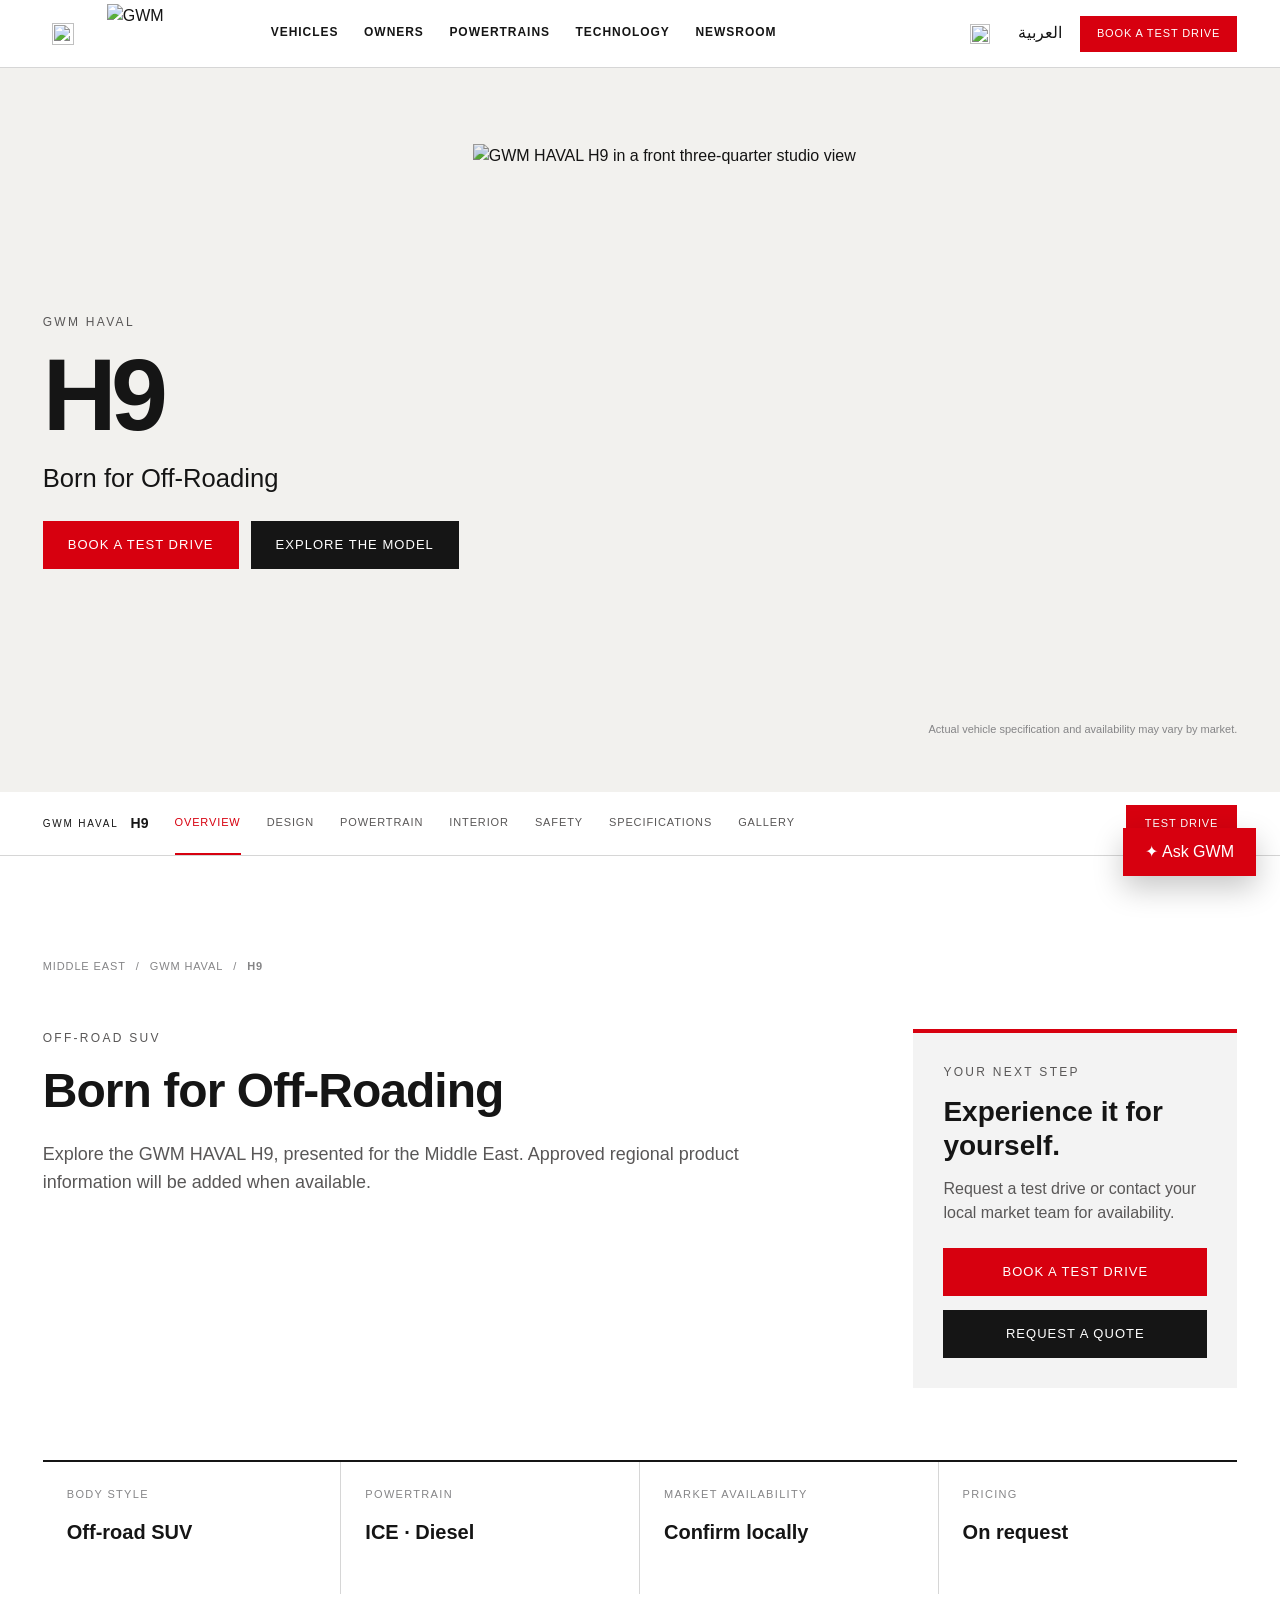
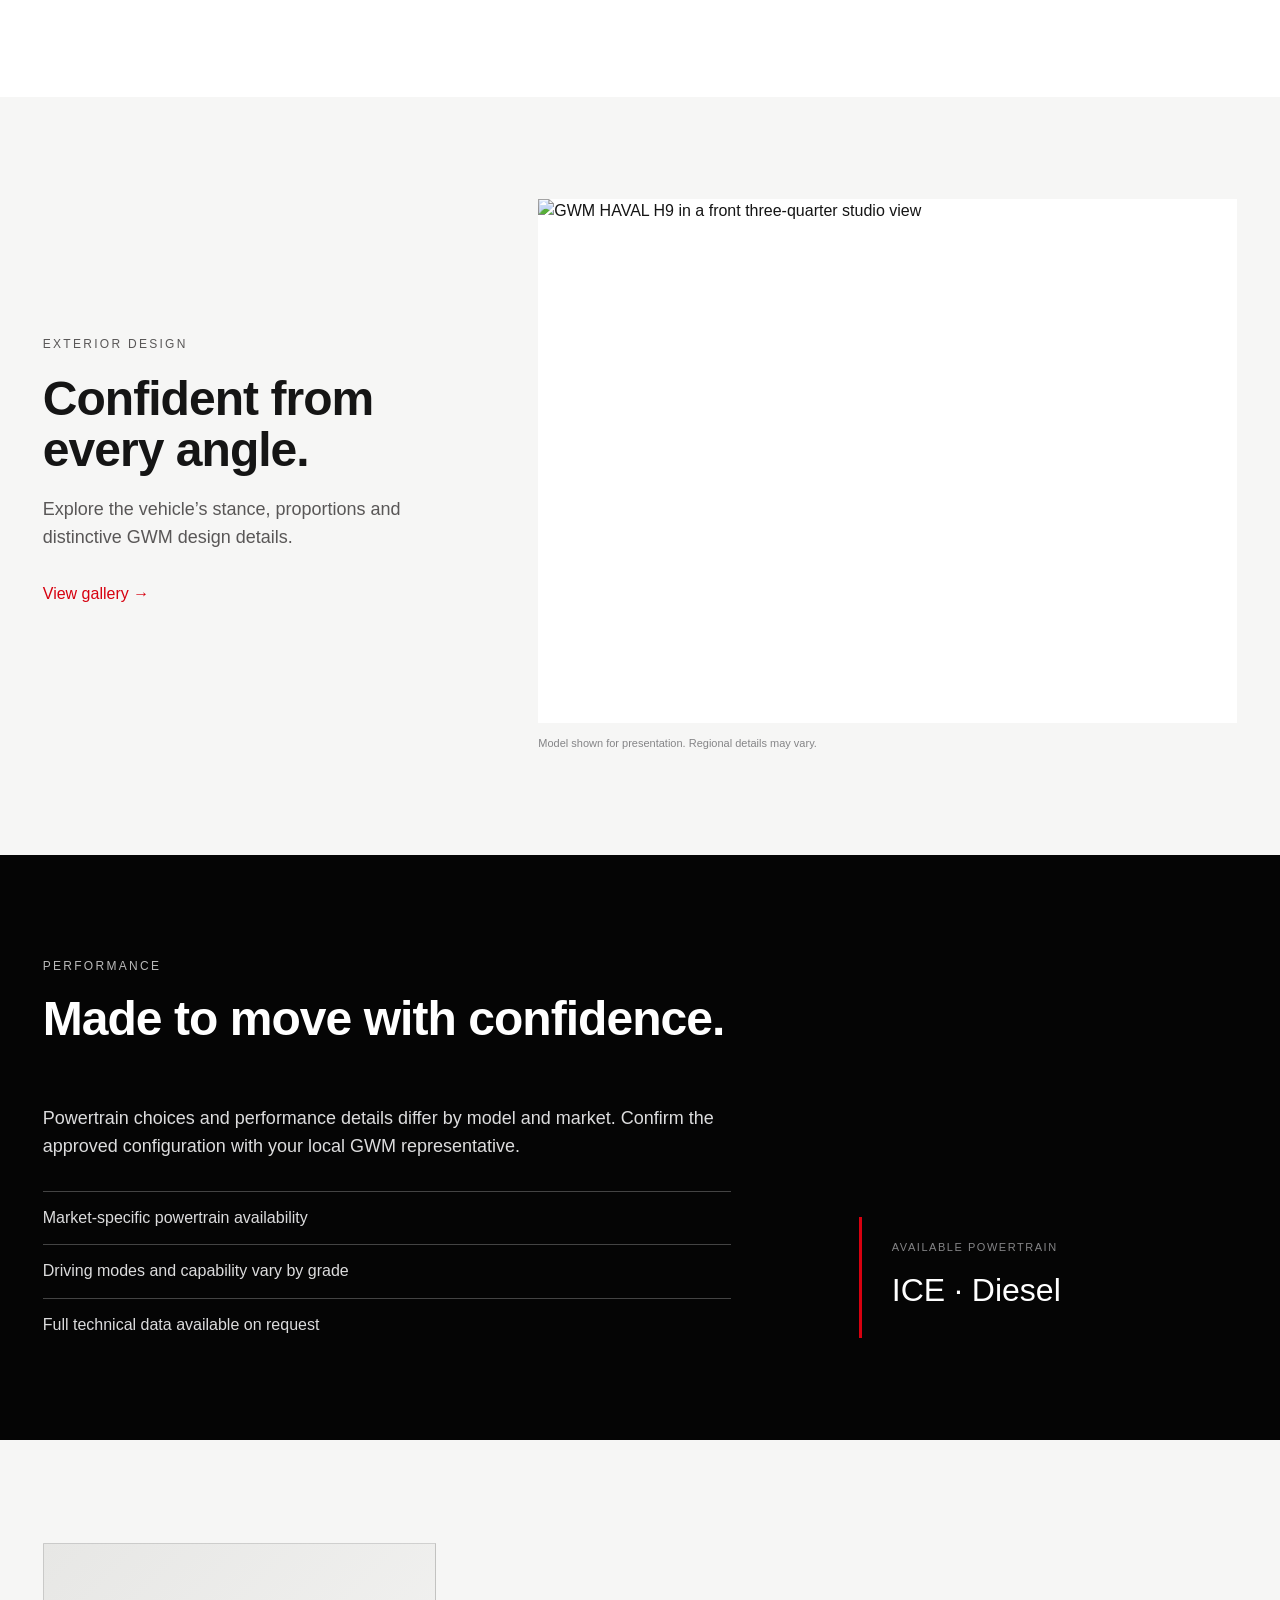
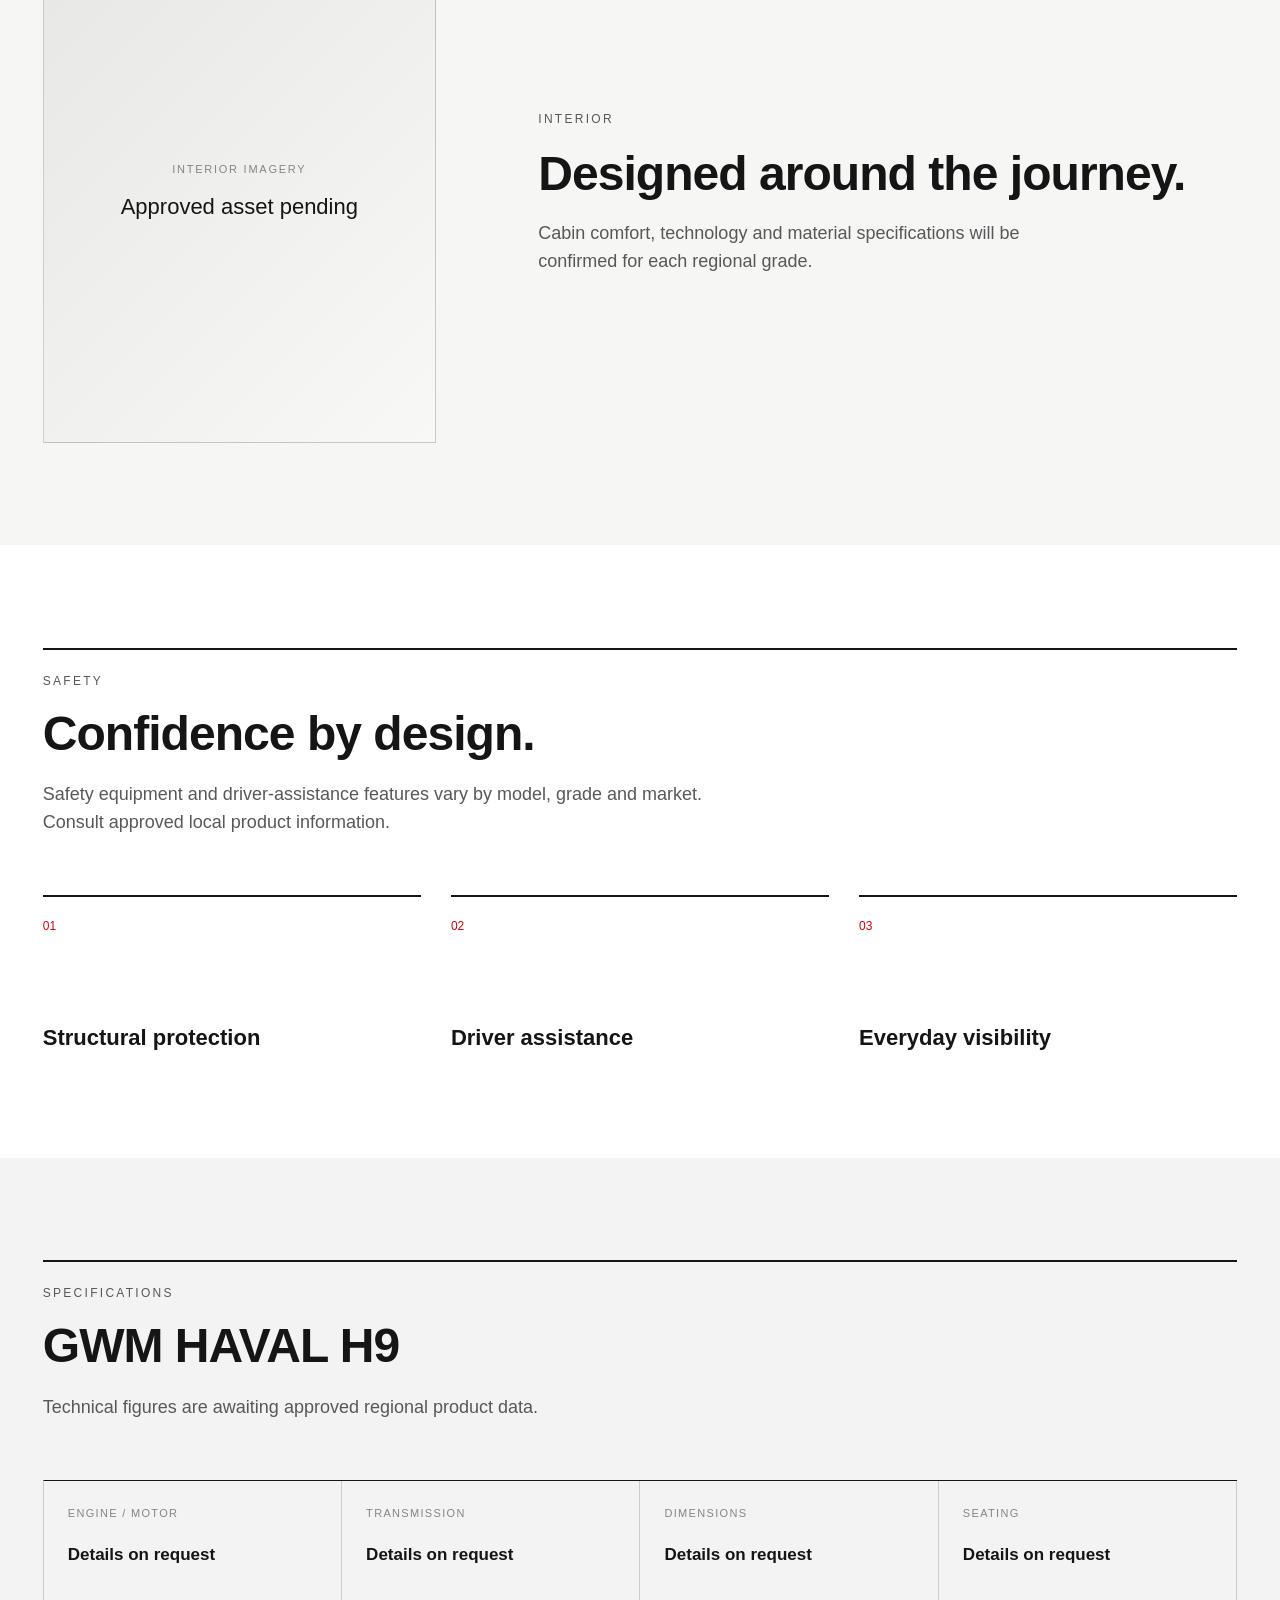
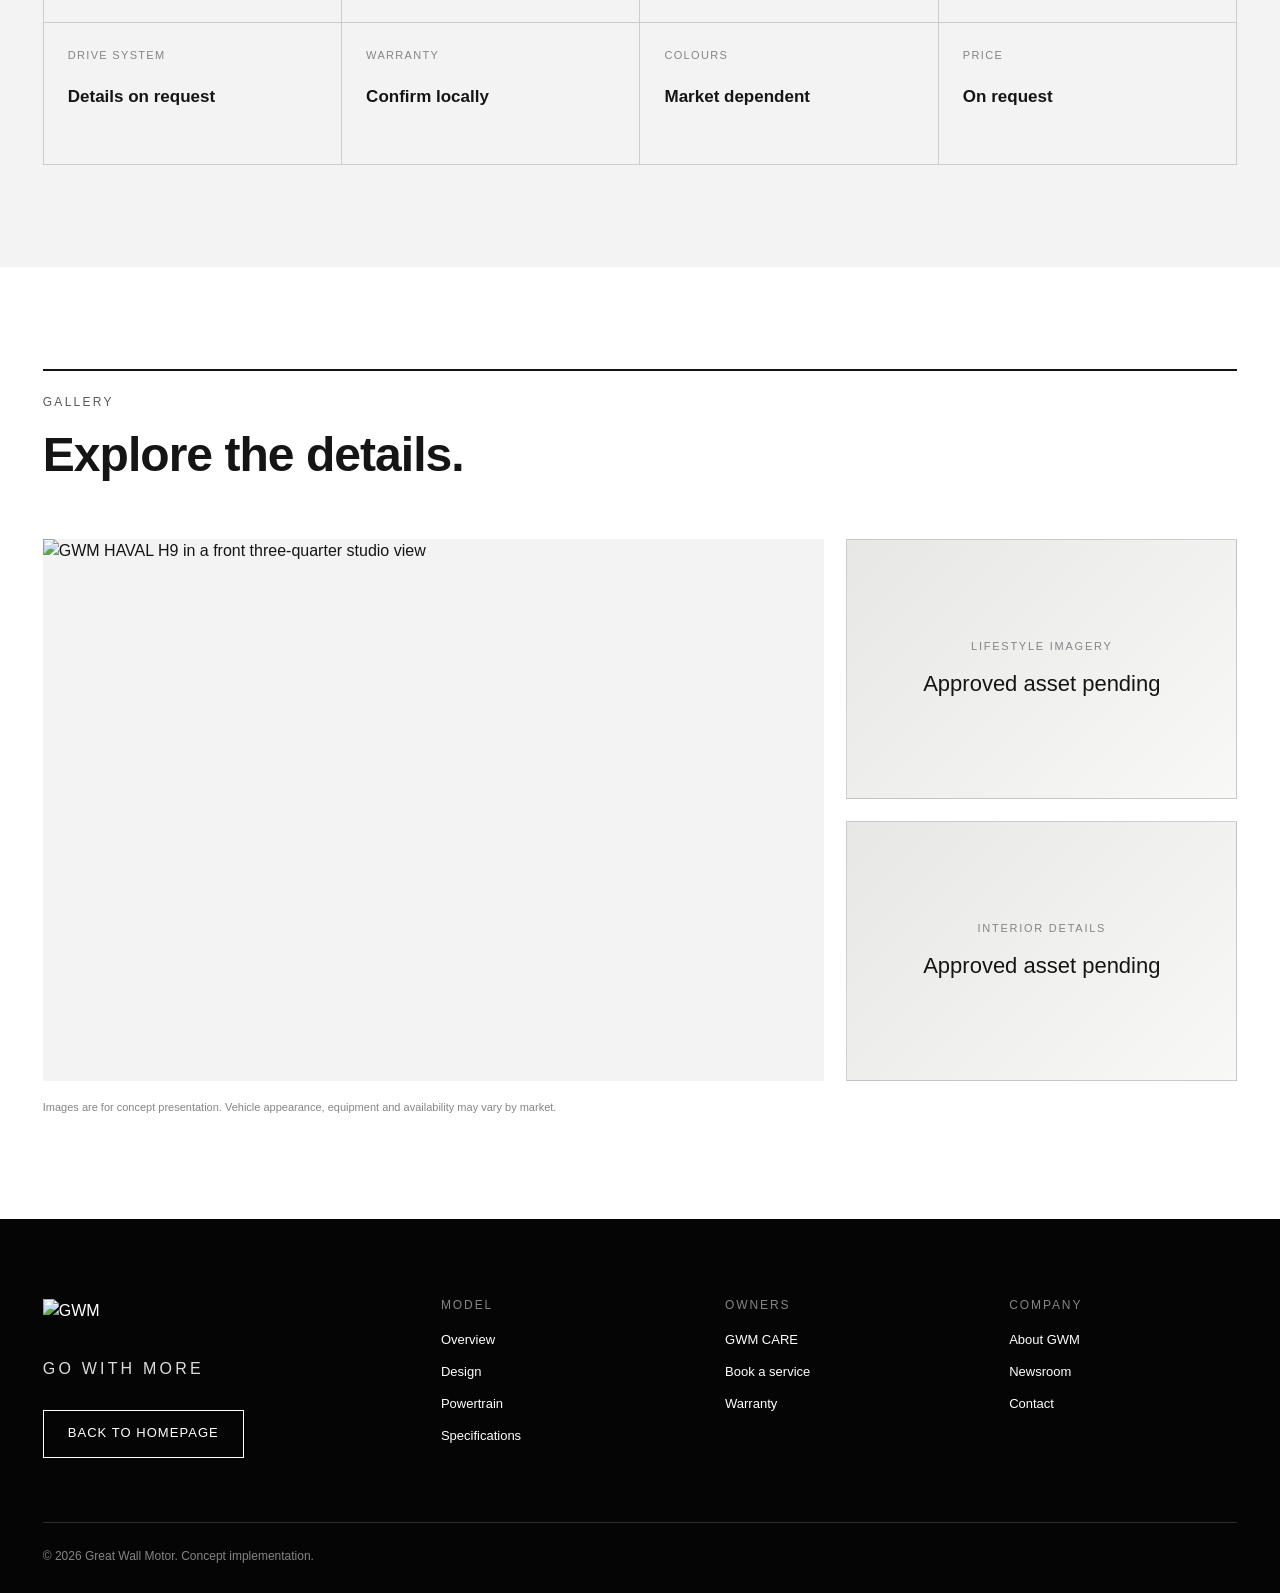
==== product.html @ 80695031 "Add files via upload" ====
<!doctype html>
<html lang="en">
<head>
  <meta charset="utf-8">
  <meta name="viewport" content="width=device-width, initial-scale=1">
  <meta name="description" content="Explore a GWM vehicle for the Middle East.">
  <title>GWM Model | Middle East</title>
  <link rel="stylesheet" href="css/styles.css?v=41">
  <link rel="stylesheet" href="css/product.css?v=1">
  <script src="js/product.js?v=1" defer></script>
</head>
<body class="product-page">
  <a class="skip-link" href="#main-content">Skip to content</a>

  <header class="site-header is-scrolled" data-header>
    <div class="site-header__inner">
      <button class="icon-button icon-button--dark" type="button" aria-label="Open menu" aria-expanded="false" aria-controls="site-menu" data-menu-open><img src="assets/icons/menu.svg" alt="" width="22" height="22"></button>
      <a class="site-logo" href="index.html" aria-label="GWM Middle East home"><img class="site-logo__dark" src="assets/brand/gwm-logo-standard.png" alt="GWM" width="140" height="60"><img class="site-logo__light" src="assets/brand/gwm-logo-white.png" alt="GWM" width="140" height="60"></a>
      <nav class="desktop-nav" aria-label="Primary"><a href="index.html#vehicles">Vehicles</a><a href="index.html#owners">Owners</a><a href="index.html#powertrains">Powertrains</a><a href="index.html#technology">Technology</a><a href="index.html#newsroom">Newsroom</a></nav>
      <div class="site-header__actions"><button class="market-button" type="button" aria-label="Choose market" data-placeholder-action="Market selection is not connected in this prototype."><img src="assets/icons/globe.svg" alt="" width="20" height="20"></button><button class="language-button" type="button" data-placeholder-action="Arabic content is pending approved translation.">العربية</button><button class="button button--header" type="button" data-test-drive>Book a test drive</button></div>
    </div>
  </header>

  <aside class="site-menu" id="site-menu" aria-hidden="true" data-menu>
    <button class="site-menu__backdrop" type="button" aria-label="Close menu" data-menu-close></button>
    <div class="site-menu__panel" role="dialog" aria-modal="true" aria-labelledby="menu-title"><div class="site-menu__top"><button class="icon-button icon-button--dark" type="button" aria-label="Close menu" data-menu-close><img src="assets/icons/close.svg" alt="" width="22" height="22"></button><img src="assets/brand/gwm-logo-standard.png" alt="GWM" width="140" height="60"></div><h2 class="visually-hidden" id="menu-title">Explore GWM Middle East</h2><div class="site-menu__grid"><section><p class="menu-heading">Vehicles</p><a href="index.html#vehicles">HAVAL</a><a href="index.html#vehicles">GWM TANK</a><a href="index.html#vehicles">Wingle</a><a href="index.html#vehicles">POER</a></section><section><p class="menu-heading">Explore</p><a href="#overview">Overview</a><a href="#design">Design</a><a href="#performance">Powertrain</a><a href="#specifications">Specifications</a></section><section><p class="menu-heading">Middle East</p><a href="index.html#regional-network">Regional network</a><a href="index.html#newsroom">Newsroom</a><a href="index.html#footer">About GWM</a></section></div></div>
  </aside>

  <main id="main-content">
    <section class="product-hero" aria-labelledby="product-title">
      <div class="product-hero__copy"><p class="eyebrow" data-model-family>GWM</p><h1 id="product-title" data-model-title>Model</h1><p data-model-slogan>Built for more.</p><div class="button-group"><button class="button" type="button" data-test-drive>Book a test drive</button><a class="button product-button--dark" href="#overview">Explore the model</a></div></div>
      <figure class="product-hero__visual"><img src="assets/images/catalog-haval-h9-studio.png" alt="" data-model-image><figcaption>Actual vehicle specification and availability may vary by market.</figcaption></figure>
    </section>

    <nav class="model-nav" aria-label="Model sections" data-model-nav><div class="model-nav__identity"><span data-model-family>GWM</span><strong data-model-short-name>Model</strong></div><div class="model-nav__links"><a class="is-active" href="#overview">Overview</a><a href="#design">Design</a><a href="#performance">Powertrain</a><a href="#interior">Interior</a><a href="#safety">Safety</a><a href="#specifications">Specifications</a><a href="#gallery">Gallery</a></div><button class="button" type="button" data-test-drive>Test drive</button></nav>

    <section class="product-section product-overview" id="overview" aria-labelledby="overview-title"><div class="container"><p class="product-breadcrumb"><a href="index.html">Middle East</a><span>/</span><a href="index.html#vehicles" data-model-family>GWM</a><span>/</span><strong data-model-short-name>Model</strong></p><div class="product-overview__grid"><div><p class="eyebrow" data-model-category>Vehicle</p><h2 id="overview-title" data-model-slogan>Built for more.</h2><p data-model-description>Explore this GWM vehicle. Approved regional product information will be added when available.</p></div><aside class="product-next"><p class="eyebrow">Your next step</p><h3>Experience it for yourself.</h3><p>Request a test drive or contact your local market team for availability.</p><button class="button" type="button" data-test-drive>Book a test drive</button><button class="button product-button--dark" type="button" data-placeholder-action="Quote requests are not connected in this prototype.">Request a quote</button></aside></div><dl class="product-facts"><div><dt>Body style</dt><dd data-model-body>Details pending</dd></div><div><dt>Powertrain</dt><dd data-model-powertrain>Details pending</dd></div><div><dt>Market availability</dt><dd>Confirm locally</dd></div><div><dt>Pricing</dt><dd>On request</dd></div></dl></div></section>

    <section class="product-section product-feature" id="design" aria-labelledby="design-title"><div class="container product-feature__grid"><div class="product-feature__copy"><p class="eyebrow">Exterior design</p><h2 id="design-title">Confident from every angle.</h2><p>Explore the vehicle’s stance, proportions and distinctive GWM design details.</p><a class="text-link" href="#gallery">View gallery →</a></div><figure class="product-feature__media"><img src="assets/images/catalog-haval-h9-studio.png" alt="" loading="lazy" data-model-image><figcaption>Model shown for presentation. Regional details may vary.</figcaption></figure></div></section>

    <section class="product-section product-performance" id="performance" aria-labelledby="performance-title"><div class="container"><p class="eyebrow eyebrow--inverse">Performance</p><h2 id="performance-title">Made to move with confidence.</h2><div class="product-performance__grid"><div><p>Powertrain choices and performance details differ by model and market. Confirm the approved configuration with your local GWM representative.</p><ul><li>Market-specific powertrain availability</li><li>Driving modes and capability vary by grade</li><li>Full technical data available on request</li></ul></div><div class="product-performance__type"><span>Available powertrain</span><strong data-model-powertrain>Details pending</strong></div></div></div></section>

    <section class="product-section product-feature product-feature--reverse" id="interior" aria-labelledby="interior-title"><div class="container product-feature__grid"><div class="product-feature__copy"><p class="eyebrow">Interior</p><h2 id="interior-title">Designed around the journey.</h2><p>Cabin comfort, technology and material specifications will be confirmed for each regional grade.</p></div><div class="product-placeholder"><span>Interior imagery</span><strong>Approved asset pending</strong></div></div></section>

    <section class="product-section product-safety" id="safety" aria-labelledby="safety-title"><div class="container"><div class="section-heading section-heading--rule"><p class="eyebrow">Safety</p><h2 id="safety-title">Confidence by design.</h2><p>Safety equipment and driver-assistance features vary by model, grade and market. Consult approved local product information.</p></div><ol class="product-safety__list"><li><span>01</span><strong>Structural protection</strong></li><li><span>02</span><strong>Driver assistance</strong></li><li><span>03</span><strong>Everyday visibility</strong></li></ol></div></section>

    <section class="product-section product-specifications" id="specifications" aria-labelledby="specifications-title"><div class="container"><div class="section-heading section-heading--rule"><p class="eyebrow">Specifications</p><h2 id="specifications-title"><span data-model-full-name>GWM Model</span></h2><p>Technical figures are awaiting approved regional product data.</p></div><dl class="product-specifications__grid"><div><dt>Engine / motor</dt><dd>Details on request</dd></div><div><dt>Transmission</dt><dd>Details on request</dd></div><div><dt>Dimensions</dt><dd>Details on request</dd></div><div><dt>Seating</dt><dd>Details on request</dd></div><div><dt>Drive system</dt><dd>Details on request</dd></div><div><dt>Warranty</dt><dd>Confirm locally</dd></div><div><dt>Colours</dt><dd>Market dependent</dd></div><div><dt>Price</dt><dd>On request</dd></div></dl></div></section>

    <section class="product-section product-gallery" id="gallery" aria-labelledby="gallery-title"><div class="container"><div class="section-heading section-heading--rule"><p class="eyebrow">Gallery</p><h2 id="gallery-title">Explore the details.</h2></div><div class="product-gallery__grid"><figure><img src="assets/images/catalog-haval-h9-studio.png" alt="" loading="lazy" data-model-image></figure><div class="product-placeholder"><span>Lifestyle imagery</span><strong>Approved asset pending</strong></div><div class="product-placeholder"><span>Interior details</span><strong>Approved asset pending</strong></div></div><p class="product-note">Images are for concept presentation. Vehicle appearance, equipment and availability may vary by market.</p></div></section>
  </main>

  <footer class="footer" id="footer"><div class="container footer__grid"><div class="footer__brand"><img src="assets/brand/gwm-logo-white.png" alt="GWM" width="136" height="60"><p>Go with more</p><a class="button button--outline" href="index.html">Back to homepage</a></div><nav aria-label="Model links"><h2>Model</h2><a href="#overview">Overview</a><a href="#design">Design</a><a href="#performance">Powertrain</a><a href="#specifications">Specifications</a></nav><nav aria-label="Owner links"><h2>Owners</h2><a href="index.html#owners">GWM CARE</a><a href="index.html#owners">Book a service</a><a href="index.html#owners">Warranty</a></nav><nav aria-label="Company links"><h2>Company</h2><a href="index.html#regional-network">About GWM</a><a href="index.html#newsroom">Newsroom</a><a href="index.html#footer">Contact</a></nav></div><div class="container footer__bottom"><p>© 2026 Great Wall Motor. Concept implementation.</p></div></footer>

  <button class="ask-gwm" type="button" data-placeholder-action="Ask GWM is a concept feature and is not connected to a live service.">✦ Ask GWM</button>
  <div class="toast" role="status" aria-live="polite" hidden data-toast></div>
  <dialog class="test-drive-dialog" id="test-drive-dialog" aria-labelledby="test-drive-title" data-test-drive-dialog><form method="dialog"><div class="dialog-top"><div><p class="eyebrow">Next step</p><h2 id="test-drive-title">Book a test drive</h2></div><button class="icon-button icon-button--dark" type="submit" value="cancel" aria-label="Close"><img src="assets/icons/close.svg" alt="" width="20" height="20"></button></div><p>This concept form is not connected to a booking service. Your details will not be submitted.</p><label>Full name<input type="text" autocomplete="name" placeholder="Your name"></label><label>Email<input type="email" autocomplete="email" placeholder="name@example.com"></label><label>Preferred model<input type="text" readonly data-dialog-model></label><button class="button" value="cancel" type="submit">Close prototype form</button></form></dialog>
</body>
</html>
---- css/styles.css ----
:root{--red:#d7000f;--red-dark:#b7000d;--black:#050505;--ink:#151515;--grey-700:#595757;--grey-500:#858587;--grey-300:#dcdcdd;--grey-100:#f3f3f3;--white:#fff;--border:rgba(0,0,0,.16);--container:1680px;--gutter:clamp(20px,3.34vw,64px);--section-space:clamp(72px,8vw,128px);--header-height:88px;--focus:#0b66ff;--ease:cubic-bezier(.2,0,.2,1);--font:Arial,"Helvetica Neue",sans-serif}
*,*::before,*::after{box-sizing:border-box}
html{scroll-behavior:smooth;scroll-padding-top:72px}
body{margin:0;color:var(--ink);background:var(--white);font:400 16px/1.55 var(--font);overflow-x:hidden;-webkit-font-smoothing:antialiased}
body.menu-open{overflow:hidden}
img{display:block;max-width:100%}
button,input,select{font:inherit}
button,a{touch-action:manipulation}
a{color:inherit;text-decoration:none}
h1,h2,h3,p{margin:0}
h1,h2{font-weight:300;line-height:1.08;letter-spacing:-.02em;text-wrap:balance}
h1{font-size:clamp(40px,4.5vw,76px)}
h2{font-size:48px;font-weight:600}
h3{font-size:24px;line-height:1.2}
:focus-visible{outline:3px solid var(--focus);outline-offset:4px}
.visually-hidden{position:absolute;width:1px;height:1px;padding:0;margin:-1px;overflow:hidden;clip:rect(0,0,0,0);white-space:nowrap;border:0}
.skip-link{position:fixed;top:12px;left:12px;z-index:200;transform:translateY(-160%);background:var(--white);color:var(--black);padding:12px 18px}.skip-link:focus{transform:none}
.container{width:min(100% - (var(--gutter)*2),var(--container));margin-inline:auto}.container--wide-text{max-width:1120px;margin-inline:var(--gutter)}
.section{padding-block:var(--section-space)}
.section--dark{color:var(--white);background:var(--black)}
.section--soft{background:var(--grey-100)}
.eyebrow{color:var(--grey-700);font-size:12px;letter-spacing:.19em;line-height:1.5;text-transform:uppercase}.eyebrow--inverse{color:rgba(255,255,255,.72)}
.section-heading{max-width:900px}.section-heading h2{margin-top:18px}.section-heading>p:last-child{max-width:680px;margin-top:22px;color:var(--grey-700);font-size:18px;font-weight:300}.section-heading--inverse>p:last-child{color:var(--grey-300)}.section-heading--rule{max-width:none;border-top:2px solid var(--ink);padding-top:22px}
.section-copy{max-width:560px;color:var(--grey-300);font-size:18px;font-weight:300}
.button-group{display:flex;align-items:center;flex-wrap:wrap;gap:12px}
.button{display:inline-flex;min-height:48px;align-items:center;justify-content:center;border:1px solid var(--red);border-radius:0;background:var(--red);color:var(--white);padding:0 24px;font-size:13px;letter-spacing:.08em;text-transform:uppercase;cursor:pointer;transition:background .18s var(--ease),border-color .18s var(--ease),color .18s var(--ease)}.button:hover{background:var(--red-dark);border-color:var(--red-dark)}.button--outline{border-color:var(--white);background:transparent}.button--outline:hover{background:var(--white);border-color:var(--white);color:var(--black)}.text-link{border:0;background:transparent;color:var(--red);padding:10px 0;cursor:pointer}.text-link--inverse{color:var(--white)}
.icon-button{display:grid;width:40px;height:40px;place-items:center;border:1px solid transparent;background:transparent;color:var(--white);cursor:pointer}.icon-button img{filter:brightness(0) invert(1)}.icon-button--dark img{filter:none}
.site-header{position:fixed;inset:0 0 auto;z-index:80;height:var(--header-height);color:var(--white);border-bottom:1px solid transparent;transition:height .25s var(--ease),background .25s var(--ease),border-color .25s var(--ease),color .25s var(--ease)}
.site-header.is-scrolled{height:68px;background:rgba(255,255,255,.96);color:var(--ink);border-color:var(--border);backdrop-filter:blur(14px)}
.site-header__inner{display:flex;height:100%;align-items:center;gap:24px;padding-inline:var(--gutter)}.site-logo{display:block;width:140px}.site-logo img{width:auto;height:60px;object-fit:contain}.site-logo__dark{display:none}.site-header.is-scrolled .site-logo__light{display:none}.site-header.is-scrolled .site-logo__dark{display:block}.desktop-nav{display:flex;flex:1;gap:clamp(18px,2vw,36px);align-items:center}.desktop-nav a{border-bottom:2px solid transparent;padding:10px 0;font-size:12px;font-weight:600;letter-spacing:.08em;text-transform:uppercase}.desktop-nav a:hover{border-color:var(--red)}.site-header__actions{display:flex;align-items:center;gap:10px}.language-button{height:36px;border:0;background:transparent;color:inherit;padding:0 8px;cursor:pointer}.market-button{display:grid;width:40px;height:40px;place-items:center;border:0;background:transparent;color:inherit;padding:0;cursor:pointer}.market-button img,.header-search img{filter:brightness(0) invert(1)}.site-header.is-scrolled .market-button img,.site-header.is-scrolled .header-search img,.site-header.is-scrolled>.icon-button img,.site-header.is-scrolled .site-header__inner>.icon-button img{filter:none}.button--header{min-height:36px;border-color:var(--white);background:transparent;padding-inline:16px;font-size:11px}.site-header.is-scrolled .button--header{border-color:var(--red);background:var(--red)}
.site-menu{position:fixed;inset:0;z-index:120;visibility:hidden;opacity:0;transition:opacity .25s var(--ease),visibility .25s}.site-menu.is-open{visibility:visible;opacity:1}.site-menu__backdrop{position:absolute;inset:0;background:rgba(0,0,0,.48)}.site-menu__panel{position:relative;background:var(--white);color:var(--ink);border-bottom:4px solid var(--red);padding:0 var(--gutter) 64px;transform:translateY(-24px);transition:transform .35s var(--ease)}.site-menu.is-open .site-menu__panel{transform:none}.site-menu__top{display:flex;height:var(--header-height);align-items:center;justify-content:flex-start;gap:24px;border-bottom:1px solid var(--border)}.site-menu__top>img{width:auto;height:60px;object-fit:contain}.site-menu__grid{display:grid;grid-template-columns:repeat(3,1fr);gap:64px;margin-top:38px}.site-menu__grid section{display:grid;align-content:start;gap:13px}.site-menu__grid a{font-size:20px;font-weight:300}.site-menu__grid a:hover{color:var(--red)}.menu-heading{margin-bottom:8px;color:var(--grey-500);font-size:11px;letter-spacing:.18em;text-transform:uppercase}
.hero{position:relative;height:max(780px,100svh);min-height:640px;background:var(--black);color:var(--white)}.hero__slides{position:relative;height:100%;overflow:hidden}.hero-slide{position:absolute;inset:0;height:100%;overflow:hidden;visibility:hidden;opacity:0;pointer-events:none;transition:opacity .9s var(--ease),visibility 0s linear .9s}.hero-slide.is-active{z-index:1;visibility:visible;opacity:1;pointer-events:auto;transition:opacity .9s var(--ease),visibility 0s}.hero-slide>img,.hero-slide>video{width:100%;height:100%;object-fit:cover;transform:scale(1.025);transition:transform 6.5s linear}.hero-slide.is-active>img,.hero-slide.is-active>video{transform:scale(1)}.hero-slide__scrim{position:absolute;inset:0;background:linear-gradient(90deg,rgba(0,0,0,.66) 0%,rgba(0,0,0,.18) 55%,rgba(0,0,0,.12)),linear-gradient(0deg,rgba(0,0,0,.75),transparent 45%)}.hero-slide__content{position:absolute;z-index:2;top:clamp(150px,20vh,220px);left:var(--gutter);display:grid;max-width:660px;gap:24px;opacity:0;transform:translateY(16px);transition:opacity .55s var(--ease) .28s,transform .55s var(--ease) .28s}.hero-slide.is-active .hero-slide__content{opacity:1;transform:none}.hero-slide__copy{max-width:590px;color:rgba(255,255,255,.88);font-size:clamp(18px,1.7vw,27px);font-weight:300;line-height:1.45}.hero-slide__identity{position:absolute;z-index:2;bottom:var(--gutter);left:var(--gutter);display:grid;gap:10px;text-transform:uppercase;opacity:0;transform:translateY(10px);transition:opacity .5s var(--ease) .38s,transform .5s var(--ease) .38s}.hero-slide.is-active .hero-slide__identity{opacity:1;transform:none}.hero-slide__identity span{font-size:12px;letter-spacing:.28em}.hero-slide__identity strong{font-size:clamp(22px,2vw,36px);font-weight:300;letter-spacing:.18em}.hero__controls{position:absolute;z-index:3;right:var(--gutter);top:50%;display:grid;gap:10px;transform:translateY(-50%)}.hero__controls button{width:3px;height:24px;border:0;background:rgba(255,255,255,.5);padding:0;cursor:pointer;transition:height .35s var(--ease),background .35s var(--ease)}.hero__controls button.is-active{height:50px;background:var(--red)}
.vehicle-showcase{position:relative;height:clamp(620px,82vh,950px);overflow:hidden;color:var(--white)}.vehicle-showcase>img{width:100%;height:100%;object-fit:cover}.vehicle-showcase__scrim{position:absolute;inset:0;background:linear-gradient(0deg,rgba(0,0,0,.76),transparent 55%)}.vehicle-showcase__content{position:absolute;left:var(--gutter);bottom:var(--gutter);z-index:2;display:grid;gap:18px}.vehicle-showcase h2{font-size:clamp(38px,4vw,64px);letter-spacing:.06em;text-transform:uppercase}.vehicle-showcase--jolion>img{object-position:center 62%}
.tank-feature__grid{display:grid;grid-template-columns:.8fr 1.2fr;gap:clamp(44px,7vw,120px);align-items:center}.tank-feature__content{display:grid;gap:22px}.brand-wordmark{font-size:15px;font-weight:700;letter-spacing:.32em}.tank-feature h2{font-size:clamp(90px,10vw,150px);line-height:.8}.tank-feature__tagline{color:var(--grey-300);font-size:18px;font-weight:300;letter-spacing:.22em;text-transform:uppercase}.media-frame img{width:100%;aspect-ratio:4/3;object-fit:cover}.media-frame figcaption{margin-top:12px;color:var(--grey-500);font-size:12px}
.showcase-stack{position:relative;background:#071018}.showcase-stack__panel{position:sticky;top:0;isolation:isolate;min-height:100vh;min-height:100svh;overflow:hidden;color:var(--white);box-shadow:0 -22px 60px rgba(0,0,0,.22)}.showcase-stack__panel:nth-child(1){z-index:1}.showcase-stack__panel:nth-child(2){z-index:2}.showcase-stack__panel:nth-child(3){z-index:3}.showcase-stack__panel>img{position:absolute;inset:0;width:100%;height:100%;object-fit:cover;object-position:center}.showcase-stack__scrim{position:absolute;z-index:1;inset:0;background:linear-gradient(90deg,rgba(4,12,18,.82) 0,rgba(4,12,18,.42) 32%,transparent 66%),linear-gradient(0deg,rgba(0,0,0,.42),transparent 45%)}.showcase-stack__content{position:absolute;z-index:2;top:clamp(132px,18vh,190px);left:var(--gutter);display:grid;gap:18px;width:min(580px,calc(100% - (2 * var(--gutter))))}.showcase-stack__content h2{max-width:12ch;font-size:clamp(40px,4vw,64px);line-height:1.02;letter-spacing:-.02em}.showcase-stack__content>p:not(.eyebrow){max-width:54ch;color:rgba(255,255,255,.84);font-size:18px;line-height:1.6}.showcase-stack__panel::after{content:"";position:absolute;z-index:3;left:var(--gutter);right:var(--gutter);bottom:18px;height:1px;background:rgba(255,255,255,.28)}
.powertrain-grid{display:grid;grid-template-columns:repeat(4,1fr);gap:24px;margin-top:56px}.powertrain-grid button{display:grid;min-height:230px;align-content:start;gap:16px;border:1px solid var(--border);border-radius:0;background:var(--grey-100);color:var(--ink);padding:28px;text-align:left;cursor:pointer;transition:background .2s var(--ease),color .2s var(--ease),transform .2s var(--ease)}.powertrain-grid button:hover,.powertrain-grid button.is-active{background:var(--black);color:var(--white);transform:translateY(-4px)}.powertrain-grid span{color:var(--grey-500);font-size:12px;letter-spacing:.2em}.powertrain-grid strong{font-size:25px;font-weight:300}.powertrain-grid small{margin-top:auto;color:var(--red);font-size:12px;letter-spacing:.1em;text-transform:uppercase}
.powertrains{background:#faf9f7}.powertrains__heading{max-width:none}.powertrains__heading>p:last-child{max-width:840px}.powertrain-tabs{display:grid;grid-template-columns:repeat(3,1fr);margin-top:36px;border:1px solid var(--border);border-radius:22px;padding:3px;background:var(--white)}.powertrain-tabs button{display:flex;min-height:56px;align-items:center;justify-content:center;gap:16px;border:0;border-right:1px solid var(--border);border-radius:18px;background:transparent;color:var(--ink);padding:10px 18px;cursor:pointer;transition:background .25s var(--ease),color .25s var(--ease)}.powertrain-tabs button:last-child{border-right:0}.powertrain-tabs button[aria-selected=true]{background:var(--black);color:var(--white);border-right-color:transparent}.powertrain-tabs strong{font-size:15px}.powertrain-tabs span{color:var(--grey-700);font-size:15px;font-weight:300}.powertrain-tabs button[aria-selected=true] span{color:rgba(255,255,255,.82)}.powertrain-stage{position:relative;margin-top:28px}.powertrain-panel{display:grid;grid-template-columns:1.12fr .88fr;min-height:560px;overflow:hidden;border:1px solid var(--border);border-radius:18px;background:var(--white);box-shadow:0 18px 48px rgba(0,0,0,.07)}.powertrain-panel[hidden]{display:none}.powertrain-panel__media{position:relative;margin:0;overflow:hidden;background:var(--grey-100)}.powertrain-panel__media img{width:100%;height:100%;min-height:560px;object-fit:cover}.powertrain-panel__media::after{position:absolute;inset:55% 0 0;background:linear-gradient(transparent,rgba(0,0,0,.55));content:""}.powertrain-panel__media figcaption{position:absolute;z-index:2;right:36px;bottom:30px;left:36px;display:grid;grid-template-columns:auto 1fr;align-items:center;gap:20px;color:var(--white);font-size:15px}.powertrain-panel__media figcaption i{height:2px;background:linear-gradient(90deg,var(--red) 0 33%,rgba(255,255,255,.85) 33%)}.powertrain-panel__content{display:flex;flex-direction:column;justify-content:center;padding:clamp(36px,4.2vw,72px)}.powertrain-panel__label{color:var(--red)}.powertrain-panel__content h3{max-width:650px;margin-top:18px;font-size:clamp(36px,3.4vw,56px);font-weight:300;line-height:1.05;letter-spacing:-.03em}.powertrain-panel__content>p:not(.eyebrow){max-width:600px;margin-top:22px;color:var(--grey-700);font-size:17px;font-weight:300}.powertrain-panel__content ul{display:grid;grid-template-columns:repeat(3,1fr);gap:0;margin:30px 0;padding:0;list-style:none}.powertrain-panel__content li{display:flex;min-height:58px;align-items:center;border-right:1px solid var(--border);padding:8px 18px;color:var(--grey-700);font-size:13px}.powertrain-panel__content li:first-child{padding-left:0}.powertrain-panel__content li:last-child{border-right:0}.powertrain-panel__cta{display:flex;width:min(100%,380px);min-height:58px;align-items:center;justify-content:space-between;background:var(--black);color:var(--white);padding:0 24px;font-size:14px;font-weight:600}.powertrain-panel__cta:hover{background:var(--red)}.powertrain-panel__compare{width:max-content;margin-top:18px;border:0;border-bottom:2px solid var(--red);background:transparent;padding:8px 2px;color:var(--ink);font-weight:600;cursor:pointer}.powertrain-panel__compare span{margin-left:28px;color:var(--red)}.powertrain-stage__arrow{position:absolute;z-index:5;top:50%;min-width:64px;min-height:52px;border:1px solid var(--border);border-radius:26px;background:var(--white);box-shadow:0 8px 24px rgba(0,0,0,.1);color:var(--ink);font-size:11px;text-transform:uppercase;cursor:pointer;transform:translateY(-50%)}.powertrain-stage__arrow:hover{background:var(--black);color:var(--white)}.powertrain-stage__arrow--previous{left:-30px}.powertrain-stage__arrow--next{right:-30px}.powertrains__hint{margin-top:28px;color:var(--grey-700);font-size:14px;text-align:center}.powertrains__hint::before{content:"i";display:inline-grid;width:20px;height:20px;place-items:center;margin-right:10px;border:1px solid currentColor;border-radius:50%;font-size:12px;font-style:normal}
.brand-tabs{display:flex;gap:0;margin-top:44px;border-bottom:1px solid var(--border);overflow-x:auto}.brand-tabs button{min-width:148px;border:0;border-bottom:3px solid transparent;background:transparent;padding:16px 24px;font-size:12px;cursor:pointer;letter-spacing:.16em;white-space:nowrap}.brand-tabs button[aria-selected=true]{border-color:var(--red);color:var(--red)}.vehicle-grid{display:grid;grid-template-columns:repeat(4,1fr);gap:28px;margin-top:48px}.vehicle-card{display:flex;min-width:0;flex-direction:column;border-top:2px solid var(--ink);background:var(--grey-100);overflow:hidden}.vehicle-card[hidden]{display:none}.vehicle-card>img{width:100%;aspect-ratio:4/3;background:var(--white);object-fit:contain;object-position:center;padding:14px;transition:transform .7s var(--ease),filter .3s var(--ease)}.vehicle-card:hover>img{transform:scale(1.025)}.vehicle-card>div{display:grid;min-height:196px;flex:1;grid-template-rows:auto auto 1fr auto;gap:8px;padding:22px}.vehicle-card p{color:var(--grey-500);font-size:11px;letter-spacing:.2em}.vehicle-card h3{font-weight:600}.vehicle-card span{color:var(--grey-700);font-size:13px}.vehicle-card a,.vehicle-card__pending{align-self:end;color:var(--red);font-size:12px;letter-spacing:.08em;text-transform:uppercase}.vehicle-card__pending{min-height:0;color:var(--grey-500)}.vehicle-card--placeholder>img{filter:saturate(.15);opacity:.72}
.model-selector{position:relative;height:clamp(450px,42vw,650px);margin:60px calc(50% - 50vw) 0;overflow:hidden;background:#f4f4f4}.model-selector__heading{position:absolute;z-index:3;top:34px;left:50%;min-width:230px;transform:translateX(-50%);text-align:center}.model-selector__heading h3{font-size:clamp(28px,2.4vw,42px);font-weight:600;line-height:1.05}.model-selector__heading p{margin-top:8px;font-size:12px;font-weight:600;letter-spacing:.08em;text-transform:uppercase}.model-selector__stage{position:absolute;inset:95px 0 22px}.model-selector__vehicle{position:absolute;top:50%;left:50%;width:min(52vw,760px);margin:0;opacity:.62;transform:translate(-50%,-50%) scale(.72);transition:transform .7s var(--ease),opacity .45s var(--ease);pointer-events:none}.model-selector__vehicle img{width:100%;aspect-ratio:1;object-fit:contain}.model-selector__vehicle figcaption{position:absolute;top:5%;color:var(--grey-500);font-size:18px;white-space:nowrap}.model-selector__vehicle.is-previous{transform:translate(-119%,-48%) scale(.58)}.model-selector__vehicle.is-previous img{transform:scaleX(-1)}.model-selector__vehicle.is-previous figcaption{right:4%;transform:scaleX(1)}.model-selector__vehicle.is-active{z-index:2;opacity:1;transform:translate(-50%,-48%) scale(.9)}.model-selector__vehicle.is-active figcaption{display:none}.model-selector__vehicle.is-next{transform:translate(19%,-48%) scale(.58)}.model-selector__vehicle.is-next figcaption{left:4%}.model-selector__arrow{position:absolute;z-index:4;top:24px;display:grid;width:48px;height:48px;place-items:center;border:0;background:#1b2024;color:var(--white);font-size:28px;line-height:1;cursor:pointer;transition:background .2s var(--ease)}.model-selector__arrow:hover{background:var(--red)}.model-selector__arrow--previous{left:24px}.model-selector__arrow--next{right:24px}.model-selector__note{position:absolute;right:24px;bottom:18px;z-index:4;color:var(--grey-500);font-size:11px}.model-selector+.brand-tabs{margin-top:64px}
.pillar-grid{display:grid;grid-template-columns:repeat(3,1fr);gap:32px;margin:56px 0 0;padding:0;list-style:none}.pillar-grid li{border-top:2px solid var(--ink);padding-top:20px}.pillar-grid span{color:var(--grey-500);font-size:12px}.pillar-grid h3{margin:14px 0;font-weight:600}.pillar-grid p{color:var(--grey-700);font-weight:300}
.technology-grid{display:grid;grid-template-columns:repeat(3,1fr);gap:32px;margin-top:64px}.technology-grid article{border-top:1px solid rgba(255,255,255,.28);padding-top:24px}.technology-grid strong{font-size:44px;font-weight:300}.technology-grid h3{margin:18px 0}.technology-grid p{color:var(--grey-300);font-weight:300}
.network{position:relative;overflow:hidden;background:#f2f1ee}.network::before{position:absolute;top:0;right:0;width:34%;height:5px;background:var(--red);content:""}.network__inner{display:grid;gap:clamp(58px,7vw,108px)}.network__intro{display:grid;grid-template-columns:minmax(0,1.25fr) minmax(360px,.75fr);gap:clamp(50px,8vw,140px);align-items:end;border-top:2px solid var(--ink);padding-top:26px}.network__heading h2{max-width:760px;margin-top:18px;font-size:clamp(48px,5.2vw,82px);line-height:.98;letter-spacing:-.045em}.network__summary{display:grid;grid-template-columns:auto 1fr;align-items:end;border-left:1px solid var(--border);padding-left:clamp(28px,4vw,64px)}.network__summary strong{color:var(--red);font-size:clamp(92px,9vw,154px);font-weight:300;line-height:.74;letter-spacing:-.08em}.network__summary span{padding-left:22px;font-size:13px;font-weight:600;letter-spacing:.13em;line-height:1.45;text-transform:uppercase}.network__summary p{grid-column:1/-1;max-width:520px;margin-top:34px;color:var(--grey-700);font-size:17px;font-weight:300}.network__directory{display:grid;grid-template-columns:minmax(240px,.34fr) minmax(0,1fr);border-top:1px solid var(--ink);border-bottom:1px solid var(--ink)}.network__directory-heading{padding:28px clamp(28px,3vw,48px) 28px 0}.network__directory-heading p{font-size:17px;font-weight:600}.network__directory-heading span{display:block;max-width:260px;margin-top:14px;color:var(--grey-700);font-size:13px;font-weight:300}.market-list{display:grid;grid-template-columns:repeat(5,minmax(0,1fr));margin:0;padding:0;border-left:1px solid var(--border);list-style:none}.market-list li{min-width:0;border-right:1px solid var(--border);border-bottom:1px solid var(--border)}.market-list li:nth-child(5n){border-right:0}.market-list li:nth-child(n+6){border-bottom:0}.market-list button{position:relative;display:grid;width:100%;height:100%;min-height:142px;grid-template-columns:32px minmax(0,1fr);grid-template-rows:auto 1fr;align-items:start;gap:26px 16px;border:0;background:transparent;color:var(--ink);padding:24px;text-align:left;cursor:pointer;transition:background .25s var(--ease),color .25s var(--ease)}.market-list button::before{position:absolute;top:0;right:100%;left:0;height:3px;background:var(--red);content:"";transition:right .35s var(--ease)}.market-list button:hover,.market-list button:focus-visible{background:var(--white)}.market-list button:hover::before,.market-list button:focus-visible::before{right:0}.market-list span{grid-column:1;grid-row:1;color:var(--red);font-size:11px;letter-spacing:.18em;line-height:1.45}.market-list strong{grid-column:2;grid-row:1;align-self:start;font-size:14px;font-weight:600;line-height:1.3}.market-list button>img{width:20px;height:20px;align-self:end;grid-column:1;grid-row:2;transition:filter .2s var(--ease),transform .2s var(--ease)}.market-list button:hover>img,.market-list button:focus-visible>img{filter:invert(14%) sepia(99%) saturate(5834%) hue-rotate(349deg) brightness(83%) contrast(110%);transform:translate(2px,-2px)}
.news-grid{display:grid;grid-template-columns:repeat(3,1fr);gap:32px;margin-top:42px}.news-grid img{width:100%;aspect-ratio:3/2;object-fit:cover}.news-grid article>p{margin-top:16px;color:var(--red);font-size:11px;letter-spacing:.16em;text-transform:uppercase}.news-grid h3{margin:10px 0 16px;font-size:20px;font-weight:300}.news-grid span{color:var(--grey-500);font-size:12px}
.footer{background:var(--black);color:var(--white);padding:80px 0 28px}.footer__grid{display:grid;grid-template-columns:1.5fr repeat(3,1fr);gap:56px}.footer__brand img{width:auto;height:40px}.footer__brand p{margin:18px 0 28px;color:var(--grey-300);letter-spacing:.2em;text-transform:uppercase}.footer__brand button{border:1px solid rgba(255,255,255,.25);background:transparent;color:var(--white);padding:12px 16px;cursor:pointer}.footer nav{display:grid;align-content:start;gap:12px}.footer nav h2{margin-bottom:6px;color:var(--grey-500);font-size:12px;font-weight:400;letter-spacing:.16em;text-transform:uppercase}.footer nav a{font-size:13px}.footer nav a:hover{color:var(--red)}.footer__bottom{display:flex;align-items:center;justify-content:space-between;margin-top:64px;border-top:1px solid rgba(255,255,255,.16);padding-top:24px;color:var(--grey-500);font-size:12px}.social-links{display:flex;gap:18px}.social-links img{filter:brightness(0) invert(1);opacity:.75}
.ask-gwm{position:fixed;right:24px;bottom:24px;z-index:70;min-height:48px;border:0;background:var(--red);color:var(--white);padding:0 22px;box-shadow:0 12px 30px rgba(0,0,0,.22);cursor:pointer}.toast{position:fixed;right:24px;bottom:88px;z-index:160;max-width:min(380px,calc(100vw - 48px));background:var(--white);color:var(--ink);border-left:4px solid var(--red);box-shadow:0 10px 40px rgba(0,0,0,.2);padding:16px 20px}.test-drive-dialog{width:min(620px,calc(100% - 32px));border:0;border-top:4px solid var(--red);padding:0;box-shadow:0 20px 70px rgba(0,0,0,.35)}.test-drive-dialog::backdrop{background:rgba(0,0,0,.68)}.test-drive-dialog form{display:grid;gap:22px;padding:32px}.dialog-top{display:flex;align-items:start;justify-content:space-between}.dialog-top h2{margin-top:8px;font-size:38px}.test-drive-dialog form>p{color:var(--grey-700)}.test-drive-dialog label{display:grid;gap:7px;font-size:13px}.test-drive-dialog input,.test-drive-dialog select{width:100%;height:48px;border:1px solid var(--border);border-radius:0;background:var(--white);padding:0 12px}
@media(max-width:1180px){:root{--header-height:72px}.desktop-nav{display:none}.site-header__actions{margin-left:auto}.market-button,.header-search{display:none}.vehicle-grid{grid-template-columns:repeat(2,1fr)}.powertrain-grid{grid-template-columns:repeat(2,1fr)}.market-list{grid-template-columns:repeat(3,1fr)}}
@media(max-width:820px){.site-header__actions .language-button,.button--header{display:none}.site-header__inner{gap:12px}.hero{height:900px;min-height:100svh}.hero-slide>img,.hero-slide>video{object-position:62% center}.hero-slide__scrim{background:linear-gradient(0deg,rgba(0,0,0,.82),rgba(0,0,0,.05) 80%)}.hero-slide__content{top:auto;right:var(--gutter);bottom:150px}.hero-slide__identity{display:none}.hero__controls{top:auto;right:auto;left:var(--gutter);bottom:56px;display:flex;transform:none}.hero__controls button{width:28px;height:3px}.hero__controls button.is-active{width:54px;height:3px}.category-tabs{grid-template-columns:repeat(2,1fr)}.category-tabs button:nth-child(2){border-right:0}.category-tabs button:nth-child(-n+2){border-bottom-color:rgba(255,255,255,.16)}.category-tabs button[aria-selected=true]{border-bottom-color:var(--red)}.model-selector{height:500px}.model-selector__vehicle{width:78vw}.model-selector__vehicle.is-previous{transform:translate(-122%,-44%) scale(.57)}.model-selector__vehicle.is-next{transform:translate(22%,-44%) scale(.57)}.tank-feature__grid,.care__grid{grid-template-columns:1fr}.tank-feature__content{order:2}.powertrain-grid,.technology-grid{grid-template-columns:1fr 1fr}.pillar-grid{grid-template-columns:1fr}.market-list{grid-template-columns:repeat(2,1fr)}.footer__grid{grid-template-columns:1fr 1fr}.footer__brand{grid-column:1/-1}.site-menu__grid{grid-template-columns:1fr;gap:32px;max-height:65vh;overflow:auto}.site-menu__panel{padding-bottom:36px}}
@media(max-width:600px){:root{--gutter:20px;--section-space:72px}.container{width:calc(100% - 40px)}.container--wide-text{margin-inline:20px}.hero-slide__content{gap:18px;bottom:120px}.hero-slide__copy{font-size:17px}.hero-slide__content .button-group{align-items:stretch;flex-direction:column}.hero-slide__content .button{width:100%}.category-selector__intro{padding-bottom:30px}.category-tabs button{min-height:92px;gap:10px;font-size:17px}.category-tabs__icon{font-size:20px}.category-models{grid-template-columns:1fr;width:100%}.category-model{min-height:480px}.category-model img{min-height:300px}.category-selector__footer{align-items:flex-start;flex-direction:column}.model-selector{height:420px;margin-top:42px}.model-selector__heading{top:26px}.model-selector__heading h3{font-size:25px}.model-selector__arrow{top:20px;width:42px;height:42px}.model-selector__arrow--previous{left:16px}.model-selector__arrow--next{right:16px}.model-selector__stage{inset-top:82px}.model-selector__vehicle{width:104vw}.model-selector__vehicle.is-previous{transform:translate(-126%,-40%) scale(.52)}.model-selector__vehicle.is-next{transform:translate(26%,-40%) scale(.52)}.model-selector__note{right:16px;bottom:12px}.vehicle-showcase{height:680px}.vehicle-showcase>img{object-position:62% center}.vehicle-showcase__content{right:20px}.tank-feature h2{font-size:96px}.powertrain-grid,.vehicle-grid,.technology-grid,.news-grid{grid-template-columns:1fr}.powertrain-grid button{min-height:190px}.brand-tabs{margin-inline:-20px;padding-inline:20px}.market-list{grid-template-columns:1fr 1fr}.footer__grid{grid-template-columns:1fr}.footer__brand{grid-column:auto}.footer__bottom{align-items:flex-start;flex-direction:column;gap:20px}.ask-gwm{right:16px;bottom:16px}.toast{right:16px;bottom:78px}.test-drive-dialog form{padding:24px}.dialog-top h2{font-size:32px}}
@media(max-width:380px){h1{font-size:38px}.hero-slide__copy{font-size:16px}.market-list{grid-template-columns:1fr}.button{padding-inline:18px}.site-logo{width:124px}.site-logo img,.site-menu__top>img{height:52px}.powertrain-grid button{padding:22px}}
.model-selector{margin-inline:calc(var(--gutter) * -1)}
.brand-house{margin:calc(var(--section-space) * -1) calc(var(--gutter) * -1) 0;background:#f1f1f1;padding:76px var(--gutter) 34px}.brand-house__header{max-width:720px}.brand-house__header h3{margin-top:12px;font-size:clamp(32px,3vw,52px);font-weight:600}.brand-house__header>p:last-child{max-width:680px;margin-top:10px;color:var(--grey-700);font-size:clamp(16px,1.4vw,21px);font-weight:300}.brand-house__tabs{display:flex;margin-top:48px;border-bottom:1px solid var(--grey-300);overflow-x:auto}.brand-house__tabs button{min-width:max-content;border:0;border-bottom:3px solid transparent;background:transparent;padding:18px 26px;color:var(--ink);font-size:12px;letter-spacing:.18em;white-space:nowrap;cursor:pointer}.brand-house__tabs button[aria-selected=true]{border-color:var(--red)}.brand-house__stage{position:relative;display:grid;height:clamp(500px,45vw,690px);grid-template-columns:repeat(3,1fr);align-items:end;margin-top:24px;overflow:hidden}.brand-house__identity{position:absolute;z-index:3;top:72px;left:50%;width:min(360px,32vw);transform:translateX(-50%);text-align:center}.brand-house__identity::before{position:absolute;z-index:-1;inset:-18px 0 -330px;background:#e5e5e5;content:""}.brand-house__identity h4{font-size:clamp(36px,4.2vw,68px);font-weight:600;letter-spacing:.18em;line-height:1;text-indent:.18em}.brand-house__identity p{margin-top:12px;font-size:clamp(17px,2vw,31px);letter-spacing:.32em;text-indent:.32em}.brand-house__vehicle{position:relative;z-index:2;margin:0;opacity:.78;transition:opacity .35s var(--ease),transform .45s var(--ease)}.brand-house__vehicle.is-active{z-index:4;opacity:1;transform:translateY(-8px)}.brand-house__vehicle img{width:100%;mix-blend-mode:multiply}.brand-house__vehicle--poer{margin-right:-8%}.brand-house__vehicle--tank{margin-inline:-12%}.brand-house__vehicle--haval{margin-left:-8%}@media(max-width:820px){.brand-house{padding-top:58px}.brand-house__stage{height:560px;grid-template-columns:.85fr 1.3fr .85fr}.brand-house__identity{top:58px;width:42vw}.brand-house__vehicle--poer{margin-right:-30%}.brand-house__vehicle--tank{margin-inline:-22%}.brand-house__vehicle--haval{margin-left:-30%}}@media(max-width:600px){.brand-house{padding:46px 20px 22px}.brand-house__tabs{margin-inline:-20px;padding-inline:20px}.brand-house__tabs button{padding-inline:18px}.brand-house__stage{height:500px;grid-template-columns:.55fr 1.5fr .55fr;margin-inline:-20px}.brand-house__identity{top:48px;width:70vw}.brand-house__identity::before{inset:-14px 0 -270px}.brand-house__vehicle--poer{margin-right:-90%}.brand-house__vehicle--tank{margin-inline:-34%}.brand-house__vehicle--haval{margin-left:-90%}}
.brand-house__vehicle--tank img{width:210%;max-width:none;transform:translateX(-26%)}
.brand-house__identity::before{content:none}.brand-house__vehicle--poer img{width:175%;max-width:none;transform:translateX(-20%)}
.vehicle-360{margin:64px calc(var(--gutter) * -1) 0;background:#f7f7f7;padding:clamp(34px,4vw,64px) var(--gutter) 30px}.vehicle-360__heading{text-align:center}.vehicle-360__heading h3{margin-top:8px;font-size:clamp(30px,3.2vw,52px);font-weight:400}.vehicle-360__heading>p:last-child{margin-top:8px;color:var(--grey-700);font-weight:300}.vehicle-360__viewer{position:relative;max-width:1200px;margin:18px auto 0;cursor:grab;touch-action:pan-y;user-select:none;outline-offset:6px}.vehicle-360__viewer.is-dragging{cursor:grabbing}.vehicle-360__viewer img{width:100%;aspect-ratio:20/9;object-fit:contain;pointer-events:none}.vehicle-360__badge{position:absolute;right:5%;bottom:11%;display:grid;width:60px;height:60px;place-items:center;border:1px solid var(--ink);border-radius:50%;background:rgba(255,255,255,.88);font-size:13px;font-weight:600;letter-spacing:.08em}.vehicle-360__controls{display:grid;grid-template-columns:1fr auto 1fr;max-width:760px;align-items:center;gap:22px;margin:6px auto 0}.vehicle-360__controls button{min-height:46px;border:1px solid var(--ink);background:transparent;color:var(--ink);font-weight:600;letter-spacing:.08em;text-transform:uppercase;cursor:pointer;transition:background .2s var(--ease),color .2s var(--ease)}.vehicle-360__controls button:hover{background:var(--ink);color:var(--white)}.vehicle-360__controls p{color:var(--grey-500);font-size:12px;white-space:nowrap}.vehicle-360__controls button:last-child{text-align:right}.vehicle-360__controls button:first-child{text-align:left}@media(max-width:600px){.vehicle-360{margin-top:42px;padding-inline:20px}.vehicle-360__heading>p:last-child{max-width:300px;margin-inline:auto}.vehicle-360__viewer{margin-top:28px}.vehicle-360__viewer img{min-height:260px;object-fit:cover}.vehicle-360__badge{right:2%;bottom:7%;width:52px;height:52px}.vehicle-360__controls{grid-template-columns:1fr 1fr;gap:10px}.vehicle-360__controls p{grid-column:1/-1;grid-row:1;text-align:center}.vehicle-360__controls button{grid-row:2;padding-inline:12px;font-size:11px}}
@media(prefers-reduced-motion:reduce){html{scroll-behavior:auto}*,*::before,*::after{animation-duration:.01ms!important;animation-iteration-count:1!important;transition-duration:.01ms!important;scroll-behavior:auto!important}.vehicle-card:hover>img,.powertrain-grid button:hover{transform:none}}
.powertrain-panel__cta{justify-content:center}.powertrain-panel__compare span{display:none}.powertrains__hint::before{content:none}
@media(max-width:1180px){.powertrain-panel{grid-template-columns:1fr 1fr}.powertrain-panel__content{padding:40px}.powertrain-panel__content ul{grid-template-columns:1fr}.powertrain-panel__content li{min-height:40px;border-right:0;border-bottom:1px solid var(--border);padding:8px 0}.powertrain-panel__content li:last-child{border-bottom:0}}
@media(max-width:820px){.powertrain-tabs{grid-template-columns:1fr;border-radius:14px}.powertrain-tabs button{justify-content:flex-start;border-right:0;border-bottom:1px solid var(--border);border-radius:11px}.powertrain-tabs button:last-child{border-bottom:0}.powertrain-panel{grid-template-columns:1fr}.powertrain-panel__media img{min-height:420px;aspect-ratio:4/3}.powertrain-panel__content{padding:40px}.powertrain-stage__arrow{top:395px;transform:none}.powertrain-stage__arrow--previous{left:16px}.powertrain-stage__arrow--next{right:16px}}
@media(max-width:600px){.powertrain-tabs{margin-top:28px}.powertrain-panel{border-radius:12px}.powertrain-panel__media img{min-height:320px;aspect-ratio:4/3}.powertrain-panel__media figcaption{right:22px;bottom:20px;left:22px}.powertrain-panel__content{padding:30px 22px 36px}.powertrain-panel__content h3{font-size:34px}.powertrain-panel__content>p:not(.eyebrow){font-size:16px}.powertrain-stage__arrow{top:292px;min-width:68px;min-height:44px}.powertrain-panel__cta{width:100%}.powertrains__hint{margin-top:20px}}
.powertrains{padding-block:clamp(76px,7vw,112px)}.powertrain-tabs{max-width:1250px;margin-inline:auto}.powertrain-tabs button>img{display:none;width:24px;height:24px}.powertrain-tabs button[aria-selected=true]>img{display:block;color:var(--red)}.powertrain-stage{margin-top:26px}.powertrain-panel{grid-template-columns:54% 46%;min-height:530px}.powertrain-panel__media img{min-height:530px}.powertrain-panel__content{padding:clamp(38px,4vw,64px)}.powertrain-panel__content h3{font-size:clamp(38px,3.1vw,52px)}.powertrain-panel__content ul{margin:28px 0 34px}.powertrain-panel__content li{display:grid;grid-template-columns:52px 1fr;gap:12px;padding:0 14px}.powertrain-panel__content li img{width:52px;height:52px;border:1px solid var(--border);border-radius:12px;padding:13px;color:var(--ink)}.powertrain-panel__content li span{display:block;font-size:12px;line-height:1.35}.powertrain-panel__cta{justify-content:space-between}.powertrain-panel__cta img{width:24px;height:24px;color:var(--white)}.powertrain-panel__compare{display:flex;align-items:center;justify-content:space-between;gap:28px}.powertrain-panel__compare span{display:inline}.powertrain-panel__compare img{width:20px;height:20px;color:var(--red)}.powertrain-stage__arrow{display:grid;width:56px;min-width:56px;height:56px;min-height:56px;place-items:center;padding:0}.powertrain-stage__arrow img{width:27px;height:27px}.powertrains__hint{display:flex;align-items:center;justify-content:center;gap:10px}.powertrains__hint>img{width:21px;height:21px}.powertrain-stage__arrow--previous{left:-27px}.powertrain-stage__arrow--next{right:-27px}
@media(max-width:1180px){.powertrain-panel__content li{grid-template-columns:44px 1fr}.powertrain-panel__content li img{width:44px;height:44px;padding:10px}}
@media(max-width:820px){.powertrain-tabs{max-width:none}.powertrain-tabs button>img{display:block}.powertrain-panel{grid-template-columns:1fr}.powertrain-panel__media img{min-height:420px}.powertrain-stage__arrow{top:392px}.powertrain-panel__content ul{grid-template-columns:repeat(3,1fr)}.powertrain-panel__content li{min-height:70px;border-right:1px solid var(--border);border-bottom:0}.powertrain-panel__content li:last-child{border-right:0}}
@media(max-width:600px){.powertrain-panel__media img{min-height:320px}.powertrain-stage__arrow{top:292px;width:48px;min-width:48px;height:48px;min-height:48px}.powertrain-panel__content ul{grid-template-columns:1fr}.powertrain-panel__content li{grid-template-columns:44px 1fr;min-height:58px;border-right:0;border-bottom:1px solid var(--border)}.powertrain-panel__content li:last-child{border-bottom:0}.powertrain-panel__content li img{width:42px;height:42px}.powertrain-stage__arrow--previous{left:12px}.powertrain-stage__arrow--next{right:12px}}
.powertrain-tabs button[aria-selected=true]>img,.powertrain-panel__compare img{filter:invert(14%) sepia(99%) saturate(5834%) hue-rotate(349deg) brightness(83%) contrast(110%)}.powertrain-panel__cta img{filter:brightness(0) invert(1)}
.powertrain-panel__badge{position:absolute;z-index:3;top:56px;right:68px;display:grid;width:118px;height:118px;place-items:center;border:2px solid var(--white);border-radius:50%;background:rgba(0,0,0,.08);box-shadow:0 4px 20px rgba(0,0,0,.12)}.powertrain-panel__badge::after{position:absolute;top:8px;right:7px;width:13px;height:13px;border-radius:50%;background:var(--red);content:""}.powertrain-panel__media .powertrain-panel__badge img{width:58px;height:58px;min-height:0;object-fit:contain;filter:brightness(0) invert(1)}#powertrain-phev .powertrain-panel__media>img{object-position:center}#powertrain-hev .powertrain-panel__media>img{object-position:center}
@media(max-width:820px){.powertrain-panel__badge{top:38px;right:38px;width:96px;height:96px}.powertrain-panel__badge img{width:48px;height:48px}}
@media(max-width:600px){.powertrain-panel__badge{top:24px;right:24px;width:76px;height:76px}.powertrain-panel__badge img{width:38px;height:38px}.powertrain-panel__badge::after{top:5px;right:4px;width:10px;height:10px}}
.powertrain-tabs button>img{width:30px;height:30px}.powertrain-panel__media .powertrain-panel__badge img{width:62px;height:62px}.powertrain-panel__content li img{padding:10px}
.technology{position:relative;height:max(760px,100svh);min-height:680px;overflow:hidden;background:var(--black);color:var(--white)}.technology__backgrounds,.technology__backgrounds img,.technology__scrim{position:absolute;inset:0}.technology__backgrounds img{width:100%;height:100%;object-fit:cover;visibility:hidden;opacity:0;transform:scale(1.025);transition:opacity .65s var(--ease),visibility 0s linear .65s,transform 1.2s var(--ease)}.technology__backgrounds img.is-active{visibility:visible;opacity:1;transform:scale(1);transition:opacity .65s var(--ease),visibility 0s,transform 1.2s var(--ease)}.technology__scrim{background:linear-gradient(90deg,rgba(0,0,0,.78) 0%,rgba(0,0,0,.46) 48%,rgba(0,0,0,.2)),linear-gradient(0deg,rgba(0,0,0,.82) 0%,transparent 55%)}.technology__inner{position:relative;z-index:2;display:grid;height:100%;grid-template-rows:auto 1fr auto;padding-block:clamp(64px,7vw,112px) 42px}.technology__intro{max-width:780px}.technology__intro h2{margin-top:16px}.technology__panels{display:flex;align-items:center;padding-block:42px}.technology__panel{max-width:700px}.technology__panel[hidden]{display:none}.technology__panel.is-active{animation:technologyReveal .55s var(--ease) both}.technology__code{color:var(--red);font-size:16px;font-weight:600;letter-spacing:.22em;text-transform:uppercase}.technology__panel h3{max-width:680px;margin-top:16px;font-size:clamp(38px,4.6vw,72px);font-weight:300;line-height:1.02}.technology__panel>p:last-child{max-width:600px;margin-top:24px;color:rgba(255,255,255,.82);font-size:18px;font-weight:300}.technology__tabs{display:grid;grid-template-columns:repeat(3,1fr);border-top:1px solid rgba(255,255,255,.5);border-bottom:1px solid rgba(255,255,255,.3);background:rgba(0,0,0,.28)}.technology__tabs button{display:grid;min-height:118px;align-content:center;gap:8px;border:0;border-right:1px solid rgba(255,255,255,.28);border-bottom:4px solid transparent;background:transparent;color:var(--white);padding:20px 26px;text-align:left;cursor:pointer;transition:background .25s var(--ease),border-color .25s var(--ease)}.technology__tabs button:last-child{border-right:0}.technology__tabs button[aria-selected=true]{border-bottom-color:var(--red);background:rgba(0,0,0,.62)}.technology__tabs strong{font-size:25px;font-weight:400}.technology__tabs span{color:rgba(255,255,255,.68);font-size:13px}.technology__tabs button[aria-selected=true] span{color:var(--white)}@keyframes technologyReveal{from{opacity:0;transform:translateY(16px)}to{opacity:1;transform:none}}
@media(max-width:820px){.technology{height:auto;min-height:760px}.technology__inner{min-height:100svh;padding-bottom:24px}.technology__scrim{background:linear-gradient(0deg,rgba(0,0,0,.9) 0%,rgba(0,0,0,.35) 80%)}.technology__panels{align-items:end;padding-block:70px 36px}.technology__tabs{grid-template-columns:1fr}.technology__tabs button{min-height:74px;border-right:0;border-bottom:1px solid rgba(255,255,255,.25);border-left:4px solid transparent;padding:14px 18px}.technology__tabs button[aria-selected=true]{border-bottom-color:rgba(255,255,255,.25);border-left-color:var(--red)}.technology__tabs button:last-child{border-bottom:0}.technology__tabs span{display:none}}
@media(max-width:600px){.technology__inner{padding-top:54px}.technology__panel h3{font-size:38px}.technology__panel>p:last-child{font-size:16px}.technology__backgrounds img{object-position:62% center}}
main h2:not(.footer__heading){font-size:48px;font-weight:600}
.care{min-height:0;border-top:0;background:#f4f3f0;color:var(--ink);padding-block:clamp(76px,8vw,126px)}.care__inner{display:block;min-height:0;padding-block:0}.care__content{display:grid;max-width:none;grid-template-columns:minmax(0,1.05fr) minmax(340px,.95fr);grid-template-rows:auto auto auto;column-gap:clamp(56px,9vw,150px);row-gap:18px;align-items:start}.care__content .eyebrow{grid-column:1;grid-row:1;color:var(--grey-700)}.care__content h2{grid-column:1;grid-row:2;max-width:650px;color:var(--ink)}.care__content>p:not(.eyebrow){grid-column:2;grid-row:2;max-width:580px;color:var(--grey-700);font-size:18px;line-height:1.65}.care__content .button-group{grid-column:2;grid-row:3;margin-top:10px}.care__content .text-link{color:var(--ink)}.care__visual{margin:clamp(54px,6vw,92px) 0 0;overflow:hidden}.care__media{position:static;width:100%;height:auto;aspect-ratio:21/8;object-fit:cover;object-position:center 58%}.care__services{display:grid;grid-template-columns:repeat(3,1fr);margin:0;border:1px solid var(--border);border-top:0;background:var(--white);color:var(--ink);backdrop-filter:none}.care__services>div{min-height:154px;border-right:1px solid var(--border);padding:28px 30px}.care__services dt{color:var(--red)}.care__services strong{color:var(--ink)}.care__services span{color:var(--grey-700)}
@media(max-width:820px){.care,.care__inner{min-height:0}.care{padding-block:76px}.care__inner{padding-top:0}.care__content{display:grid;grid-template-columns:1fr}.care__content .eyebrow,.care__content h2,.care__content>p:not(.eyebrow),.care__content .button-group{grid-column:1;grid-row:auto}.care__content>p:not(.eyebrow){margin-top:8px}.care__content .button-group{margin-top:12px}.care__visual{margin-top:54px}.care__media{aspect-ratio:16/10;object-position:62% center}.care__services{grid-template-columns:1fr}.care__services>div{min-height:94px;border-right:0;border-bottom:1px solid var(--border);padding:18px 22px}.care__services>div:last-child{border-bottom:0}}
@media(max-width:600px){.care,.care__inner{min-height:0}.care{padding-block:64px}.care__inner{padding-top:0}.care__content{gap:16px}.care__content>p:not(.eyebrow){font-size:16px}.care__content .button-group{align-items:stretch;flex-direction:column}.care__content .button{width:100%}.care__visual{margin:44px -20px 0}.care__media{aspect-ratio:4/3}.care__services{margin-inline:-20px}.care__services>div{padding-inline:20px}}
.care__visual{position:relative;background:var(--black)}.care__media{display:block;background:var(--black)}.care__play{position:absolute;z-index:4;top:50%;left:50%;display:grid;width:82px;height:82px;place-items:center;border:1px solid rgba(255,255,255,.7);border-radius:50%;background:rgba(0,0,0,.58);color:var(--white);transform:translate(-50%,-50%);cursor:pointer;transition:background .25s var(--ease),transform .25s var(--ease),opacity .3s var(--ease),visibility .3s var(--ease)}.care__play:hover{background:var(--red);transform:translate(-50%,-50%) scale(1.06)}.care__play span{width:0;height:0;margin-left:6px;border-top:12px solid transparent;border-bottom:12px solid transparent;border-left:19px solid currentColor}.care__services{position:absolute;z-index:3;right:0;bottom:0;left:0;border:0;border-top:1px solid rgba(255,255,255,.48);background:rgba(0,0,0,.72);color:var(--white);transition:opacity .35s var(--ease),visibility .35s var(--ease),transform .35s var(--ease);pointer-events:none}.care__services>div{min-height:132px;border-right-color:rgba(255,255,255,.25);padding:22px 28px}.care__services strong{color:var(--white)}.care__services span{color:rgba(255,255,255,.7)}.care__visual.is-playing .care__play,.care__visual.is-playing .care__services{visibility:hidden;opacity:0;transform:translateY(18px);pointer-events:none}.care__visual.is-playing .care__play{transform:translate(-50%,-50%) scale(.92)}
@media(max-width:820px){.care__services{grid-template-columns:repeat(3,1fr)}.care__services>div{min-height:116px;border-right:1px solid rgba(255,255,255,.25);border-bottom:0;padding:16px}.care__services>div:last-child{border-right:0}.care__services dd{gap:5px}.care__services strong{font-size:15px}.care__services span{font-size:11px}.care__play{width:70px;height:70px}}
@media(max-width:600px){.care__services{margin-inline:0}.care__services>div{min-width:0;grid-template-columns:1fr;align-content:center;gap:4px;padding:12px 8px}.care__services dt{padding-top:0;font-size:10px}.care__services dd{gap:3px}.care__services strong{font-size:12px;line-height:1.2}.care__services span{font-size:9px;line-height:1.25}.care__play{top:43%;width:62px;height:62px}.care__play span{border-top-width:9px;border-bottom-width:9px;border-left-width:15px}}
.care__services>div{display:grid;grid-template-columns:36px minmax(0,1fr);align-items:start;gap:0 14px}.care__services dt{grid-column:1;padding-top:3px}.care__services dd{display:grid;grid-column:2;gap:7px;margin:0}.care__services strong,.care__services span{display:block}
@media(max-width:600px){.care__services>div{grid-template-columns:1fr;gap:4px}.care__services dt,.care__services dd{grid-column:1}.care__services dt{padding-top:0}.care__services dd{gap:3px}}

/* First-load hero reveal */
body.intro-active:not(.intro-complete){position:fixed;inset:0;width:100%;height:100svh;overflow:hidden}
.intro-brand-logo{position:fixed;z-index:90;top:24px;left:50%;width:140px;visibility:hidden;opacity:0;transform:translateX(-50%) scale(.94);pointer-events:none}.intro-brand-logo img{width:100%;height:60px;object-fit:contain}
body.intro-active .site-header{visibility:hidden;opacity:0;transform:translateY(-100%);transition:height .25s var(--ease),background .25s var(--ease),border-color .25s var(--ease),color .25s var(--ease),opacity .65s var(--ease),transform .65s var(--ease),visibility 0s linear .65s}
body.intro-active.intro-header-visible .site-header{visibility:visible;opacity:1;transform:none;transition-delay:0s}
body.intro-active .site-header .site-logo{opacity:0;transition:opacity .16s var(--ease)}
body.intro-active.intro-header-visible .site-header .site-logo{opacity:1;transition-delay:.54s}
body.intro-active .hero-slide__scrim,
body.intro-active .hero-slide.is-active .hero-slide__content,
body.intro-active .hero-slide.is-active .hero-slide__identity,
body.intro-active .hero__controls,
body.intro-active .ask-gwm{visibility:hidden;opacity:0;pointer-events:none}
body.intro-active .hero-slide__scrim{transition:opacity .8s var(--ease),visibility 0s linear .8s}
body.intro-active .hero-slide.is-active .hero-slide__content{transform:translateY(24px);transition:opacity .75s var(--ease),transform .75s var(--ease),visibility 0s linear .75s}
body.intro-active .hero-slide.is-active .hero-slide__identity{transform:translateY(18px);transition:opacity .7s var(--ease) .12s,transform .7s var(--ease) .12s,visibility 0s linear .82s}
body.intro-active .hero__controls{transform:translate(18px,-50%);transition:opacity .6s var(--ease) .18s,transform .6s var(--ease) .18s,visibility 0s linear .78s}
body.intro-active .ask-gwm{transform:translateY(18px);transition:opacity .6s var(--ease) .2s,transform .6s var(--ease) .2s,visibility 0s linear .8s}
body.intro-active.intro-identity-visible .intro-brand-logo{visibility:visible;opacity:1;transform:translateX(-50%) scale(1);transition:opacity .6s var(--ease),transform .7s var(--ease),visibility 0s}
body.intro-active.intro-identity-visible.intro-header-visible .intro-brand-logo{opacity:0;transform:translate(calc(-50vw + var(--gutter) + 64px),calc(((var(--header-height) - 60px) / 2) - 24px));transition:transform .65s var(--ease),opacity .14s var(--ease) .51s,visibility 0s linear .65s}
body.intro-active.intro-identity-visible .hero-slide.is-active .hero-slide__identity{visibility:visible;opacity:1;transform:none;pointer-events:auto;transition:opacity .7s var(--ease),transform .7s var(--ease),visibility 0s}
body.intro-active.intro-content-visible .hero-slide__scrim,
body.intro-active.intro-content-visible .hero-slide.is-active .hero-slide__content,
body.intro-active.intro-content-visible .hero-slide.is-active .hero-slide__identity,
body.intro-active.intro-content-visible .hero__controls,
body.intro-active.intro-content-visible .ask-gwm{visibility:visible;opacity:1;pointer-events:auto}
body.intro-active.intro-content-visible .hero-slide__scrim{transition:opacity .8s var(--ease),visibility 0s}
body.intro-active.intro-content-visible .hero-slide.is-active .hero-slide__content{transition:opacity .75s var(--ease),transform .75s var(--ease),visibility 0s}
body.intro-active.intro-content-visible .hero-slide.is-active .hero-slide__identity{transition:opacity .7s var(--ease) .12s,transform .7s var(--ease) .12s,visibility 0s}
body.intro-active.intro-content-visible .hero__controls{transition:opacity .6s var(--ease) .18s,transform .6s var(--ease) .18s,visibility 0s}
body.intro-active.intro-content-visible .ask-gwm{transition:opacity .6s var(--ease) .2s,transform .6s var(--ease) .2s,visibility 0s}
body.intro-active.intro-content-visible .hero-slide.is-active .hero-slide__content,
body.intro-active.intro-content-visible .hero-slide.is-active .hero-slide__identity,
body.intro-active.intro-content-visible .ask-gwm{transform:none}
body.intro-active.intro-content-visible .hero__controls{transform:translateY(-50%)}
@media(max-width:820px){body.intro-active .hero__controls{transform:translateY(18px)}body.intro-active.intro-content-visible .hero__controls{transform:none}}
@media(max-width:820px){body.intro-active.intro-identity-visible.intro-header-visible .intro-brand-logo{transform:translate(calc(-50vw + var(--gutter) + 52px),calc(((var(--header-height) - 60px) / 2) - 24px))}}
@media(max-width:380px){.intro-brand-logo{top:16px;width:124px}.intro-brand-logo img{height:52px}body.intro-active.intro-identity-visible.intro-header-visible .intro-brand-logo{transform:translate(calc(-50vw + var(--gutter) + 52px),calc(((var(--header-height) - 52px) / 2) - 16px))}}
@media(max-width:820px){.showcase-stack__panel>img{object-position:62% center}.showcase-stack__scrim{background:linear-gradient(90deg,rgba(4,12,18,.78),rgba(4,12,18,.2) 80%),linear-gradient(0deg,rgba(4,12,18,.5),transparent 62%)}.showcase-stack__content{top:118px;right:var(--gutter)}.showcase-stack__content>p:not(.eyebrow){font-size:16px}}
@media(max-width:600px){.showcase-stack__panel{min-height:100svh}.showcase-stack__content{gap:14px}.showcase-stack__content h2{font-size:38px}.showcase-stack__content .button-group{align-items:stretch;flex-direction:column}.showcase-stack__content .button{width:100%}}

/* Middle East market directory */
@media(max-width:1180px){.network__intro{grid-template-columns:1fr .72fr}.network__directory{grid-template-columns:1fr}.network__directory-heading{display:flex;align-items:flex-end;justify-content:space-between;gap:32px;padding-right:0}.network__directory-heading span{max-width:430px;text-align:right}.market-list{grid-template-columns:repeat(5,minmax(0,1fr));border-top:1px solid var(--border);border-left:0}}
@media(max-width:820px){.network__intro{grid-template-columns:1fr;align-items:start}.network__summary{max-width:560px;border-left:0;border-top:1px solid var(--border);padding:32px 0 0}.network__summary strong{font-size:112px}.network__summary p{margin-top:28px}.network__directory-heading{align-items:flex-start;flex-direction:column;gap:10px}.network__directory-heading span{max-width:520px;text-align:left}.market-list{grid-template-columns:repeat(2,minmax(0,1fr))}.market-list li,.market-list li:nth-child(5n){border-right:1px solid var(--border);border-bottom:1px solid var(--border)}.market-list li:nth-child(2n){border-right:0}.market-list li:nth-child(n+9){border-bottom:0}.market-list button{min-height:124px}}
@media(max-width:600px){.network::before{width:42%}.network__inner{gap:54px}.network__intro{gap:42px}.network__heading h2{font-size:46px}.network__summary{grid-template-columns:auto 1fr}.network__summary strong{font-size:92px}.network__summary span{padding-left:16px;font-size:11px}.network__summary p{font-size:16px}.network__directory-heading{padding-block:24px}.market-list button{min-height:116px;gap:22px;padding:18px 16px}.market-list strong{font-size:13px}}
---- css/product.css ----
.product-page{background:#fff}
.product-page .site-header{background:rgba(255,255,255,.96);color:var(--ink);border-bottom:1px solid var(--border);backdrop-filter:blur(14px)}
.product-page .site-logo__light{display:none}.product-page .site-logo__dark{display:block}.product-page .button--header{border-color:var(--red);background:var(--red)}
.product-hero{display:grid;min-height:clamp(680px,88svh,980px);grid-template-columns:minmax(360px,.72fr) minmax(0,1.28fr);align-items:center;background:#f2f1ee;padding:calc(var(--header-height) + 56px) var(--gutter) 54px}
.product-hero__copy{position:relative;z-index:2;display:grid;max-width:650px;gap:22px}.product-hero__copy h1{font-size:clamp(64px,8vw,138px);font-weight:600;line-height:.82;letter-spacing:-.055em}.product-hero__copy>p:not(.eyebrow){font-size:clamp(22px,2vw,34px);font-weight:300}.product-button--dark{border-color:var(--ink);background:var(--ink);color:var(--white)}.product-button--dark:hover{border-color:var(--red);background:var(--red)}
.product-hero__visual{align-self:stretch;display:grid;grid-template-rows:1fr auto;align-items:center;margin:0;overflow:hidden}.product-hero__visual img{width:100%;height:100%;max-height:760px;object-fit:contain;mix-blend-mode:multiply}.product-hero__visual figcaption{color:var(--grey-500);font-size:11px;text-align:right}
.model-nav{position:sticky;z-index:60;top:68px;display:flex;min-height:64px;align-items:center;gap:26px;border-bottom:1px solid var(--border);background:rgba(255,255,255,.97);padding:0 var(--gutter);backdrop-filter:blur(14px)}.model-nav__identity{display:flex;align-items:center;gap:12px;white-space:nowrap}.model-nav__identity span{font-size:10px;letter-spacing:.18em}.model-nav__identity strong{font-size:14px}.model-nav__links{display:flex;min-width:0;flex:1;align-self:stretch;gap:26px;overflow-x:auto}.model-nav__links a{display:flex;align-items:center;border-bottom:2px solid transparent;color:var(--grey-700);font-size:11px;letter-spacing:.08em;text-transform:uppercase;white-space:nowrap}.model-nav__links a:hover,.model-nav__links a.is-active{border-color:var(--red);color:var(--red)}.model-nav>.button{min-height:38px;padding-inline:18px;font-size:11px}
.product-section{scroll-margin-top:132px;padding-block:var(--section-space)}.product-breadcrumb{display:flex;gap:10px;color:var(--grey-500);font-size:11px;letter-spacing:.08em;text-transform:uppercase}.product-breadcrumb a:hover{color:var(--red)}
.product-overview__grid{display:grid;grid-template-columns:minmax(0,1.4fr) minmax(310px,.6fr);gap:clamp(50px,9vw,150px);align-items:start;margin-top:54px}.product-overview__grid h2{max-width:820px;margin-top:18px}.product-overview__grid>div>p:last-child{max-width:720px;margin-top:24px;color:var(--grey-700);font-size:18px;font-weight:300}.product-next{display:grid;gap:14px;border-top:4px solid var(--red);background:var(--grey-100);padding:30px}.product-next h3{font-size:28px}.product-next>p:not(.eyebrow){margin-bottom:8px;color:var(--grey-700);font-weight:300}.product-facts{display:grid;grid-template-columns:repeat(4,1fr);margin:72px 0 0;border-top:2px solid var(--ink)}.product-facts>div{min-height:132px;border-right:1px solid var(--border);padding:24px}.product-facts>div:last-child{border-right:0}.product-facts dt{color:var(--grey-500);font-size:11px;letter-spacing:.12em;text-transform:uppercase}.product-facts dd{margin:14px 0 0;font-size:20px;font-weight:600}
.product-feature{background:#f6f6f5}.product-feature__grid{display:grid;grid-template-columns:.72fr 1.28fr;gap:clamp(50px,8vw,130px);align-items:center}.product-feature--reverse .product-feature__copy{order:2}.product-feature__copy{display:grid;gap:20px}.product-feature__copy p:not(.eyebrow){max-width:520px;color:var(--grey-700);font-size:18px;font-weight:300}.product-feature__copy .text-link{width:max-content}.product-feature__media{margin:0}.product-feature__media img{width:100%;aspect-ratio:4/3;background:var(--white);object-fit:contain}.product-feature__media figcaption{margin-top:12px;color:var(--grey-500);font-size:11px}.product-placeholder{display:grid;min-height:500px;place-content:center;border:1px solid var(--border);background:linear-gradient(135deg,#e7e7e5,#f8f8f7);color:var(--grey-500);text-align:center}.product-placeholder span{font-size:11px;letter-spacing:.16em;text-transform:uppercase}.product-placeholder strong{margin-top:12px;color:var(--ink);font-size:22px;font-weight:300}
.product-performance{background:var(--black);color:var(--white)}.product-performance h2{max-width:850px;margin-top:18px}.product-performance__grid{display:grid;grid-template-columns:1fr .55fr;gap:clamp(50px,10vw,180px);align-items:end;margin-top:60px}.product-performance__grid p{max-width:720px;color:var(--grey-300);font-size:18px;font-weight:300}.product-performance__grid ul{display:grid;gap:14px;margin:30px 0 0;padding:0;list-style:none}.product-performance__grid li{border-top:1px solid rgba(255,255,255,.25);padding-top:14px;color:var(--grey-300)}.product-performance__type{display:grid;border-left:3px solid var(--red);padding:22px 0 22px 30px}.product-performance__type span{color:var(--grey-500);font-size:11px;letter-spacing:.14em;text-transform:uppercase}.product-performance__type strong{margin-top:10px;font-size:32px;font-weight:300}
.product-safety__list{display:grid;grid-template-columns:repeat(3,1fr);gap:30px;margin:58px 0 0;padding:0;list-style:none}.product-safety__list li{display:grid;min-height:160px;align-content:space-between;border-top:2px solid var(--ink);padding-top:20px}.product-safety__list span{color:var(--red);font-size:12px}.product-safety__list strong{font-size:22px}
.product-specifications{background:var(--grey-100)}.product-specifications__grid{display:grid;grid-template-columns:repeat(4,1fr);margin:58px 0 0;border-top:1px solid var(--ink);border-left:1px solid var(--border)}.product-specifications__grid>div{min-height:142px;border-right:1px solid var(--border);border-bottom:1px solid var(--border);padding:24px}.product-specifications__grid dt{color:var(--grey-500);font-size:11px;letter-spacing:.12em;text-transform:uppercase}.product-specifications__grid dd{margin:20px 0 0;font-size:17px;font-weight:600}
.product-gallery__grid{display:grid;grid-template-columns:2fr 1fr;grid-template-rows:repeat(2,minmax(260px,1fr));gap:22px;margin-top:58px}.product-gallery__grid figure{grid-row:1/3;margin:0;background:var(--grey-100)}.product-gallery__grid figure img{width:100%;height:100%;object-fit:contain}.product-gallery__grid .product-placeholder{min-height:260px}.product-note{margin-top:18px;color:var(--grey-500);font-size:11px}
@media(max-width:1180px){.product-hero{grid-template-columns:.75fr 1.25fr}.model-nav__links{gap:18px}.product-overview__grid{grid-template-columns:1fr .68fr}.product-specifications__grid{grid-template-columns:repeat(2,1fr)}}
@media(max-width:820px){.product-hero{min-height:820px;grid-template-columns:1fr;grid-template-rows:auto 1fr;padding-top:calc(var(--header-height) + 46px)}.product-hero__copy{gap:16px}.product-hero__copy h1{font-size:76px}.product-hero__visual{min-height:390px}.model-nav{top:68px;padding-right:0}.model-nav__links{order:3}.model-nav>.button{display:none}.product-overview__grid,.product-feature__grid,.product-performance__grid{grid-template-columns:1fr}.product-next{max-width:560px}.product-facts{grid-template-columns:repeat(2,1fr)}.product-facts>div:nth-child(2){border-right:0}.product-facts>div:nth-child(-n+2){border-bottom:1px solid var(--border)}.product-feature--reverse .product-feature__copy{order:0}.product-placeholder{min-height:380px}.product-safety__list{grid-template-columns:1fr}.product-safety__list li{min-height:110px}.product-gallery__grid{grid-template-columns:1fr;grid-template-rows:auto}.product-gallery__grid figure{grid-row:auto}.product-gallery__grid figure img{aspect-ratio:4/3}.product-gallery__grid .product-placeholder{min-height:230px}}
@media(max-width:600px){.product-hero{min-height:760px;padding-inline:20px}.product-hero__copy h1{font-size:62px}.product-hero__copy>p:not(.eyebrow){font-size:20px}.product-hero__copy .button-group{align-items:stretch;flex-direction:column}.product-hero__copy .button{width:100%}.product-hero__visual{min-height:300px}.model-nav{top:68px;gap:14px;padding-left:20px}.model-nav__identity span{display:none}.model-nav__links{gap:18px}.product-overview__grid{margin-top:42px}.product-overview__grid>div>p:last-child,.product-feature__copy p:not(.eyebrow),.product-performance__grid p{font-size:16px}.product-next{margin-inline:-20px}.product-facts{margin-inline:-20px}.product-facts>div{min-height:114px;padding:18px}.product-facts dd{font-size:16px}.product-feature__media{margin-inline:-20px}.product-placeholder{min-height:300px;margin-inline:-20px}.product-specifications__grid{grid-template-columns:1fr;margin-inline:-20px}.product-specifications__grid>div{min-height:110px}.product-gallery__grid{margin-inline:-20px}.product-gallery__grid .product-placeholder{margin-inline:0}}
@media(prefers-reduced-motion:reduce){.model-nav__links{scroll-behavior:auto}}
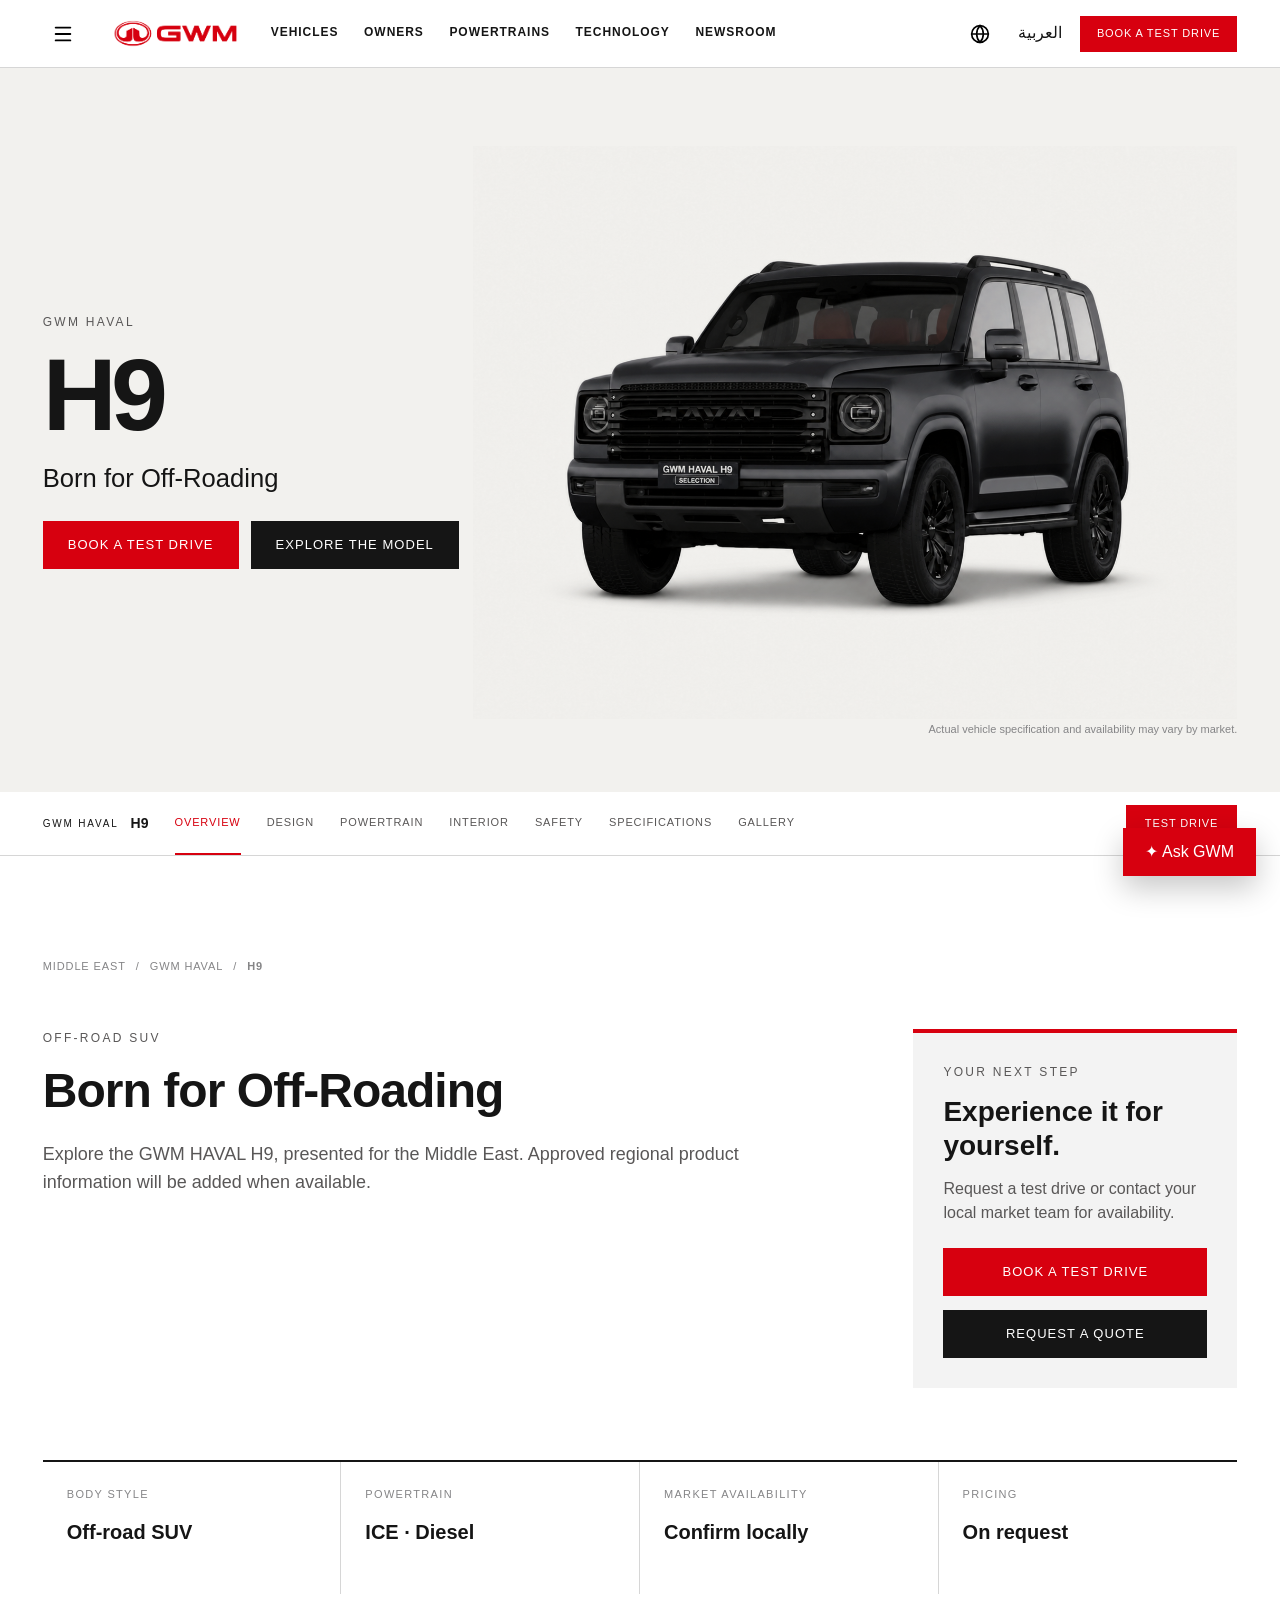
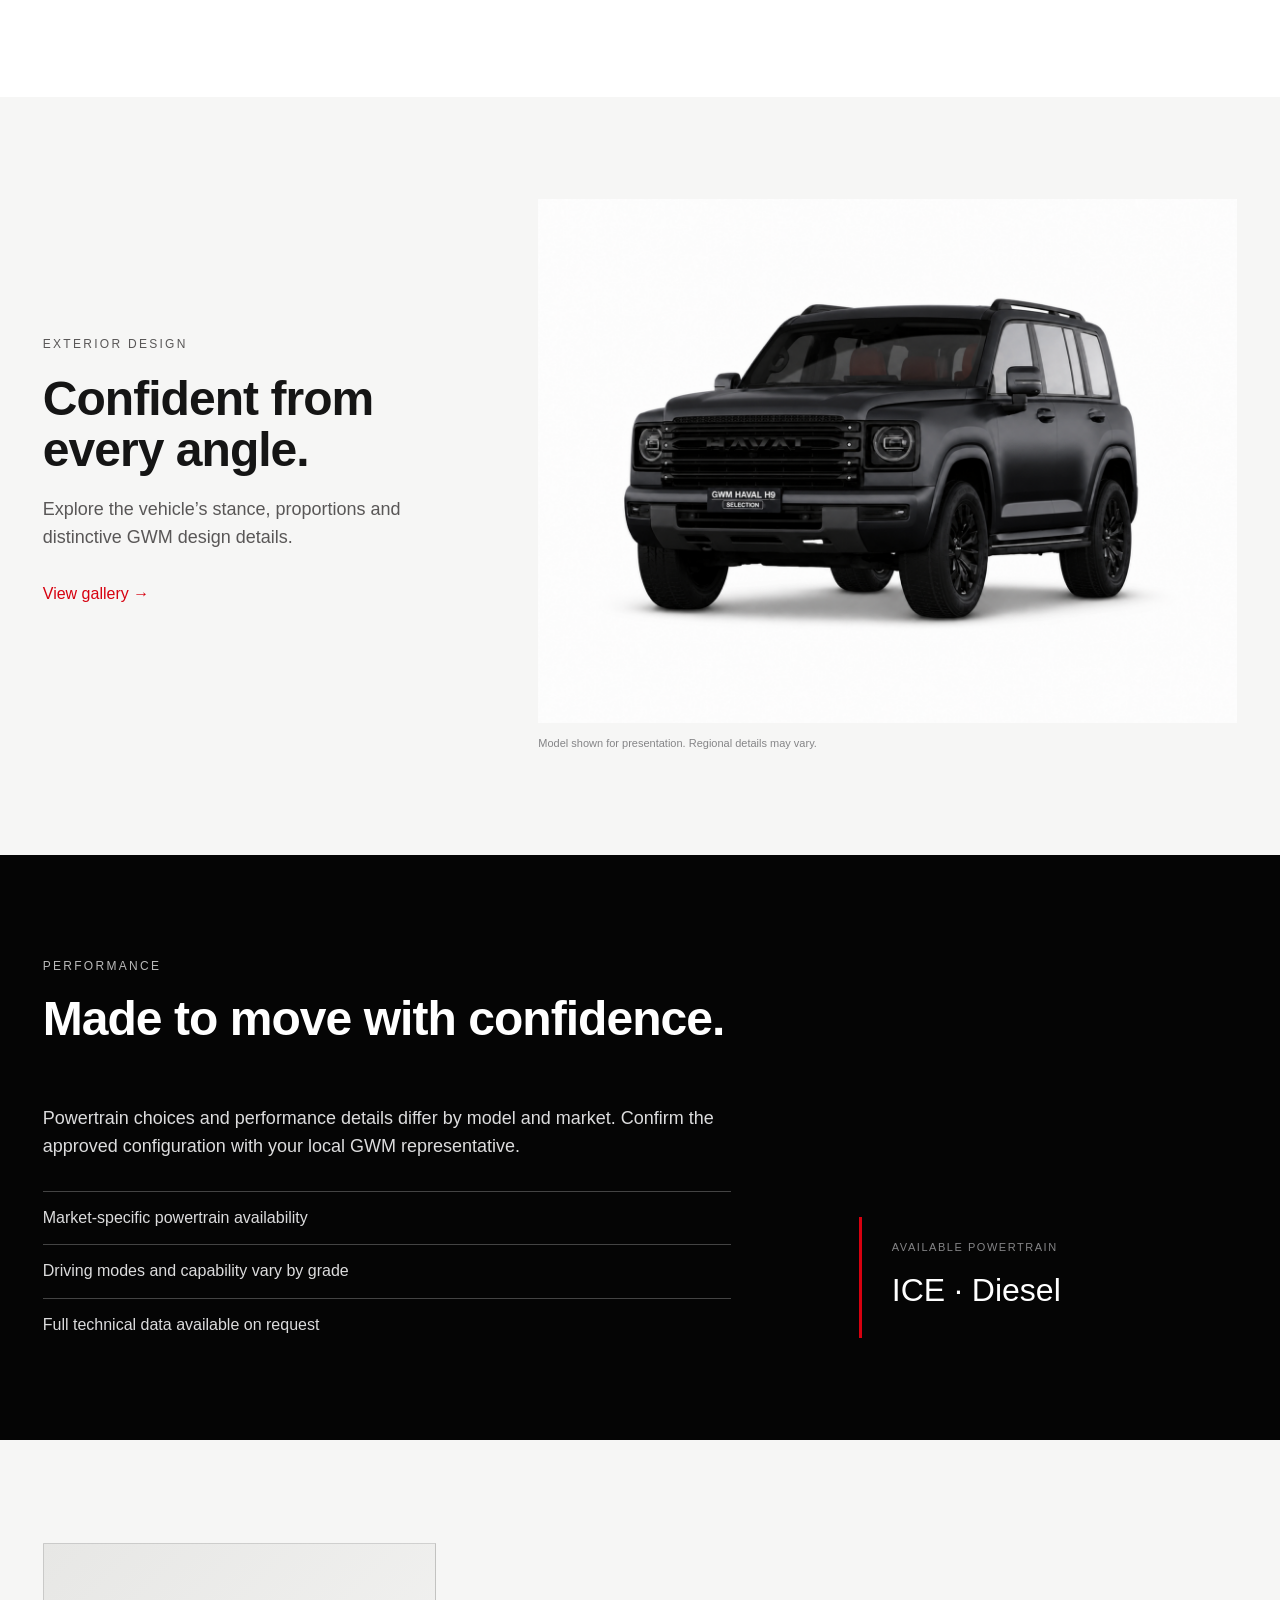
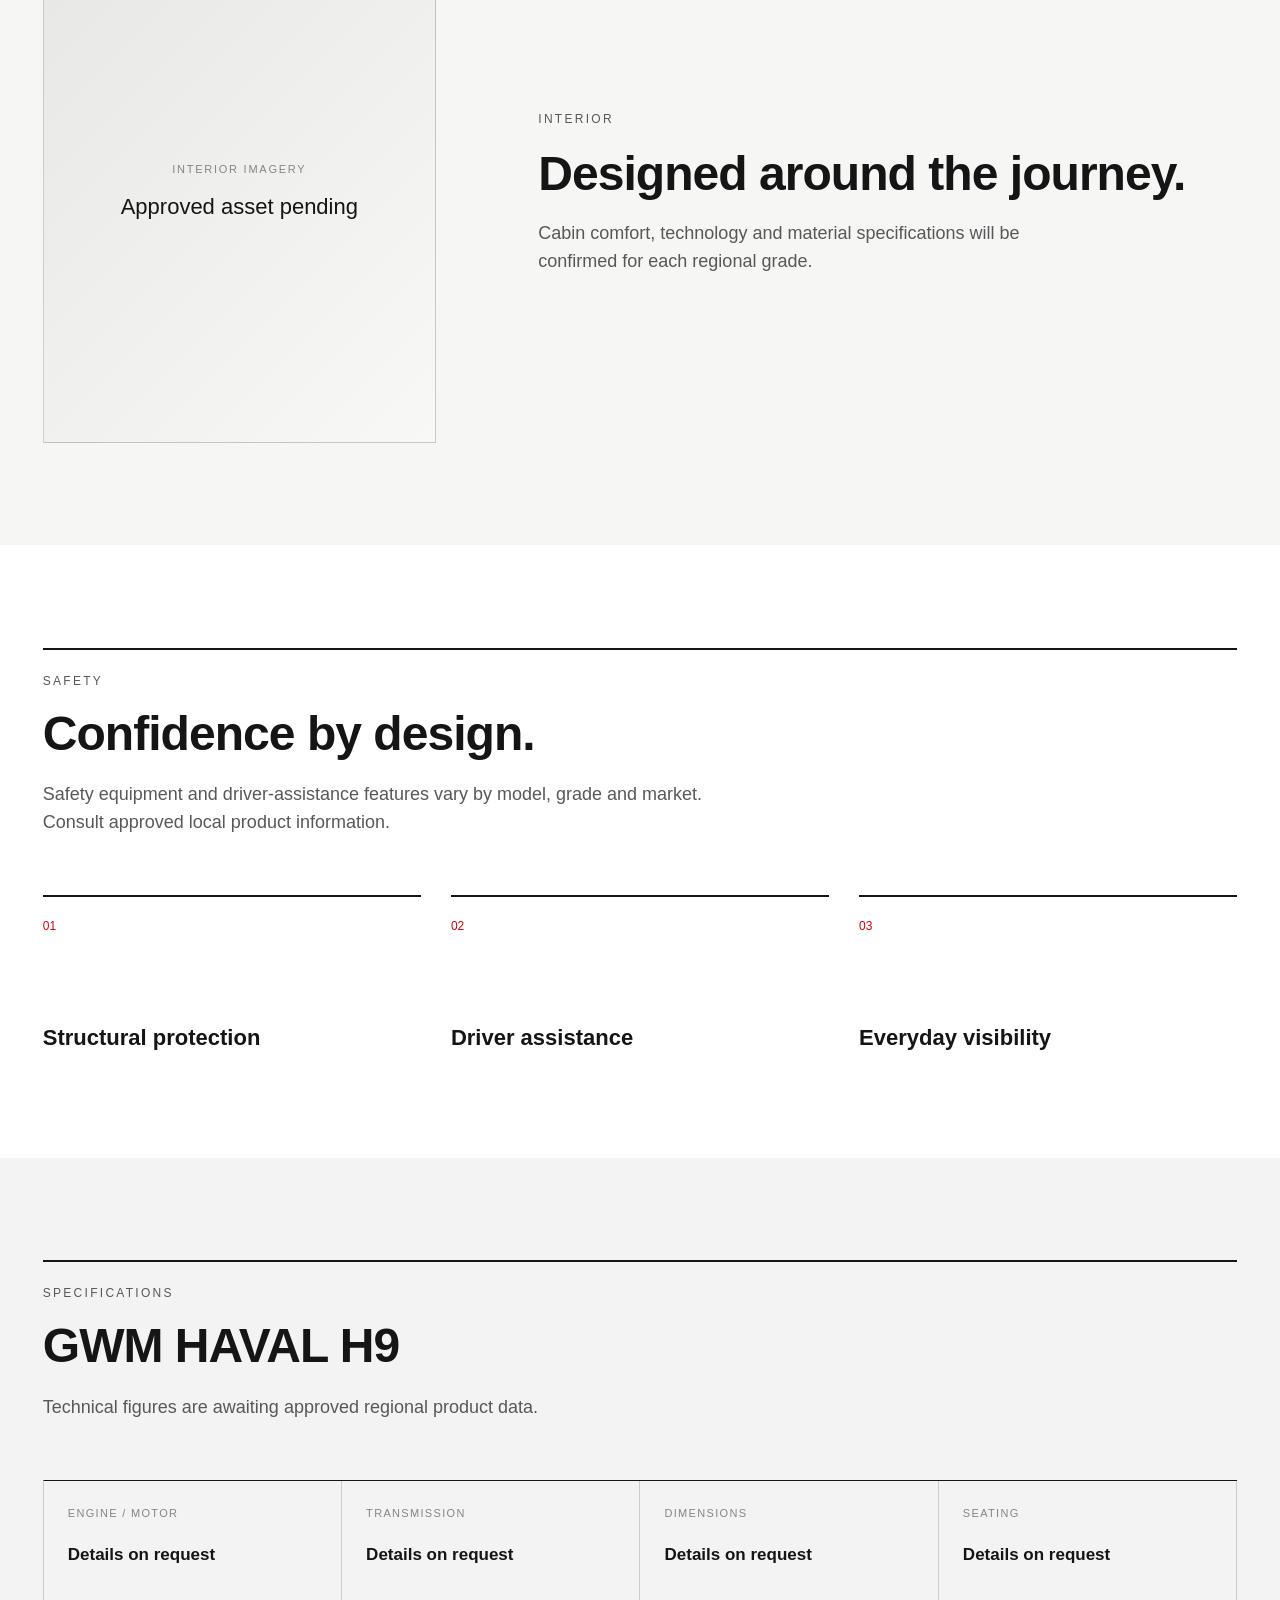
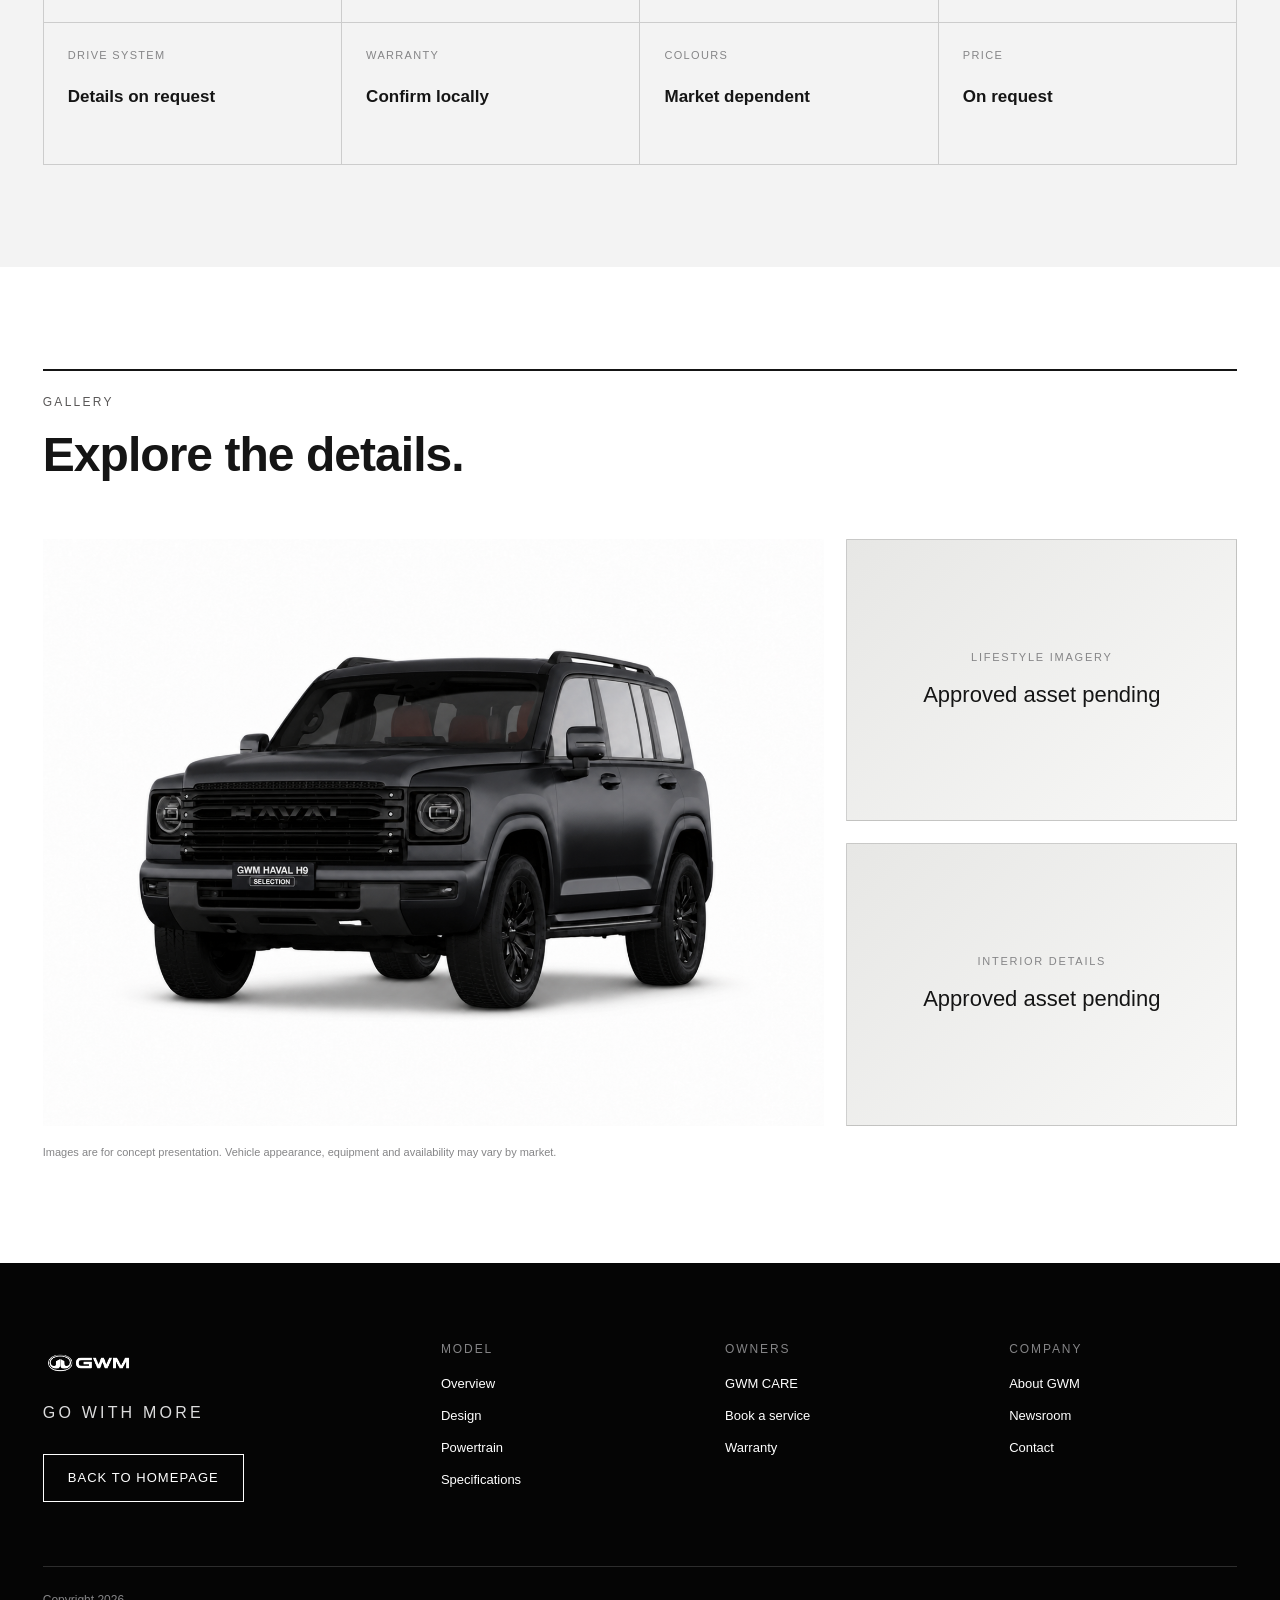
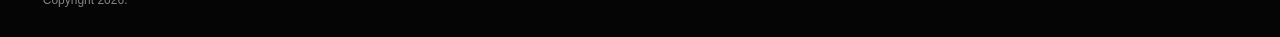
==== commit 5a3cb4fa: "Publish complete GWM Middle East website" ====
--- a/product.html
+++ b/product.html
@@ -16,7 +16,7 @@
     <div class="site-header__inner">
       <button class="icon-button icon-button--dark" type="button" aria-label="Open menu" aria-expanded="false" aria-controls="site-menu" data-menu-open><img src="assets/icons/menu.svg" alt="" width="22" height="22"></button>
       <a class="site-logo" href="index.html" aria-label="GWM Middle East home"><img class="site-logo__dark" src="assets/brand/gwm-logo-standard.png" alt="GWM" width="140" height="60"><img class="site-logo__light" src="assets/brand/gwm-logo-white.png" alt="GWM" width="140" height="60"></a>
-      <nav class="desktop-nav" aria-label="Primary"><a href="index.html#vehicles">Vehicles</a><a href="index.html#owners">Owners</a><a href="index.html#powertrains">Powertrains</a><a href="index.html#technology">Technology</a><a href="index.html#newsroom">Newsroom</a></nav>
+      <nav class="desktop-nav" aria-label="Primary"><a href="vehicles.html">Vehicles</a><a href="index.html#owners">Owners</a><a href="index.html#powertrains">Powertrains</a><a href="index.html#technology">Technology</a><a href="index.html#newsroom">Newsroom</a></nav>
       <div class="site-header__actions"><button class="market-button" type="button" aria-label="Choose market" data-placeholder-action="Market selection is not connected in this prototype."><img src="assets/icons/globe.svg" alt="" width="20" height="20"></button><button class="language-button" type="button" data-placeholder-action="Arabic content is pending approved translation.">العربية</button><button class="button button--header" type="button" data-test-drive>Book a test drive</button></div>
     </div>
   </header>
@@ -49,7 +49,7 @@
     <section class="product-section product-gallery" id="gallery" aria-labelledby="gallery-title"><div class="container"><div class="section-heading section-heading--rule"><p class="eyebrow">Gallery</p><h2 id="gallery-title">Explore the details.</h2></div><div class="product-gallery__grid"><figure><img src="assets/images/catalog-haval-h9-studio.png" alt="" loading="lazy" data-model-image></figure><div class="product-placeholder"><span>Lifestyle imagery</span><strong>Approved asset pending</strong></div><div class="product-placeholder"><span>Interior details</span><strong>Approved asset pending</strong></div></div><p class="product-note">Images are for concept presentation. Vehicle appearance, equipment and availability may vary by market.</p></div></section>
   </main>
 
-  <footer class="footer" id="footer"><div class="container footer__grid"><div class="footer__brand"><img src="assets/brand/gwm-logo-white.png" alt="GWM" width="136" height="60"><p>Go with more</p><a class="button button--outline" href="index.html">Back to homepage</a></div><nav aria-label="Model links"><h2>Model</h2><a href="#overview">Overview</a><a href="#design">Design</a><a href="#performance">Powertrain</a><a href="#specifications">Specifications</a></nav><nav aria-label="Owner links"><h2>Owners</h2><a href="index.html#owners">GWM CARE</a><a href="index.html#owners">Book a service</a><a href="index.html#owners">Warranty</a></nav><nav aria-label="Company links"><h2>Company</h2><a href="index.html#regional-network">About GWM</a><a href="index.html#newsroom">Newsroom</a><a href="index.html#footer">Contact</a></nav></div><div class="container footer__bottom"><p>© 2026 Great Wall Motor. Concept implementation.</p></div></footer>
+  <footer class="footer" id="footer"><div class="container footer__grid"><div class="footer__brand"><img src="assets/brand/gwm-logo-white.png" alt="GWM" width="136" height="60"><p>Go with more</p><a class="button button--outline" href="index.html">Back to homepage</a></div><nav aria-label="Model links"><h2>Model</h2><a href="#overview">Overview</a><a href="#design">Design</a><a href="#performance">Powertrain</a><a href="#specifications">Specifications</a></nav><nav aria-label="Owner links"><h2>Owners</h2><a href="index.html#owners">GWM CARE</a><a href="index.html#owners">Book a service</a><a href="index.html#owners">Warranty</a></nav><nav aria-label="Company links"><h2>Company</h2><a href="index.html#regional-network">About GWM</a><a href="index.html#newsroom">Newsroom</a><a href="index.html#footer">Contact</a></nav></div><div class="container footer__bottom"><p>Copyright 2026.</p></div></footer>
 
   <button class="ask-gwm" type="button" data-placeholder-action="Ask GWM is a concept feature and is not connected to a live service.">✦ Ask GWM</button>
   <div class="toast" role="status" aria-live="polite" hidden data-toast></div>
--- a/css/styles.css
+++ b/css/styles.css
@@ -81,7 +81,7 @@
 
 /* First-load hero reveal */
 body.intro-active:not(.intro-complete){position:fixed;inset:0;width:100%;height:100svh;overflow:hidden}
-.intro-brand-logo{position:fixed;z-index:90;top:24px;left:50%;width:140px;visibility:hidden;opacity:0;transform:translateX(-50%) scale(.94);pointer-events:none}.intro-brand-logo img{width:100%;height:60px;object-fit:contain}
+.intro-brand-logo{position:fixed;z-index:90;top:calc((var(--header-height) - 60px)/2);left:calc(var(--gutter) + 64px);width:140px;visibility:hidden;opacity:0;transform:scale(.94);transform-origin:left center;pointer-events:none}.intro-brand-logo img{width:100%;height:60px;object-fit:contain}
 body.intro-active .site-header{visibility:hidden;opacity:0;transform:translateY(-100%);transition:height .25s var(--ease),background .25s var(--ease),border-color .25s var(--ease),color .25s var(--ease),opacity .65s var(--ease),transform .65s var(--ease),visibility 0s linear .65s}
 body.intro-active.intro-header-visible .site-header{visibility:visible;opacity:1;transform:none;transition-delay:0s}
 body.intro-active .site-header .site-logo{opacity:0;transition:opacity .16s var(--ease)}
@@ -96,8 +96,8 @@
 body.intro-active .hero-slide.is-active .hero-slide__identity{transform:translateY(18px);transition:opacity .7s var(--ease) .12s,transform .7s var(--ease) .12s,visibility 0s linear .82s}
 body.intro-active .hero__controls{transform:translate(18px,-50%);transition:opacity .6s var(--ease) .18s,transform .6s var(--ease) .18s,visibility 0s linear .78s}
 body.intro-active .ask-gwm{transform:translateY(18px);transition:opacity .6s var(--ease) .2s,transform .6s var(--ease) .2s,visibility 0s linear .8s}
-body.intro-active.intro-identity-visible .intro-brand-logo{visibility:visible;opacity:1;transform:translateX(-50%) scale(1);transition:opacity .6s var(--ease),transform .7s var(--ease),visibility 0s}
-body.intro-active.intro-identity-visible.intro-header-visible .intro-brand-logo{opacity:0;transform:translate(calc(-50vw + var(--gutter) + 64px),calc(((var(--header-height) - 60px) / 2) - 24px));transition:transform .65s var(--ease),opacity .14s var(--ease) .51s,visibility 0s linear .65s}
+body.intro-active.intro-identity-visible .intro-brand-logo{visibility:visible;opacity:1;transform:scale(1);transition:opacity .6s var(--ease),transform .7s var(--ease),visibility 0s}
+body.intro-active.intro-identity-visible.intro-header-visible .intro-brand-logo{opacity:0;transform:scale(1);transition:opacity .18s var(--ease) .48s,visibility 0s linear .66s}
 body.intro-active.intro-identity-visible .hero-slide.is-active .hero-slide__identity{visibility:visible;opacity:1;transform:none;pointer-events:auto;transition:opacity .7s var(--ease),transform .7s var(--ease),visibility 0s}
 body.intro-active.intro-content-visible .hero-slide__scrim,
 body.intro-active.intro-content-visible .hero-slide.is-active .hero-slide__content,
@@ -112,10 +112,57 @@
 body.intro-active.intro-content-visible .hero-slide.is-active .hero-slide__content,
 body.intro-active.intro-content-visible .hero-slide.is-active .hero-slide__identity,
 body.intro-active.intro-content-visible .ask-gwm{transform:none}
+
+/* Connected prototype journeys: Ask GWM and test-drive drawer */
+body.ask-open,body.drawer-open{overflow:hidden}
+.test-drive-dialog{position:fixed;inset:0 0 0 auto;width:min(480px,100%);max-width:none;height:100dvh;max-height:none;margin:0;border:0;border-left:1px solid var(--border);border-top:4px solid var(--red);padding:0;transform:translateX(100%);opacity:0;transition:transform .42s var(--ease),opacity .24s var(--ease)}
+.test-drive-dialog[open]{transform:none;opacity:1}
+.test-drive-dialog::backdrop{background:rgba(0,0,0,.58)}
+.test-drive-dialog form{min-height:100%;align-content:start;display:grid;gap:20px;padding:32px;overflow:auto}
+.test-drive-dialog .dialog-top{position:sticky;top:-32px;z-index:2;background:var(--white);padding-top:8px}
+.test-drive-dialog .form-row{display:grid;grid-template-columns:1fr 1fr;gap:16px}
+.test-drive-dialog .consent-row{grid-template-columns:auto 1fr;align-items:start;gap:10px;line-height:1.45;color:var(--grey-700)}
+.test-drive-dialog .consent-row input{width:18px;height:18px;margin-top:1px;accent-color:var(--red)}
+.test-drive-dialog button[type="submit"]:disabled{opacity:.45;cursor:not-allowed}
+.form-success{display:grid;gap:5px;border-left:3px solid var(--red);background:#f5f5f5;padding:14px 16px;font-size:13px}
+.form-success[hidden]{display:none}
+.form-success strong{font-size:16px}
+.ask-overlay{position:fixed;inset:0;z-index:180;visibility:hidden;opacity:0;pointer-events:none;transition:opacity .24s var(--ease),visibility 0s linear .24s}
+.ask-overlay.is-open{visibility:visible;opacity:1;pointer-events:auto;transition-delay:0s}
+.ask-overlay__backdrop{position:absolute;inset:0;width:100%;height:100%;border:0;background:rgba(0,0,0,.58);cursor:pointer}
+.ask-overlay__panel{position:relative;display:flex;flex-direction:column;width:100%;max-height:88dvh;background:var(--white);border-bottom:4px solid var(--red);transform:translateY(-20px);transition:transform .42s var(--ease)}
+.ask-overlay.is-open .ask-overlay__panel{transform:none}
+.ask-overlay__top,.ask-search,.ask-tabs,.ask-overlay__body{width:min(100% - 64px,var(--container));margin-inline:auto}
+.ask-overlay__top{display:flex;align-items:center;justify-content:space-between;padding-top:28px}
+.ask-search{display:grid;grid-template-columns:auto 1fr auto;align-items:center;gap:14px;border-bottom:2px solid var(--ink);padding:10px 0}
+.ask-search input{min-width:0;border:0;outline:0;background:transparent;font:300 20px/1.3 inherit;color:var(--ink)}
+.ask-tabs{display:flex;border-bottom:1px solid var(--border)}
+.ask-tabs button{min-width:128px;border:0;border-bottom:2px solid transparent;background:none;padding:13px 20px;color:var(--grey-700);font:600 12px/1 inherit;letter-spacing:.1em;text-transform:uppercase}
+.ask-tabs button[aria-selected="true"]{border-color:var(--red);color:var(--red)}
+.ask-overlay__body{flex:1;min-height:330px;overflow:auto;padding:28px 0 44px}
+.ask-intro{display:grid;gap:20px;max-width:720px;color:var(--grey-700)}
+.ask-intro>span{font-size:11px;letter-spacing:.16em;text-transform:uppercase;color:#888}
+.ask-suggestions{display:grid;justify-items:start;gap:8px}
+.ask-suggestions button{border:1px solid var(--border);background:#f7f7f7;padding:12px 18px;text-align:left;color:var(--ink);cursor:pointer}
+.ask-suggestions button:hover{border-color:var(--ink)}
+.ask-message{display:grid;gap:12px;max-width:760px;margin-bottom:18px}
+.ask-message>p{margin:0;padding:13px 18px;line-height:1.65}
+.ask-message--user{justify-self:end;max-width:min(70%,680px)}
+.ask-message--user>p{background:var(--ink);color:var(--white)}
+.ask-message--assistant>p{border-left:2px solid var(--red);padding-left:18px}
+.ask-message__meta{display:flex;align-items:center;flex-wrap:wrap;gap:9px;padding-left:18px;font-size:12px}
+.ask-message__meta span{color:#888;text-transform:uppercase;letter-spacing:.12em;font-size:10px}
+.ask-message__meta strong{border:1px solid var(--border);padding:5px 9px;font-weight:400}
+.ask-message__meta button{border:1px solid var(--ink);background:none;padding:7px 11px;margin-left:4px;cursor:pointer}
+.ask-thinking{display:flex;align-items:center;gap:10px;color:#777;font-size:13px}
+.ask-thinking i{width:8px;height:8px;background:var(--red);animation:askPulse 1s infinite}
+@keyframes askPulse{50%{opacity:.25}}
+@media(max-width:700px){.ask-overlay__top,.ask-search,.ask-tabs,.ask-overlay__body{width:calc(100% - 32px)}.ask-search{grid-template-columns:auto 1fr}.ask-search .button{grid-column:1/-1;width:100%}.ask-overlay__panel{max-height:100dvh}.ask-message--user{max-width:88%}.test-drive-dialog .form-row{grid-template-columns:1fr}.test-drive-dialog form{padding:24px}}
+@media(prefers-reduced-motion:reduce){.test-drive-dialog,.ask-overlay,.ask-overlay__panel{transition:none}.ask-thinking i{animation:none}}
 body.intro-active.intro-content-visible .hero__controls{transform:translateY(-50%)}
 @media(max-width:820px){body.intro-active .hero__controls{transform:translateY(18px)}body.intro-active.intro-content-visible .hero__controls{transform:none}}
-@media(max-width:820px){body.intro-active.intro-identity-visible.intro-header-visible .intro-brand-logo{transform:translate(calc(-50vw + var(--gutter) + 52px),calc(((var(--header-height) - 60px) / 2) - 24px))}}
-@media(max-width:380px){.intro-brand-logo{top:16px;width:124px}.intro-brand-logo img{height:52px}body.intro-active.intro-identity-visible.intro-header-visible .intro-brand-logo{transform:translate(calc(-50vw + var(--gutter) + 52px),calc(((var(--header-height) - 52px) / 2) - 16px))}}
+@media(max-width:820px){.intro-brand-logo{left:calc(var(--gutter) + 52px)}}
+@media(max-width:380px){.intro-brand-logo{top:calc((var(--header-height) - 52px)/2);left:calc(var(--gutter) + 52px);width:124px}.intro-brand-logo img{height:52px}}
 @media(max-width:820px){.showcase-stack__panel>img{object-position:62% center}.showcase-stack__scrim{background:linear-gradient(90deg,rgba(4,12,18,.78),rgba(4,12,18,.2) 80%),linear-gradient(0deg,rgba(4,12,18,.5),transparent 62%)}.showcase-stack__content{top:118px;right:var(--gutter)}.showcase-stack__content>p:not(.eyebrow){font-size:16px}}
 @media(max-width:600px){.showcase-stack__panel{min-height:100svh}.showcase-stack__content{gap:14px}.showcase-stack__content h2{font-size:38px}.showcase-stack__content .button-group{align-items:stretch;flex-direction:column}.showcase-stack__content .button{width:100%}}
 
@@ -123,3 +170,132 @@
 @media(max-width:1180px){.network__intro{grid-template-columns:1fr .72fr}.network__directory{grid-template-columns:1fr}.network__directory-heading{display:flex;align-items:flex-end;justify-content:space-between;gap:32px;padding-right:0}.network__directory-heading span{max-width:430px;text-align:right}.market-list{grid-template-columns:repeat(5,minmax(0,1fr));border-top:1px solid var(--border);border-left:0}}
 @media(max-width:820px){.network__intro{grid-template-columns:1fr;align-items:start}.network__summary{max-width:560px;border-left:0;border-top:1px solid var(--border);padding:32px 0 0}.network__summary strong{font-size:112px}.network__summary p{margin-top:28px}.network__directory-heading{align-items:flex-start;flex-direction:column;gap:10px}.network__directory-heading span{max-width:520px;text-align:left}.market-list{grid-template-columns:repeat(2,minmax(0,1fr))}.market-list li,.market-list li:nth-child(5n){border-right:1px solid var(--border);border-bottom:1px solid var(--border)}.market-list li:nth-child(2n){border-right:0}.market-list li:nth-child(n+9){border-bottom:0}.market-list button{min-height:124px}}
 @media(max-width:600px){.network::before{width:42%}.network__inner{gap:54px}.network__intro{gap:42px}.network__heading h2{font-size:46px}.network__summary{grid-template-columns:auto 1fr}.network__summary strong{font-size:92px}.network__summary span{padding-left:16px;font-size:11px}.network__summary p{font-size:16px}.network__directory-heading{padding-block:24px}.market-list button{min-height:116px;gap:22px;padding:18px 16px}.market-list strong{font-size:13px}}
+
+/* Match vehicle-family tabs to the primary navigation weight. */
+.brand-tabs button{font-weight:600}
+
+/* Keep homepage vehicle cards visually open. */
+.vehicle-grid .vehicle-card{border-top:0}
+
+/* Use the sharp-edged geometry established across the rest of the site. */
+.powertrain-tabs,
+.powertrain-tabs button,
+.powertrain-panel,
+.powertrain-stage__arrow,
+.powertrain-panel__content li img{border-radius:0}
+
+/* Editorial brand-positioning block. */
+.pillars{position:relative;overflow:hidden;background:var(--white)}
+.pillars::before{position:absolute;top:0;bottom:0;left:0;width:5px;background:var(--red);content:""}
+.pillars .container{display:grid;grid-template-columns:minmax(300px,.78fr) minmax(560px,1.22fr);align-items:start;gap:clamp(72px,9vw,156px)}
+.pillars .section-heading{position:relative;max-width:520px;padding-top:28px}
+.pillars .section-heading::before{position:absolute;top:0;left:0;width:72px;height:2px;background:var(--red);content:""}
+.pillars .section-heading h2{max-width:510px;line-height:1.06}
+.pillars .pillar-grid{display:block;margin:0;border-top:1px solid var(--ink)}
+.pillars .pillar-grid li{display:grid;grid-template-columns:54px minmax(170px,.75fr) minmax(240px,1.25fr);min-height:132px;align-items:center;gap:24px;border:0;border-bottom:1px solid var(--border);padding:24px 0;transition:background .2s var(--ease)}
+.pillars .pillar-grid li:hover{background:linear-gradient(90deg,transparent 0,var(--grey-100) 15%,var(--grey-100) 100%)}
+.pillars .pillar-grid span{align-self:start;margin-top:8px;color:var(--red);font-size:11px;font-weight:600;letter-spacing:.14em}
+.pillars .pillar-grid h3{margin:0;font-size:24px;font-weight:600;line-height:1.2;transition:color .2s var(--ease)}
+.pillars .pillar-grid li:hover h3{color:var(--red)}
+.pillars .pillar-grid p{max-width:420px;margin:0;color:var(--grey-700);font-size:16px;font-weight:300;line-height:1.55}
+@media(max-width:1024px){.pillars .container{grid-template-columns:1fr;gap:58px}.pillars .section-heading{max-width:720px}.pillars .section-heading h2{max-width:720px}.pillars .pillar-grid li{grid-template-columns:54px minmax(190px,.65fr) 1fr}}
+@media(max-width:600px){.pillars::before{width:3px}.pillars .container{gap:42px}.pillars .section-heading{padding-top:22px}.pillars .pillar-grid li{grid-template-columns:40px 1fr;min-height:0;gap:10px 16px;padding:24px 0}.pillars .pillar-grid span{grid-row:1/3}.pillars .pillar-grid h3{font-size:21px}.pillars .pillar-grid p{grid-column:2;font-size:15px}}
+
+/* Website-style positioning module: headline above a compact content band. */
+.pillars::before{display:none}
+.pillars .container{display:block}
+.pillars .section-heading{display:grid;grid-template-columns:190px minmax(0,1fr);max-width:none;align-items:end;padding:0 0 38px;border-bottom:1px solid var(--ink)}
+.pillars .section-heading::before{display:none}
+.pillars .section-heading .eyebrow{padding-bottom:9px}
+.pillars .section-heading h2{max-width:none;margin:0;font-size:clamp(44px,5vw,72px);line-height:.98;letter-spacing:-.045em}
+.pillars .pillar-grid{display:grid;grid-template-columns:repeat(3,1fr);border:0;background:var(--ink);color:var(--white)}
+.pillars .pillar-grid li{display:grid;grid-template-columns:38px 1fr;min-height:230px;align-content:start;align-items:start;gap:18px 16px;border:0;border-right:1px solid rgba(255,255,255,.2);padding:34px clamp(26px,3vw,46px);background:transparent;transition:background .2s var(--ease)}
+.pillars .pillar-grid li:last-child{border-right:0}
+.pillars .pillar-grid li:hover{background:#1d1d1d}
+.pillars .pillar-grid span{grid-row:1/3;align-self:start;margin:5px 0 0;color:var(--red);font-size:11px}
+.pillars .pillar-grid h3{grid-column:2;margin:0;color:var(--white);font-size:clamp(22px,2vw,28px)}
+.pillars .pillar-grid li:hover h3{color:var(--white)}
+.pillars .pillar-grid p{grid-column:2;max-width:360px;color:var(--grey-300);font-size:15px;line-height:1.6}
+@media(max-width:820px){.pillars .section-heading{grid-template-columns:1fr;gap:18px;padding-bottom:30px}.pillars .section-heading .eyebrow{padding:0}.pillars .pillar-grid{grid-template-columns:1fr}.pillars .pillar-grid li{grid-template-columns:42px minmax(150px,.65fr) 1fr;min-height:0;align-items:center;border-right:0;border-bottom:1px solid rgba(255,255,255,.2);padding:28px}.pillars .pillar-grid li:last-child{border-bottom:0}.pillars .pillar-grid span{grid-row:auto;margin:0}.pillars .pillar-grid h3,.pillars .pillar-grid p{grid-column:auto}.pillars .pillar-grid p{max-width:none}}
+@media(max-width:600px){.pillars .section-heading h2{font-size:42px}.pillars .pillar-grid li{grid-template-columns:34px 1fr;gap:10px 14px;padding:24px 20px}.pillars .pillar-grid span{grid-row:1/3}.pillars .pillar-grid h3{grid-column:2}.pillars .pillar-grid p{grid-column:2}}
+
+/* Layered brand-positioning composition. */
+.pillars{background:#fbfaf8}
+.pillars .section-heading{display:block;width:min(720px,58%);padding:0;border:0;position:relative;z-index:4}
+.pillars .section-heading .eyebrow{padding:0}
+.pillars .section-heading h2{margin-top:24px;font-size:clamp(58px,6.5vw,104px);font-weight:600;line-height:.94;letter-spacing:-.055em}
+.pillars .section-heading h2::after{color:var(--red);content:""}
+.pillars__stage{position:relative;min-height:650px;margin-top:-36px}
+.pillars__vehicle{position:absolute;z-index:3;top:10px;left:50%;width:min(620px,48vw);height:auto;mix-blend-mode:multiply;transform:translateX(-42%)}
+.pillars .pillar-grid{position:absolute;inset:0;display:block;background:transparent;color:var(--ink)}
+.pillars .pillar-grid li{position:absolute;z-index:2;display:block;width:min(330px,27%);min-height:310px;border:1px solid var(--border);background:rgba(255,255,255,.96);box-shadow:0 14px 38px rgba(0,0,0,.08);clip-path:polygon(0 0,88% 0,100% 12%,100% 88%,88% 100%,0 100%);padding:42px 44px;transition:transform .25s var(--ease),box-shadow .25s var(--ease)}
+.pillars .pillar-grid li::before{position:absolute;z-index:-1;color:transparent;font-size:190px;font-weight:600;line-height:1;-webkit-text-stroke:1px #ddd;content:attr(data-number);pointer-events:none}
+.pillars .pillar-grid li::after{position:absolute;width:12px;height:12px;border:2px solid var(--red);background:var(--white);content:""}
+.pillars .pillar-grid li:nth-child(1){top:260px;left:0}
+.pillars .pillar-grid li:nth-child(1)::before{top:-126px;left:-64px}
+.pillars .pillar-grid li:nth-child(1)::after{top:100px;right:-7px}
+.pillars .pillar-grid li:nth-child(2){right:26%;bottom:0;width:min(410px,34%);min-height:280px}
+.pillars .pillar-grid li:nth-child(2)::before{bottom:-16px;left:-160px}
+.pillars .pillar-grid li:nth-child(2)::after{top:-7px;right:88px}
+.pillars .pillar-grid li:nth-child(3){top:272px;right:0}
+.pillars .pillar-grid li:nth-child(3)::before{top:-174px;right:-18px}
+.pillars .pillar-grid li:nth-child(3)::after{top:-7px;left:82px}
+.pillars .pillar-grid li:hover{background:var(--white);box-shadow:0 20px 52px rgba(0,0,0,.13);transform:translateY(-5px)}
+.pillars .pillar-grid span{display:block;margin:0 0 20px;color:var(--red);font-size:24px;font-weight:600;letter-spacing:0}
+.pillars .pillar-grid h3{margin:0;color:var(--ink);font-size:27px;line-height:1.15}
+.pillars .pillar-grid li:hover h3{color:var(--ink)}
+.pillars .pillar-grid h3::after{display:block;width:36px;height:2px;margin-top:18px;background:var(--red);content:""}
+.pillars .pillar-grid p{max-width:260px;margin-top:18px;color:var(--ink);font-size:15px;line-height:1.55}
+.pillars .pillar-grid a{position:absolute;right:28px;bottom:28px;display:grid;width:48px;height:48px;place-items:center;border:1px solid var(--ink);border-radius:50%;color:var(--ink);transition:background .2s var(--ease),color .2s var(--ease)}
+.pillars .pillar-grid a:hover{background:var(--ink);color:var(--white)}
+.pillars .pillar-grid a svg{width:25px;height:25px;fill:none;stroke:currentColor;stroke-width:1.5}
+@media(max-width:1100px){.pillars .section-heading{width:min(690px,72%)}.pillars__stage{min-height:620px;margin-top:12px}.pillars__vehicle{top:0;width:55vw}.pillars .pillar-grid li{width:30%;padding:34px 30px}.pillars .pillar-grid li:nth-child(2){right:24%;width:38%}}
+@media(max-width:820px){.pillars .section-heading{width:100%}.pillars .section-heading h2{font-size:clamp(52px,11vw,76px)}.pillars__stage{display:grid;min-height:0;margin-top:36px}.pillars__vehicle{position:relative;top:auto;left:auto;z-index:1;width:min(680px,100%);margin:0 auto -10%;transform:none}.pillars .pillar-grid{position:relative;inset:auto;display:grid;grid-template-columns:1fr;background:transparent}.pillars .pillar-grid li,.pillars .pillar-grid li:nth-child(1),.pillars .pillar-grid li:nth-child(2),.pillars .pillar-grid li:nth-child(3){position:relative;inset:auto;width:100%;min-height:210px;border-right:1px solid var(--border);border-bottom:0;padding:30px 34px;clip-path:none}.pillars .pillar-grid li:last-child{border-bottom:1px solid var(--border)}.pillars .pillar-grid li::before,.pillars .pillar-grid li::after{display:none}.pillars .pillar-grid p{max-width:70%}}
+@media(max-width:600px){.pillars .section-heading h2{font-size:48px}.pillars__stage{margin-top:24px}.pillars__vehicle{margin-bottom:-4%}.pillars .pillar-grid li,.pillars .pillar-grid li:nth-child(1),.pillars .pillar-grid li:nth-child(2),.pillars .pillar-grid li:nth-child(3){min-height:225px;padding:26px 24px}.pillars .pillar-grid span{margin-bottom:12px;font-size:20px}.pillars .pillar-grid h3{font-size:23px}.pillars .pillar-grid p{max-width:calc(100% - 64px)}.pillars .pillar-grid a{right:22px;bottom:22px}}
+
+/* Clean, aligned positioning-card grid. */
+.pillars__vehicle{display:none}
+.pillars__stage{min-height:0;margin-top:64px}
+.pillars .pillar-grid{position:relative;inset:auto;display:grid;grid-template-columns:repeat(3,minmax(0,1fr));gap:20px}
+.pillars .pillar-grid li,
+.pillars .pillar-grid li:nth-child(1),
+.pillars .pillar-grid li:nth-child(2),
+.pillars .pillar-grid li:nth-child(3){position:relative;inset:auto;display:flex;width:auto;min-height:330px;flex-direction:column;align-items:flex-start;border:1px solid var(--border);border-top:2px solid var(--ink);background:var(--white);padding:36px;clip-path:none;box-shadow:none;transition:border-color .2s var(--ease),background .2s var(--ease)}
+.pillars .pillar-grid li::before,.pillars .pillar-grid li::after{display:none}
+.pillars .pillar-grid li:hover{border-top-color:var(--red);background:#f7f7f7;box-shadow:none;transform:none}
+.pillars .pillar-icon{display:grid;width:58px;height:58px;place-items:center;margin-bottom:38px;border:1px solid var(--border);background:var(--grey-100);color:var(--red)}
+.pillars .pillar-icon svg{width:32px;height:32px;fill:none;stroke:currentColor;stroke-width:1.6;stroke-linecap:round;stroke-linejoin:round}
+.pillars .pillar-grid h3{font-size:27px}
+.pillars .pillar-grid h3::after{width:32px;margin-top:16px}
+.pillars .pillar-grid p{max-width:300px;margin-bottom:58px}
+.pillars .pillar-grid a{margin-top:auto}
+@media(max-width:820px){.pillars__stage{margin-top:44px}.pillars .pillar-grid{grid-template-columns:1fr}.pillars .pillar-grid li,.pillars .pillar-grid li:nth-child(1),.pillars .pillar-grid li:nth-child(2),.pillars .pillar-grid li:nth-child(3){min-height:250px}.pillars .pillar-icon{margin-bottom:28px}.pillars .pillar-grid p{max-width:75%}}
+@media(max-width:600px){.pillars__stage{margin-top:34px}.pillars .pillar-grid li,.pillars .pillar-grid li:nth-child(1),.pillars .pillar-grid li:nth-child(2),.pillars .pillar-grid li:nth-child(3){min-height:270px;padding:28px 24px}.pillars .pillar-grid p{max-width:calc(100% - 62px)}}
+
+/* Intro logo starts at the left edge, then travels into the nav logo slot. */
+.intro-brand-logo{left:var(--gutter)}
+body.intro-active.intro-identity-visible .intro-brand-logo{left:var(--gutter);transition:left .62s var(--ease),opacity .6s var(--ease),transform .7s var(--ease),visibility 0s}
+body.intro-active.intro-identity-visible.intro-header-visible .intro-brand-logo{left:calc(var(--gutter) + 64px);opacity:0;transform:scale(1);transition:left .62s var(--ease),opacity .16s var(--ease) .5s,visibility 0s linear .66s}
+@media(max-width:820px){.intro-brand-logo{left:var(--gutter)}body.intro-active.intro-identity-visible .intro-brand-logo{left:var(--gutter)}body.intro-active.intro-identity-visible.intro-header-visible .intro-brand-logo{left:calc(var(--gutter) + 52px)}}
+@media(max-width:380px){.intro-brand-logo{left:var(--gutter)}body.intro-active.intro-identity-visible .intro-brand-logo{left:var(--gutter)}body.intro-active.intro-identity-visible.intro-header-visible .intro-brand-logo{left:calc(var(--gutter) + 52px)}}
+
+/* Remove the decorative red rule above the regional network. */
+.network::before{display:none}
+
+/* Clickable ownership support actions. */
+.care__services{pointer-events:auto}
+.care__services>button{display:grid;min-height:132px;grid-template-columns:minmax(0,1fr) 28px;align-items:center;gap:20px;border:0;border-right:1px solid rgba(255,255,255,.25);background:transparent;color:var(--white);padding:22px 28px;text-align:left;cursor:pointer;transition:background .2s var(--ease)}
+.care__services>button:last-child{border-right:0}
+.care__services>button:hover,.care__services>button:focus-visible{background:rgba(215,0,15,.78)}
+.care__services>button>span{display:grid;gap:7px}
+.care__services>button strong{color:var(--white);font-size:16px;font-weight:600}
+.care__services>button small{color:rgba(255,255,255,.72);font-size:14px;line-height:1.45}
+.care__services>button img{width:24px;height:24px;filter:brightness(0) invert(1);transition:transform .2s var(--ease)}
+.care__services>button:hover img,.care__services>button:focus-visible img{transform:translate(3px,-3px)}
+@media(max-width:820px){.care__services>button{padding:20px 22px}}
+@media(max-width:600px){.care__services>button{min-width:0;min-height:112px;grid-template-columns:1fr;align-content:center;gap:8px;padding:12px 10px}.care__services>button>span{gap:4px}.care__services>button strong{font-size:12px;line-height:1.2}.care__services>button small{font-size:9px;line-height:1.3}.care__services>button img{width:18px;height:18px;justify-self:end}}
+
+/* Match inline CTA arrows to the powertrain comparison control. */
+.vehicle-card a,.care__content .text-link{display:inline-flex;width:max-content;align-items:center;justify-content:space-between;gap:26px}
+.vehicle-card a::after,.care__content .text-link::after{display:block;width:18px;height:18px;background:currentColor;content:"";-webkit-mask:url("../assets/icons/arrow-right.svg") center/contain no-repeat;mask:url("../assets/icons/arrow-right.svg") center/contain no-repeat;transition:transform .2s var(--ease)}
+.vehicle-card a:hover::after,.vehicle-card a:focus-visible::after,.care__content .text-link:hover::after,.care__content .text-link:focus-visible::after{transform:translateX(4px)}
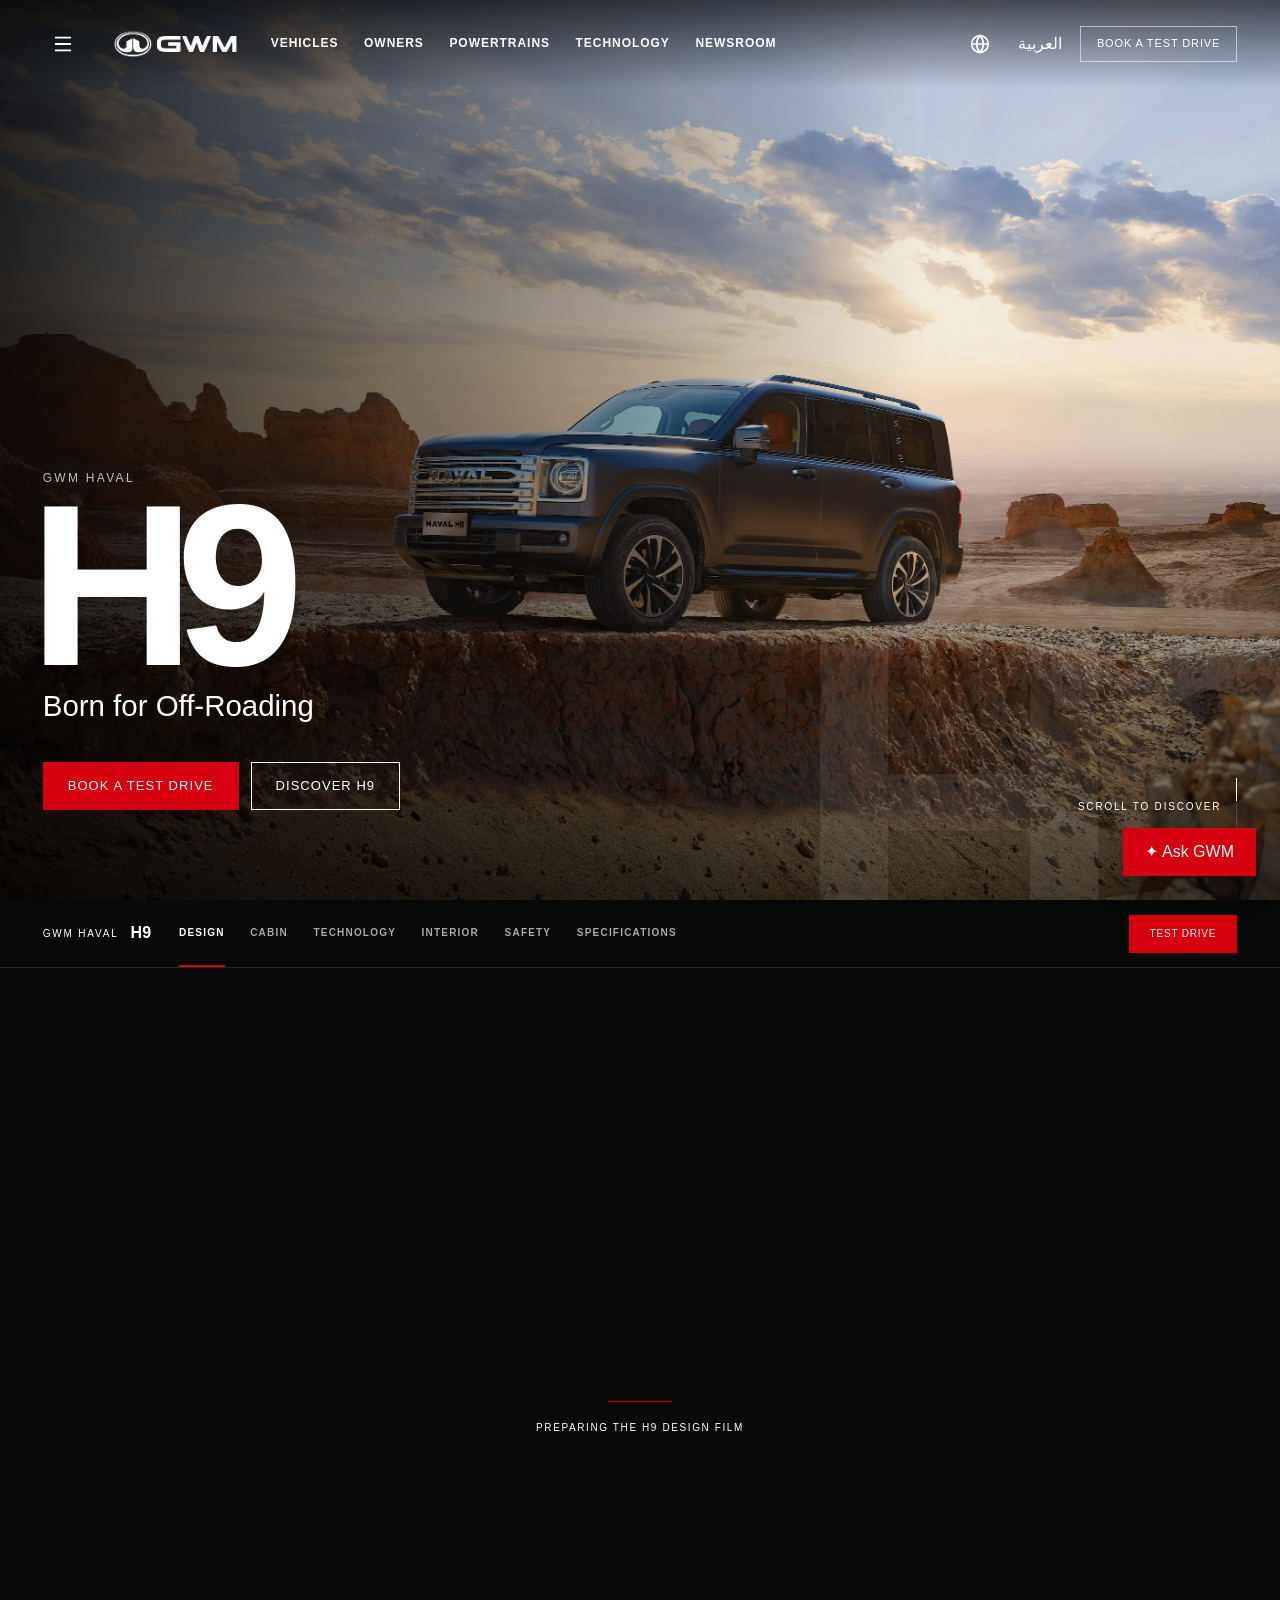
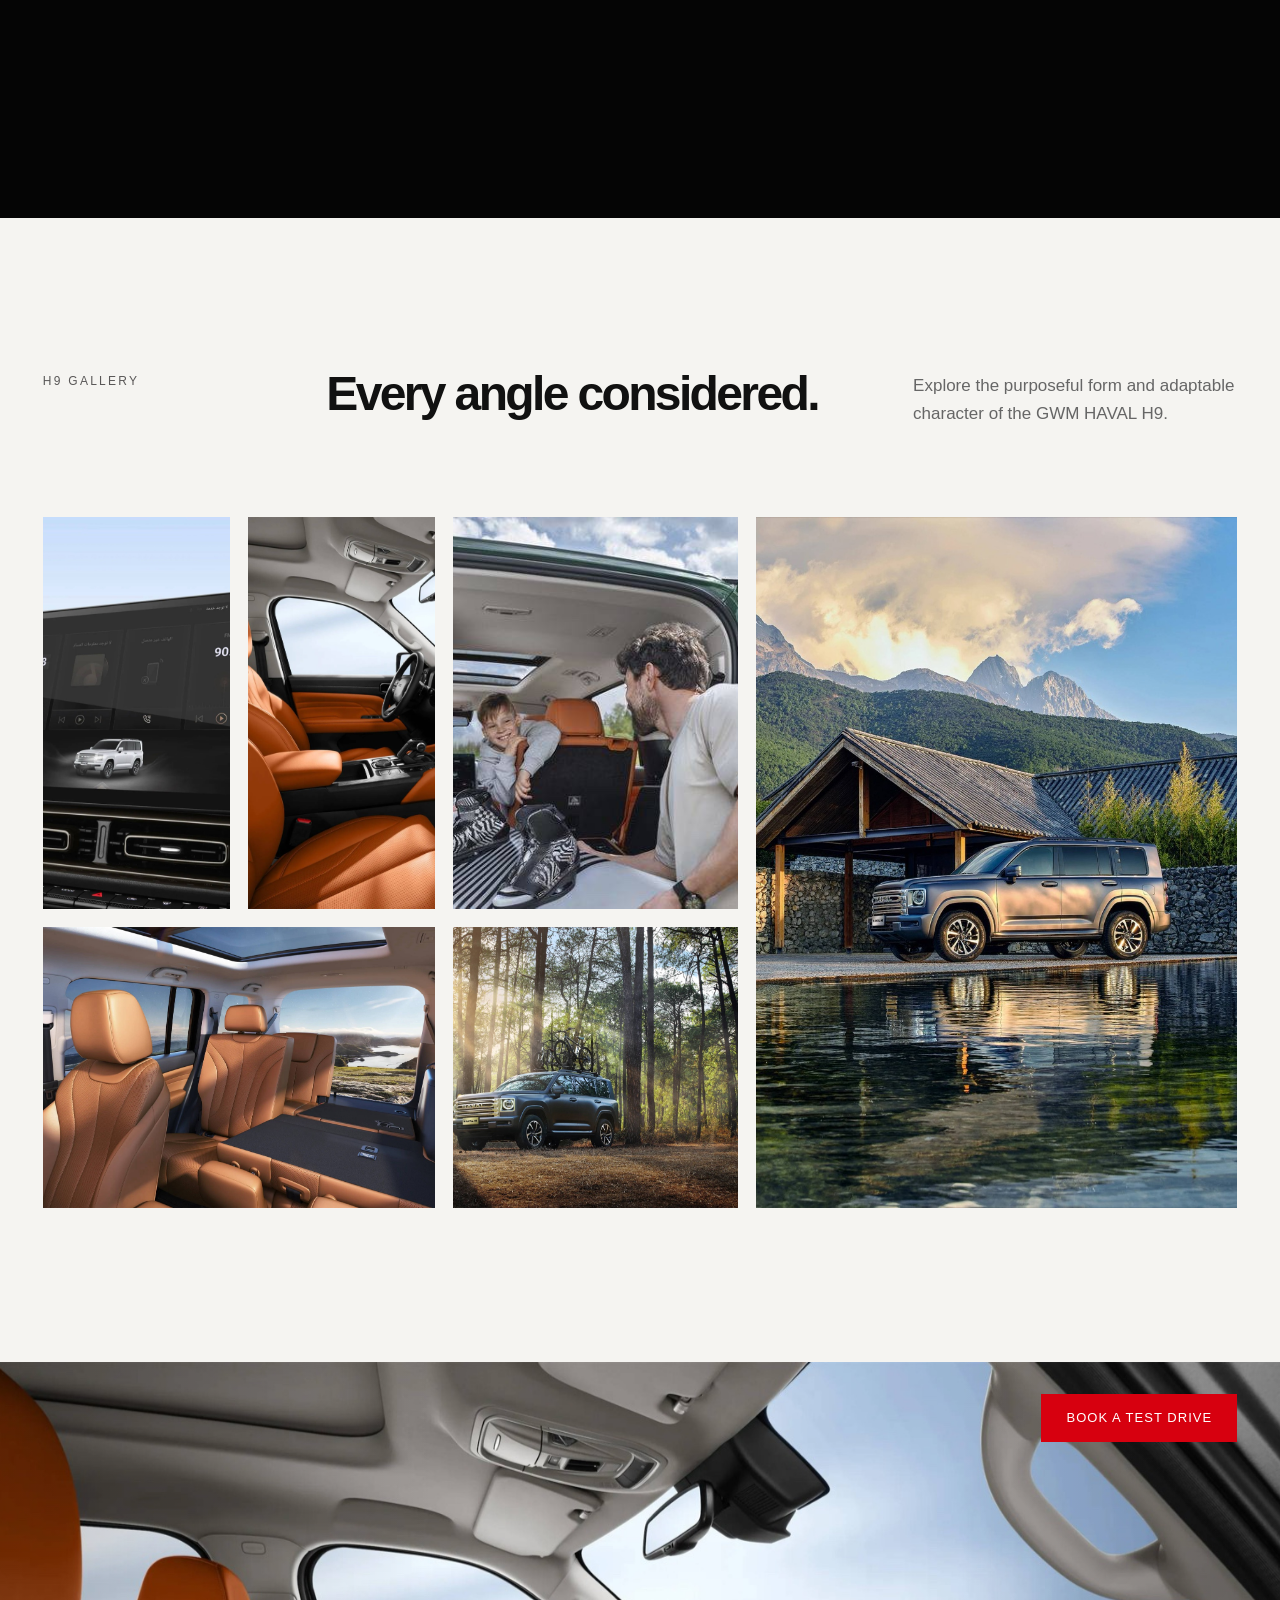
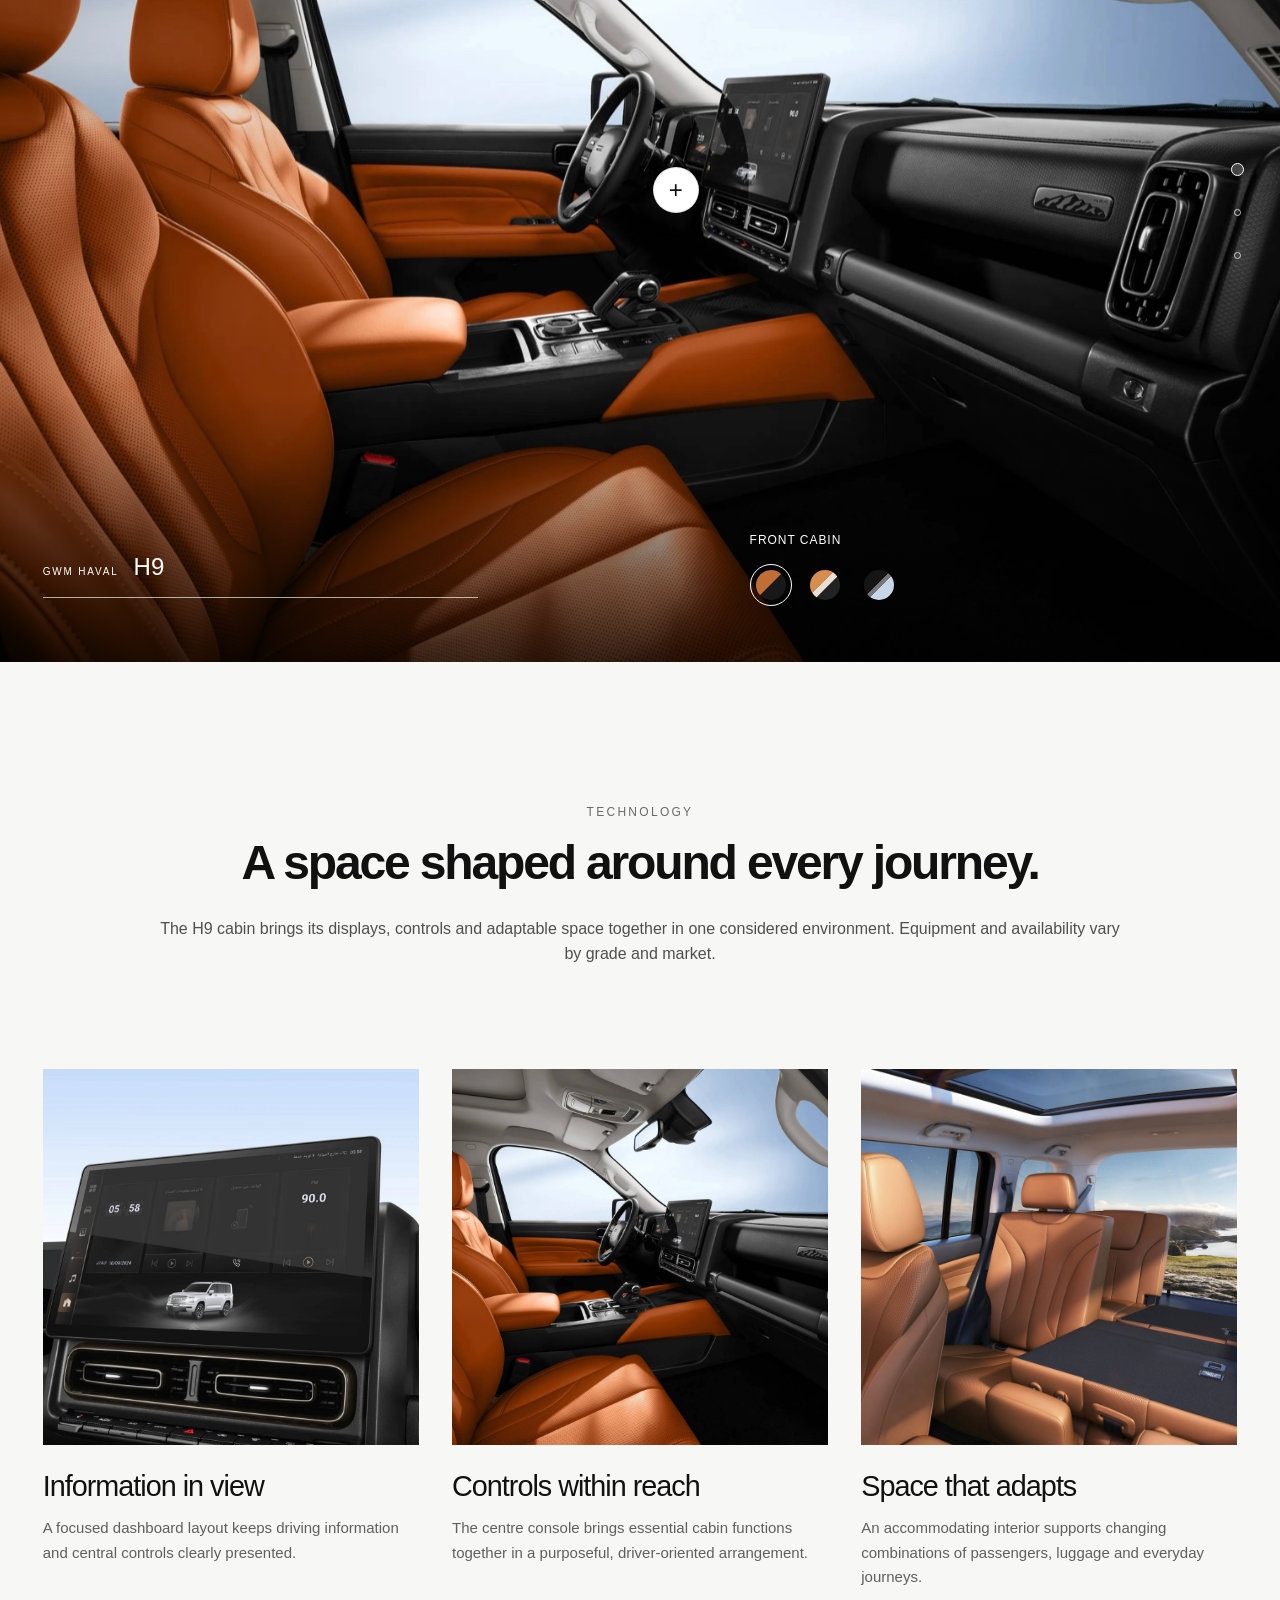
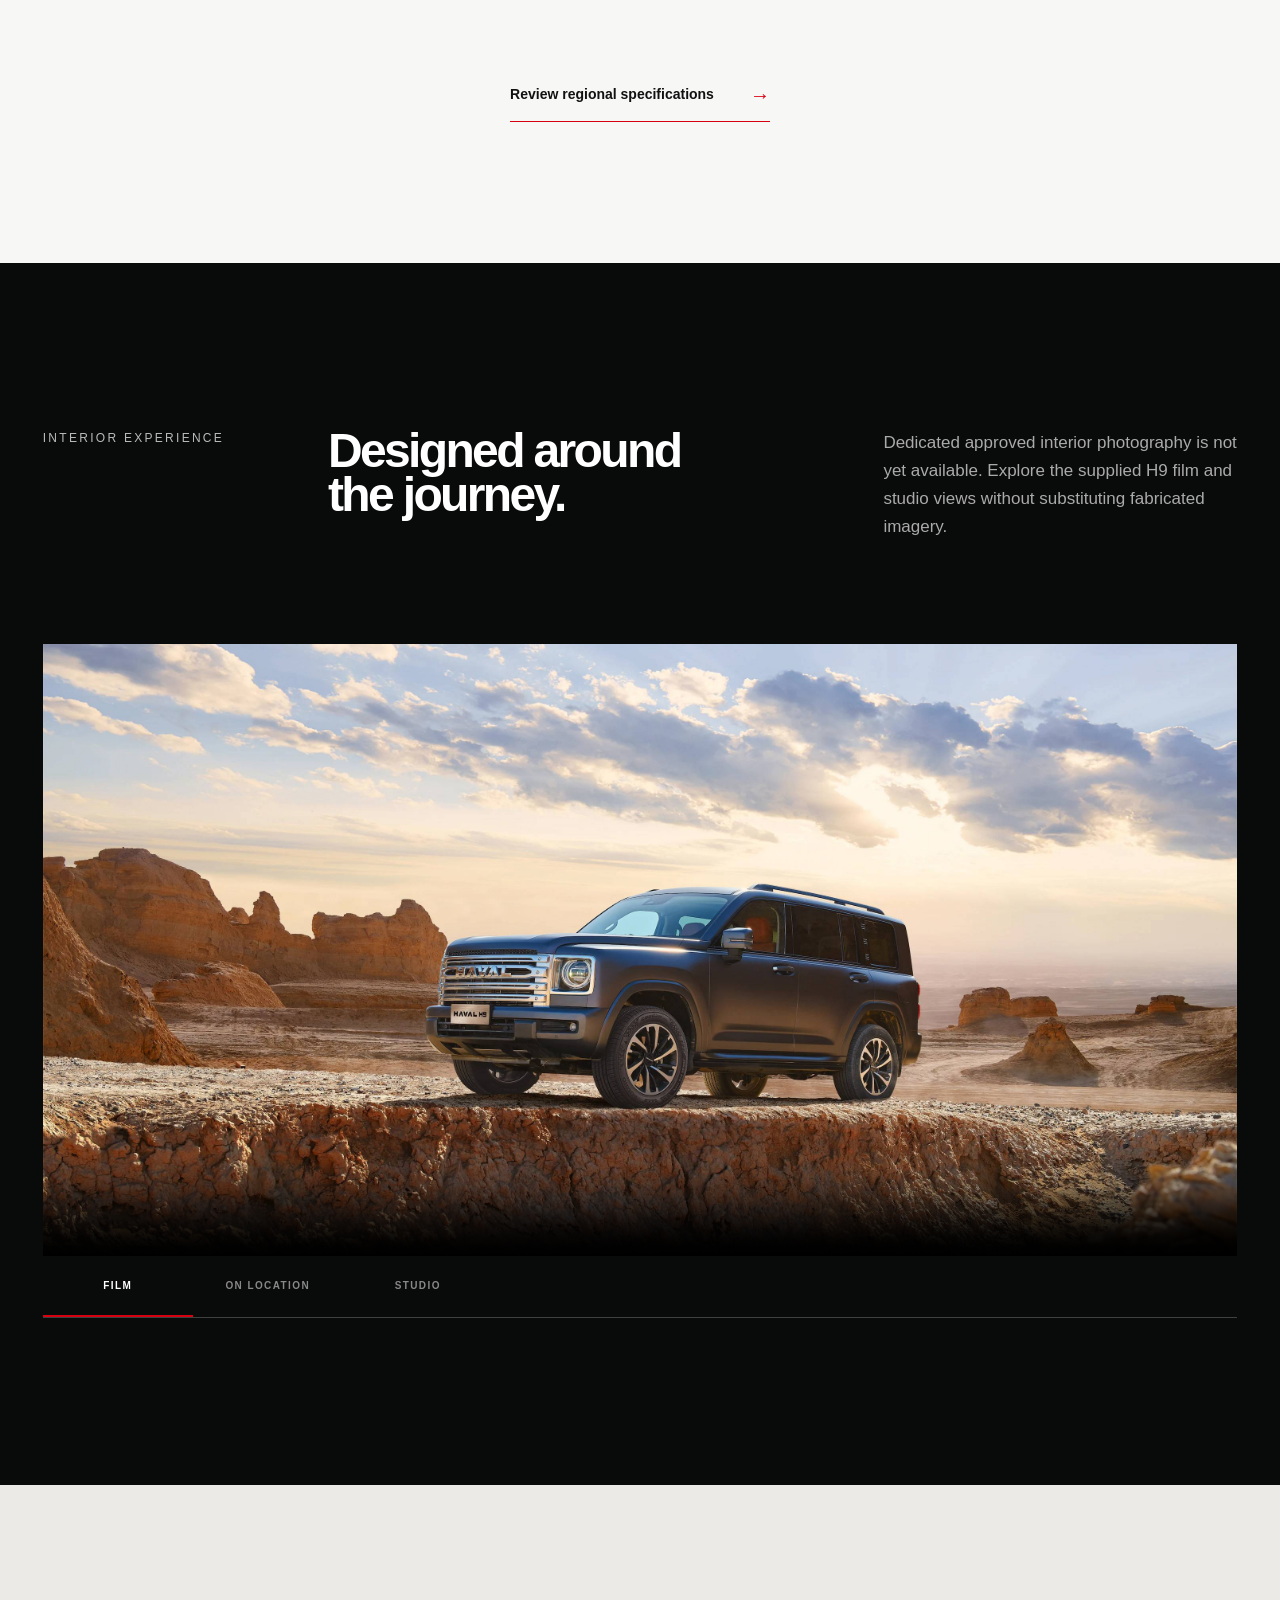
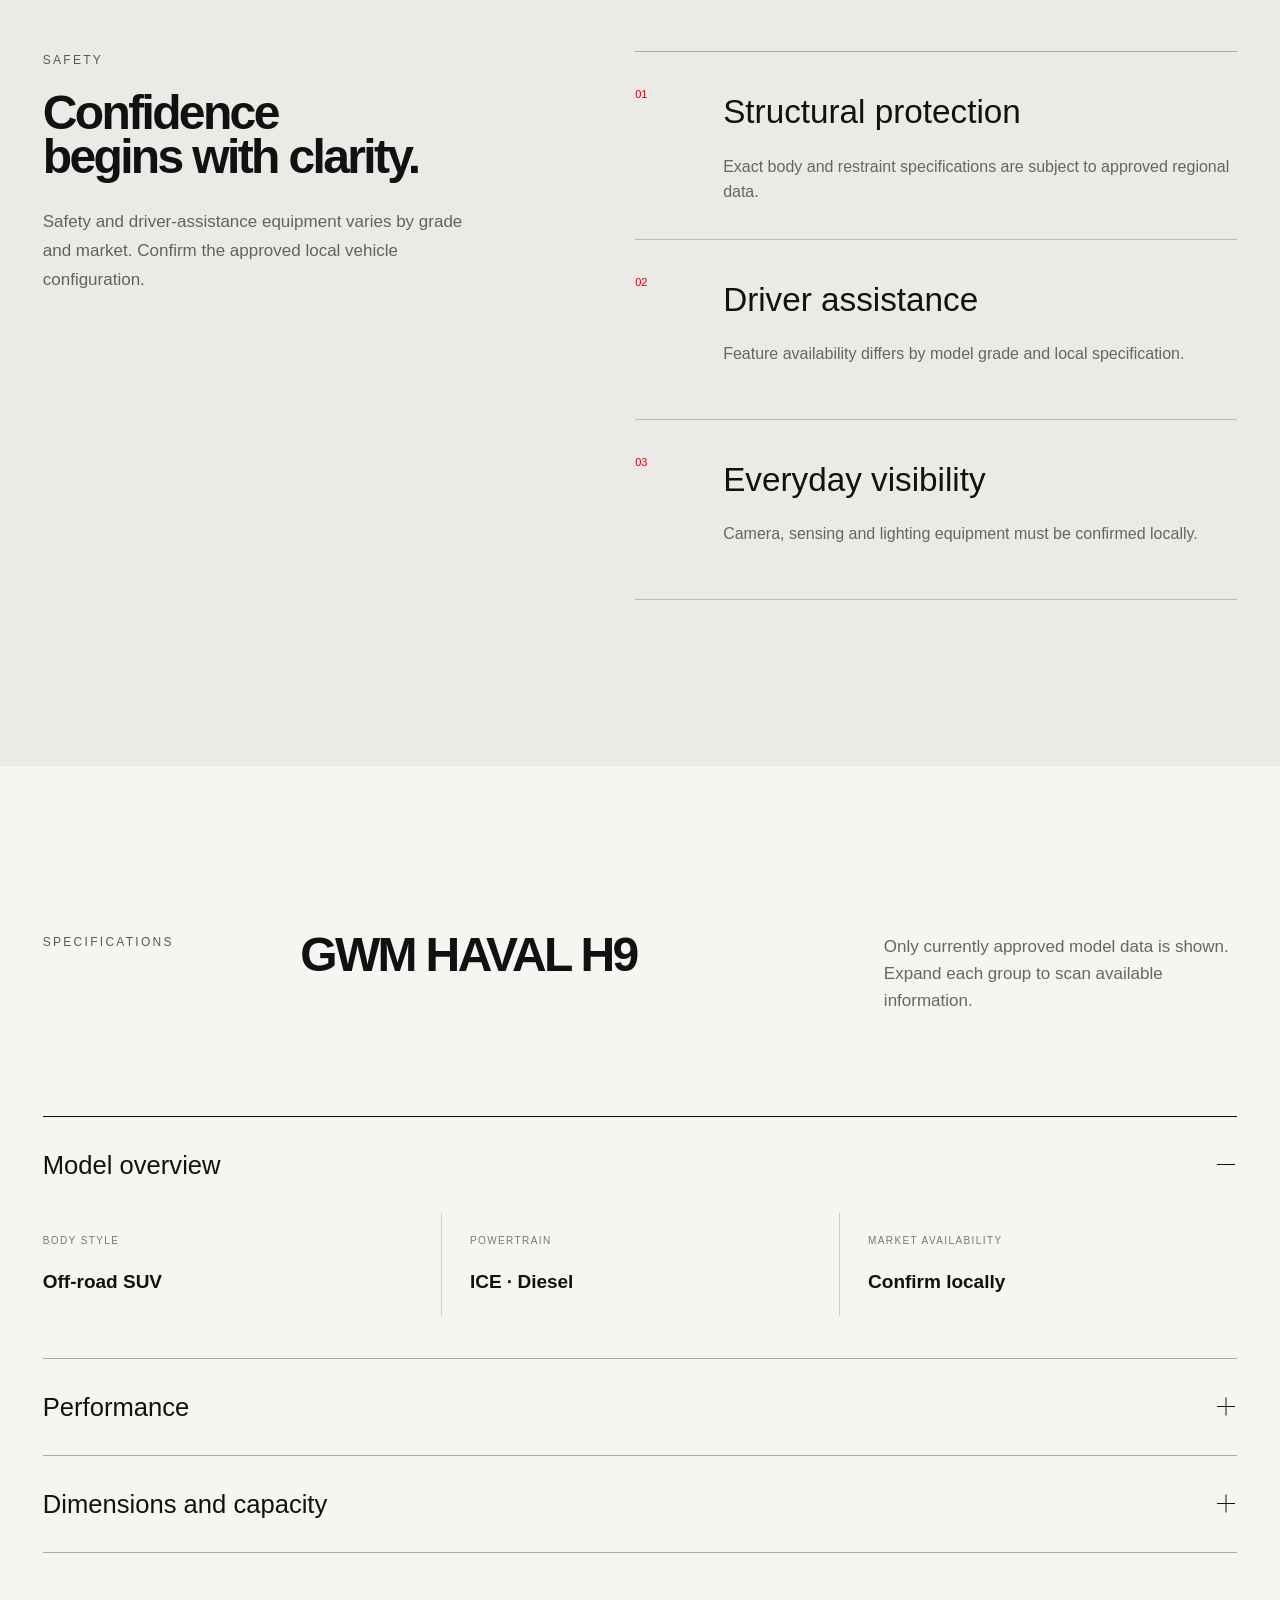
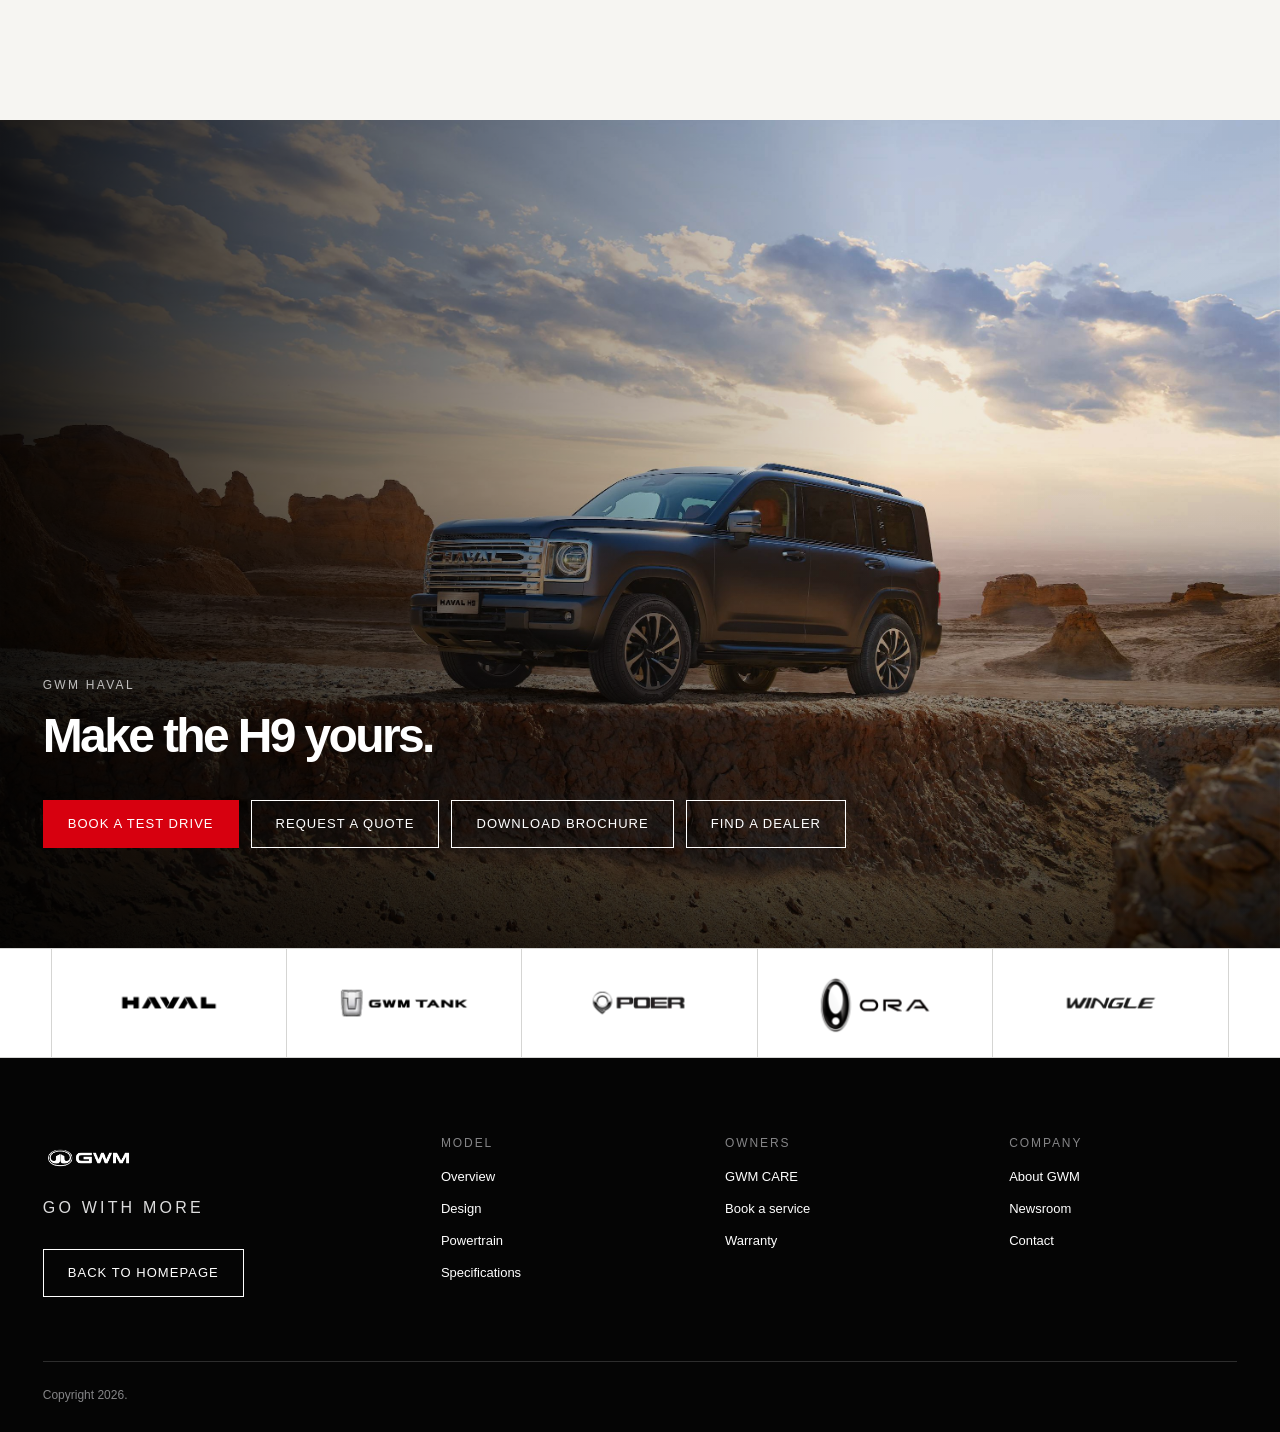
==== commit 04889512: "Update GWM concept and H9 experience" ====
--- a/product.html
+++ b/product.html
@@ -5,21 +5,26 @@
   <meta name="viewport" content="width=device-width, initial-scale=1">
   <meta name="description" content="Explore a GWM vehicle for the Middle East.">
   <title>GWM Model | Middle East</title>
-  <link rel="stylesheet" href="css/styles.css?v=41">
-  <link rel="stylesheet" href="css/product.css?v=1">
-  <script src="js/product.js?v=1" defer></script>
+  <link rel="stylesheet" href="css/styles.css?v=56">
+  <link rel="stylesheet" href="css/product.css?v=8">
+  <script src="js/product.js?v=8" defer></script>
 </head>
 <body class="product-page">
   <a class="skip-link" href="#main-content">Skip to content</a>
 
-  <header class="site-header is-scrolled" data-header>
+  <header class="site-header" data-header>
     <div class="site-header__inner">
-      <button class="icon-button icon-button--dark" type="button" aria-label="Open menu" aria-expanded="false" aria-controls="site-menu" data-menu-open><img src="assets/icons/menu.svg" alt="" width="22" height="22"></button>
+      <button class="icon-button" type="button" aria-label="Open menu" aria-expanded="false" aria-controls="site-menu" data-menu-open><img src="assets/icons/menu.svg" alt="" width="22" height="22"></button>
       <a class="site-logo" href="index.html" aria-label="GWM Middle East home"><img class="site-logo__dark" src="assets/brand/gwm-logo-standard.png" alt="GWM" width="140" height="60"><img class="site-logo__light" src="assets/brand/gwm-logo-white.png" alt="GWM" width="140" height="60"></a>
       <nav class="desktop-nav" aria-label="Primary"><a href="vehicles.html">Vehicles</a><a href="index.html#owners">Owners</a><a href="index.html#powertrains">Powertrains</a><a href="index.html#technology">Technology</a><a href="index.html#newsroom">Newsroom</a></nav>
-      <div class="site-header__actions"><button class="market-button" type="button" aria-label="Choose market" data-placeholder-action="Market selection is not connected in this prototype."><img src="assets/icons/globe.svg" alt="" width="20" height="20"></button><button class="language-button" type="button" data-placeholder-action="Arabic content is pending approved translation.">العربية</button><button class="button button--header" type="button" data-test-drive>Book a test drive</button></div>
+      <div class="site-header__actions"><button class="market-button" type="button" aria-label="Choose market" aria-controls="market-selector" aria-expanded="false" data-market-open><img src="assets/icons/globe.svg" alt="" width="20" height="20"></button><button class="language-button" type="button" data-placeholder-action="Arabic content is pending approved translation.">العربية</button><button class="button button--header" type="button" data-test-drive>Book a test drive</button></div>
     </div>
   </header>
+
+  <section class="market-selector" id="market-selector" aria-hidden="true" data-market-selector>
+    <button class="market-selector__backdrop" type="button" aria-label="Close market selector" data-market-close></button>
+    <div class="market-selector__panel" role="dialog" aria-modal="true" aria-labelledby="product-market-title"><header class="market-selector__header"><div><p class="eyebrow">GWM Middle East</p><h2 id="product-market-title">Choose your market</h2></div><button class="icon-button icon-button--dark" type="button" aria-label="Close market selector" data-market-close><img src="assets/icons/close.svg" alt="" width="20" height="20"></button></header><p class="market-selector__intro">Select a country to view its local GWM experience.</p><ul class="market-selector__grid"><li><a href="index.html"><span>AE</span><strong>United Arab Emirates</strong><img src="assets/icons/arrow-up-right.svg" alt=""></a></li><li><a href="saudi-arabia.html"><span>SA</span><strong>Saudi Arabia</strong><img src="assets/icons/arrow-up-right.svg" alt=""></a></li><li><button type="button" data-placeholder-action="The Kuwait market experience is coming soon."><span>KW</span><strong>Kuwait</strong><img src="assets/icons/arrow-up-right.svg" alt=""></button></li><li><button type="button" data-placeholder-action="The Qatar market experience is coming soon."><span>QA</span><strong>Qatar</strong><img src="assets/icons/arrow-up-right.svg" alt=""></button></li></ul></div>
+  </section>
 
   <aside class="site-menu" id="site-menu" aria-hidden="true" data-menu>
     <button class="site-menu__backdrop" type="button" aria-label="Close menu" data-menu-close></button>
@@ -27,32 +32,132 @@
   </aside>
 
   <main id="main-content">
-    <section class="product-hero" aria-labelledby="product-title">
-      <div class="product-hero__copy"><p class="eyebrow" data-model-family>GWM</p><h1 id="product-title" data-model-title>Model</h1><p data-model-slogan>Built for more.</p><div class="button-group"><button class="button" type="button" data-test-drive>Book a test drive</button><a class="button product-button--dark" href="#overview">Explore the model</a></div></div>
-      <figure class="product-hero__visual"><img src="assets/images/catalog-haval-h9-studio.png" alt="" data-model-image><figcaption>Actual vehicle specification and availability may vary by market.</figcaption></figure>
+    <section class="product-hero" aria-labelledby="product-title" data-product-hero>
+      <video class="product-hero__film" muted autoplay loop playsinline preload="metadata" poster="assets/images/haval-h9.jpg" aria-label="GWM HAVAL H9 film"><source src="assets/images/haval-h9-hero.m4v" type="video/mp4"></video>
+      <div class="product-hero__shade"></div>
+      <div class="product-hero__copy"><p class="eyebrow eyebrow--inverse" data-model-family>GWM HAVAL</p><h1 id="product-title" data-model-title>H9</h1><p data-model-slogan>Born for Off-Roading</p><div class="button-group"><button class="button" type="button" data-test-drive>Book a test drive</button><a class="button button--outline" href="#design">Discover H9</a></div></div>
+      <p class="product-hero__model" aria-hidden="true" data-model-title>H9</p>
+      <a class="product-scroll-cue" href="#design"><span>Scroll to discover</span><i></i></a>
     </section>
 
-    <nav class="model-nav" aria-label="Model sections" data-model-nav><div class="model-nav__identity"><span data-model-family>GWM</span><strong data-model-short-name>Model</strong></div><div class="model-nav__links"><a class="is-active" href="#overview">Overview</a><a href="#design">Design</a><a href="#performance">Powertrain</a><a href="#interior">Interior</a><a href="#safety">Safety</a><a href="#specifications">Specifications</a><a href="#gallery">Gallery</a></div><button class="button" type="button" data-test-drive>Test drive</button></nav>
+    <nav class="model-nav" aria-label="Model sections" data-model-nav><div class="model-nav__identity"><span data-model-family>GWM HAVAL</span><strong data-model-short-name>H9</strong></div><div class="model-nav__links"><a class="is-active" href="#design">Design</a><a href="#performance">Cabin</a><a href="#technology">Technology</a><a href="#interior">Interior</a><a href="#safety">Safety</a><a href="#specifications">Specifications</a></div><button class="button" type="button" data-test-drive>Test drive</button></nav>
 
-    <section class="product-section product-overview" id="overview" aria-labelledby="overview-title"><div class="container"><p class="product-breadcrumb"><a href="index.html">Middle East</a><span>/</span><a href="index.html#vehicles" data-model-family>GWM</a><span>/</span><strong data-model-short-name>Model</strong></p><div class="product-overview__grid"><div><p class="eyebrow" data-model-category>Vehicle</p><h2 id="overview-title" data-model-slogan>Built for more.</h2><p data-model-description>Explore this GWM vehicle. Approved regional product information will be added when available.</p></div><aside class="product-next"><p class="eyebrow">Your next step</p><h3>Experience it for yourself.</h3><p>Request a test drive or contact your local market team for availability.</p><button class="button" type="button" data-test-drive>Book a test drive</button><button class="button product-button--dark" type="button" data-placeholder-action="Quote requests are not connected in this prototype.">Request a quote</button></aside></div><dl class="product-facts"><div><dt>Body style</dt><dd data-model-body>Details pending</dd></div><div><dt>Powertrain</dt><dd data-model-powertrain>Details pending</dd></div><div><dt>Market availability</dt><dd>Confirm locally</dd></div><div><dt>Pricing</dt><dd>On request</dd></div></dl></div></section>
+    <section class="product-section design-film" id="design" aria-labelledby="design-title" data-design-film>
+      <h2 class="visually-hidden" id="design-title">GWM HAVAL H9 design story</h2>
+      <div class="design-film__track" data-design-film-track>
+        <div class="design-film__stage">
+          <video class="design-film__video" muted playsinline preload="metadata" poster="assets/images/haval-h9-design-scroll-poster.png" aria-describedby="design-film-description" data-design-film-video>
+            <source src="assets/video/haval-h9-design-scroll.mp4?v=2" type="video/mp4">
+            Your browser does not support the H9 design film. The chapter content below describes the vehicle's exterior, access and versatility.
+          </video>
+          <p class="visually-hidden" id="design-film-description">A studio film rotating around the GWM HAVAL H9 as its doors and rear access open to reveal the cabin.</p>
+          <div class="design-film__loading" role="status" aria-live="polite" data-design-film-loading><span></span><strong>Preparing the H9 design film</strong></div>
+          <div class="design-film__shade" aria-hidden="true"></div>
+          <div class="design-film__stories">
+            <article class="design-film__beat design-film__beat--one" data-design-beat data-start="0.08" data-end="0.25"><p>01 / Presence</p><h3>An unmistakable arrival.</h3><div>Upright proportions and a commanding stance give the H9 presence from the very first glance.</div></article>
+            <article class="design-film__beat design-film__beat--two" data-design-beat data-start="0.28" data-end="0.45"><p>02 / Design</p><h3>Strength in every line.</h3><div>A long, confident silhouette brings clarity and purpose to every angle.</div></article>
+            <article class="design-film__beat design-film__beat--three" data-design-beat data-start="0.48" data-end="0.68"><p>03 / Access</p><h3>Open to every journey.</h3><div>Wide-opening doors and generous rear access make every arrival feel effortless.</div></article>
+            <article class="design-film__beat design-film__beat--four" data-design-beat data-start="0.70" data-end="0.88"><p>04 / Versatility</p><h3>Space that adapts.</h3><div>An accommodating cabin transitions naturally between passengers, luggage, and the journeys ahead.</div></article>
+            <article class="design-film__beat design-film__beat--closing" data-design-beat data-start="0.90" data-end="1"><h3>Designed around real life.</h3><a class="button" href="#performance">Explore the GWM HAVAL H9</a></article>
+          </div>
+          <div class="design-film__progress" aria-hidden="true"><span class="design-film__progress-line"><i data-design-film-progress></i></span><ol><li class="is-active" data-design-progress="0">01</li><li data-design-progress="1">02</li><li data-design-progress="2">03</li><li data-design-progress="3">04</li></ol></div>
+          <p class="design-film__instruction" aria-hidden="true">Scroll to reveal</p>
+        </div>
+      </div>
+      <div class="design-film__reduced" data-design-film-reduced>
+        <figure><img src="assets/images/haval-h9-design-scroll-poster.png" alt="GWM HAVAL H9 in side profile with the rear access open"></figure>
+        <div class="container"><p class="eyebrow">Design story</p><h3>Designed around real life.</h3><ol><li><strong>An unmistakable arrival.</strong><span>Upright proportions and a commanding stance give the H9 presence from the very first glance.</span></li><li><strong>Strength in every line.</strong><span>A long, confident silhouette brings clarity and purpose to every angle.</span></li><li><strong>Open to every journey.</strong><span>Wide-opening doors and generous rear access make every arrival feel effortless.</span></li><li><strong>Space that adapts.</strong><span>An accommodating cabin transitions naturally between passengers, luggage, and the journeys ahead.</span></li></ol><a class="button product-button--dark" href="#performance">Explore the GWM HAVAL H9</a></div>
+      </div>
+      <div class="design-film__fallback container" hidden data-design-film-fallback><p class="eyebrow" data-model-category>Off-road SUV</p><h3>Presence without compromise.</h3><figure><img src="assets/images/catalog-haval-h9-studio.png" alt="GWM vehicle in a studio view" data-model-image></figure></div>
+    </section>
 
-    <section class="product-section product-feature" id="design" aria-labelledby="design-title"><div class="container product-feature__grid"><div class="product-feature__copy"><p class="eyebrow">Exterior design</p><h2 id="design-title">Confident from every angle.</h2><p>Explore the vehicle’s stance, proportions and distinctive GWM design details.</p><a class="text-link" href="#gallery">View gallery →</a></div><figure class="product-feature__media"><img src="assets/images/catalog-haval-h9-studio.png" alt="" loading="lazy" data-model-image><figcaption>Model shown for presentation. Regional details may vary.</figcaption></figure></div></section>
+    <section class="product-section h9-gallery" id="gallery" aria-labelledby="h9-gallery-title" data-h9-gallery>
+      <div class="container h9-gallery__inner">
+        <header class="h9-gallery__heading">
+          <p class="eyebrow">H9 gallery</p>
+          <h2 id="h9-gallery-title" data-reveal>Every angle considered.</h2>
+          <p data-reveal>Explore the purposeful form and adaptable character of the GWM HAVAL H9.</p>
+        </header>
+        <div class="h9-gallery__grid" data-reveal>
+          <figure class="h9-gallery__item h9-gallery__item--one"><img src="assets/images/h9-gallery-display.jpg" alt="GWM HAVAL H9 central display and dashboard controls" loading="lazy"></figure>
+          <figure class="h9-gallery__item h9-gallery__item--two"><img src="assets/images/h9-gallery-front-cabin.jpg" alt="GWM HAVAL H9 front cabin with orange seating" loading="lazy"></figure>
+          <figure class="h9-gallery__item h9-gallery__item--three"><img src="assets/images/h9-gallery-cargo.jpg" alt="Family loading equipment into the GWM HAVAL H9 cargo area" loading="lazy"></figure>
+          <figure class="h9-gallery__item h9-gallery__item--four"><img src="assets/images/h9-gallery-lakeside.jpg" alt="GWM HAVAL H9 beside a reflecting pool and mountain landscape" loading="lazy"></figure>
+          <figure class="h9-gallery__item h9-gallery__item--five"><img src="assets/images/h9-gallery-cabin-flex.jpg" alt="Flexible GWM HAVAL H9 seating and load-space arrangement" loading="lazy"></figure>
+          <figure class="h9-gallery__item h9-gallery__item--six"><img src="assets/images/h9-gallery-forest.jpg" alt="GWM HAVAL H9 prepared for a cycling trip in a forest" loading="lazy"></figure>
+        </div>
+      </div>
+    </section>
 
-    <section class="product-section product-performance" id="performance" aria-labelledby="performance-title"><div class="container"><p class="eyebrow eyebrow--inverse">Performance</p><h2 id="performance-title">Made to move with confidence.</h2><div class="product-performance__grid"><div><p>Powertrain choices and performance details differ by model and market. Confirm the approved configuration with your local GWM representative.</p><ul><li>Market-specific powertrain availability</li><li>Driving modes and capability vary by grade</li><li>Full technical data available on request</li></ul></div><div class="product-performance__type"><span>Available powertrain</span><strong data-model-powertrain>Details pending</strong></div></div></div></section>
+    <section class="product-section cabin-explorer" id="performance" aria-labelledby="cabin-explorer-title" data-cabin-explorer>
+      <h2 class="visually-hidden" id="cabin-explorer-title">Explore the GWM HAVAL H9 cabin</h2>
+      <div class="cabin-explorer__media" aria-live="polite">
+        <img class="is-active" src="assets/images/h9-gallery-front-cabin.jpg" alt="GWM HAVAL H9 front cabin with orange seating" data-cabin-image="front">
+        <img src="assets/images/h9-gallery-cabin-flex.jpg" alt="Flexible seating and load-space arrangement inside the GWM HAVAL H9" data-cabin-image="space">
+        <img src="assets/images/h9-gallery-display.jpg" alt="GWM HAVAL H9 central display and dashboard controls" data-cabin-image="display">
+      </div>
+      <div class="cabin-explorer__shade" aria-hidden="true"></div>
+      <button class="button cabin-explorer__cta" type="button" data-test-drive>Book a test drive</button>
+      <button class="cabin-explorer__hotspot" type="button" aria-expanded="false" aria-controls="cabin-explorer-note" data-cabin-hotspot><span aria-hidden="true">+</span><span class="visually-hidden">Show cabin detail</span></button>
+      <aside class="cabin-explorer__note" id="cabin-explorer-note" hidden data-cabin-note><strong>Made for the journey.</strong><p>An expansive cabin shaped around passenger comfort and everyday versatility.</p></aside>
+      <div class="cabin-explorer__identity"><span data-model-family>GWM HAVAL</span><strong data-model-short-name>H9</strong></div>
+      <div class="cabin-explorer__choice">
+        <p data-cabin-label>Front cabin</p>
+        <div class="cabin-explorer__swatches" role="tablist" aria-label="H9 cabin views">
+          <button class="is-active" type="button" role="tab" aria-selected="true" aria-label="Show front cabin" data-cabin-control="front"><span></span></button>
+          <button type="button" role="tab" aria-selected="false" aria-label="Show flexible space" data-cabin-control="space"><span></span></button>
+          <button type="button" role="tab" aria-selected="false" aria-label="Show central display" data-cabin-control="display"><span></span></button>
+        </div>
+      </div>
+      <div class="cabin-explorer__steps" role="tablist" aria-label="Cabin presentation controls">
+        <button class="is-active" type="button" role="tab" aria-selected="true" aria-label="Front cabin" data-cabin-control="front"><span>01</span></button>
+        <button type="button" role="tab" aria-selected="false" aria-label="Flexible space" data-cabin-control="space"><span>02</span></button>
+        <button type="button" role="tab" aria-selected="false" aria-label="Central display" data-cabin-control="display"><span>03</span></button>
+      </div>
+    </section>
 
-    <section class="product-section product-feature product-feature--reverse" id="interior" aria-labelledby="interior-title"><div class="container product-feature__grid"><div class="product-feature__copy"><p class="eyebrow">Interior</p><h2 id="interior-title">Designed around the journey.</h2><p>Cabin comfort, technology and material specifications will be confirmed for each regional grade.</p></div><div class="product-placeholder"><span>Interior imagery</span><strong>Approved asset pending</strong></div></div></section>
+    <section class="product-section technology-story" id="technology" aria-labelledby="technology-title">
+      <div class="container technology-story__intro">
+        <p class="eyebrow">Technology</p>
+        <h2 id="technology-title" data-reveal>A space shaped around every journey.</h2>
+        <p data-reveal>The H9 cabin brings its displays, controls and adaptable space together in one considered environment. Equipment and availability vary by grade and market.</p>
+      </div>
+      <div class="container technology-story__features">
+        <article class="technology-feature" data-reveal>
+          <figure><img src="assets/images/h9-gallery-display.jpg" alt="GWM HAVAL H9 dashboard and central display" loading="lazy"></figure>
+          <h3>Information in view</h3>
+          <p>A focused dashboard layout keeps driving information and central controls clearly presented.</p>
+        </article>
+        <article class="technology-feature" data-reveal>
+          <figure><img src="assets/images/h9-gallery-front-cabin.jpg" alt="Front seats and centre console inside the GWM HAVAL H9" loading="lazy"></figure>
+          <h3>Controls within reach</h3>
+          <p>The centre console brings essential cabin functions together in a purposeful, driver-oriented arrangement.</p>
+        </article>
+        <article class="technology-feature" data-reveal>
+          <figure><img src="assets/images/h9-gallery-cabin-flex.jpg" alt="Flexible passenger and load-space arrangement in the GWM HAVAL H9" loading="lazy"></figure>
+          <h3>Space that adapts</h3>
+          <p>An accommodating interior supports changing combinations of passengers, luggage and everyday journeys.</p>
+        </article>
+      </div>
+      <div class="container technology-story__foot"><a href="#specifications">Review regional specifications <span aria-hidden="true">→</span></a></div>
+    </section>
 
-    <section class="product-section product-safety" id="safety" aria-labelledby="safety-title"><div class="container"><div class="section-heading section-heading--rule"><p class="eyebrow">Safety</p><h2 id="safety-title">Confidence by design.</h2><p>Safety equipment and driver-assistance features vary by model, grade and market. Consult approved local product information.</p></div><ol class="product-safety__list"><li><span>01</span><strong>Structural protection</strong></li><li><span>02</span><strong>Driver assistance</strong></li><li><span>03</span><strong>Everyday visibility</strong></li></ol></div></section>
+    <section class="product-section product-interior" id="interior" aria-labelledby="interior-title"><div class="container product-interior__heading"><p class="eyebrow eyebrow--inverse">Interior experience</p><h2 id="interior-title" data-reveal>Designed around the journey.</h2><p>Dedicated approved interior photography is not yet available. Explore the supplied H9 film and studio views without substituting fabricated imagery.</p></div><div class="media-explorer" data-media-explorer><div class="media-explorer__viewport"><video muted loop playsinline controls preload="metadata" poster="assets/images/haval-h9.jpg" data-media-item="film"><source src="assets/images/haval-h9-hero.m4v" type="video/mp4"></video><img src="assets/images/haval-h9.jpg" alt="GWM HAVAL H9 in its desert environment" loading="lazy" data-media-item="lifestyle" hidden><img src="assets/images/catalog-haval-h9-studio.png" alt="Black GWM HAVAL H9 studio view" loading="lazy" data-media-item="studio" hidden data-model-image></div><div class="media-explorer__controls" role="tablist" aria-label="H9 media"><button class="is-active" type="button" role="tab" aria-selected="true" data-media-control="film">Film</button><button type="button" role="tab" aria-selected="false" data-media-control="lifestyle">On location</button><button type="button" role="tab" aria-selected="false" data-media-control="studio">Studio</button></div></div></section>
 
-    <section class="product-section product-specifications" id="specifications" aria-labelledby="specifications-title"><div class="container"><div class="section-heading section-heading--rule"><p class="eyebrow">Specifications</p><h2 id="specifications-title"><span data-model-full-name>GWM Model</span></h2><p>Technical figures are awaiting approved regional product data.</p></div><dl class="product-specifications__grid"><div><dt>Engine / motor</dt><dd>Details on request</dd></div><div><dt>Transmission</dt><dd>Details on request</dd></div><div><dt>Dimensions</dt><dd>Details on request</dd></div><div><dt>Seating</dt><dd>Details on request</dd></div><div><dt>Drive system</dt><dd>Details on request</dd></div><div><dt>Warranty</dt><dd>Confirm locally</dd></div><div><dt>Colours</dt><dd>Market dependent</dd></div><div><dt>Price</dt><dd>On request</dd></div></dl></div></section>
+    <section class="product-section product-safety" id="safety" aria-labelledby="safety-title"><div class="container product-safety__layout"><header><p class="eyebrow">Safety</p><h2 id="safety-title" data-reveal>Confidence begins with clarity.</h2><p>Safety and driver-assistance equipment varies by grade and market. Confirm the approved local vehicle configuration.</p></header><ol><li data-reveal><span>01</span><div><strong>Structural protection</strong><p>Exact body and restraint specifications are subject to approved regional data.</p></div></li><li data-reveal><span>02</span><div><strong>Driver assistance</strong><p>Feature availability differs by model grade and local specification.</p></div></li><li data-reveal><span>03</span><div><strong>Everyday visibility</strong><p>Camera, sensing and lighting equipment must be confirmed locally.</p></div></li></ol></div></section>
 
-    <section class="product-section product-gallery" id="gallery" aria-labelledby="gallery-title"><div class="container"><div class="section-heading section-heading--rule"><p class="eyebrow">Gallery</p><h2 id="gallery-title">Explore the details.</h2></div><div class="product-gallery__grid"><figure><img src="assets/images/catalog-haval-h9-studio.png" alt="" loading="lazy" data-model-image></figure><div class="product-placeholder"><span>Lifestyle imagery</span><strong>Approved asset pending</strong></div><div class="product-placeholder"><span>Interior details</span><strong>Approved asset pending</strong></div></div><p class="product-note">Images are for concept presentation. Vehicle appearance, equipment and availability may vary by market.</p></div></section>
+    <section class="product-section product-specifications" id="specifications" aria-labelledby="specifications-title"><div class="container"><header class="specifications-heading"><p class="eyebrow">Specifications</p><h2 id="specifications-title"><span data-model-full-name>GWM HAVAL H9</span></h2><p>Only currently approved model data is shown. Expand each group to scan available information.</p></header><div class="specification-groups"><details open><summary>Model overview <span></span></summary><dl><div><dt>Body style</dt><dd data-model-body>Off-road SUV</dd></div><div><dt>Powertrain</dt><dd data-model-powertrain>ICE · Diesel</dd></div><div><dt>Market availability</dt><dd>Confirm locally</dd></div></dl></details><details><summary>Performance <span></span></summary><dl><div><dt>Engine / motor</dt><dd>Details on request</dd></div><div><dt>Transmission</dt><dd>Details on request</dd></div><div><dt>Drive system</dt><dd>Details on request</dd></div></dl></details><details><summary>Dimensions and capacity <span></span></summary><dl><div><dt>Dimensions</dt><dd>Details on request</dd></div><div><dt>Seating</dt><dd>Details on request</dd></div><div><dt>Warranty</dt><dd>Confirm locally</dd></div></dl></details></div></div></section>
+
+    <section class="product-conversion" aria-labelledby="conversion-title"><img src="assets/images/haval-h9.jpg" alt="GWM HAVAL H9 in a desert landscape at sunset" loading="lazy" data-model-lifestyle><div class="product-conversion__shade"></div><div class="container product-conversion__content"><p class="eyebrow eyebrow--inverse" data-model-family>GWM HAVAL</p><h2 id="conversion-title">Make the H9 yours.</h2><div class="conversion-actions"><button class="button" type="button" data-test-drive>Book a test drive</button><button class="button button--outline" type="button" data-placeholder-action="Quote requests will be connected to the selected market.">Request a quote</button><button class="button button--outline" type="button" data-placeholder-action="The approved H9 brochure is not yet available.">Download brochure</button><a class="button button--outline" href="index.html#regional-network">Find a dealer</a></div></div></section>
   </main>
+
+<nav class="brand-ribbon" aria-label="Explore GWM brands"><div class="brand-ribbon__track"><a href="vehicles.html" aria-label="Explore GWM HAVAL"><img src="assets/brand/haval-logo.png" alt="HAVAL"></a><a href="vehicles.html" aria-label="Explore GWM TANK"><img src="assets/brand/gwm-tank-logo.png" alt="GWM TANK"></a><a href="vehicles.html" aria-label="Explore GWM POER"><img src="assets/brand/poer-logo.png" alt="POER"></a><a href="vehicles.html" aria-label="Explore GWM ORA"><img src="assets/brand/ora-logo.png" alt="ORA"></a><a href="vehicles.html" aria-label="Explore GWM WINGLE"><img src="assets/brand/wingle-logo.png" alt="WINGLE"></a></div></nav>
 
   <footer class="footer" id="footer"><div class="container footer__grid"><div class="footer__brand"><img src="assets/brand/gwm-logo-white.png" alt="GWM" width="136" height="60"><p>Go with more</p><a class="button button--outline" href="index.html">Back to homepage</a></div><nav aria-label="Model links"><h2>Model</h2><a href="#overview">Overview</a><a href="#design">Design</a><a href="#performance">Powertrain</a><a href="#specifications">Specifications</a></nav><nav aria-label="Owner links"><h2>Owners</h2><a href="index.html#owners">GWM CARE</a><a href="index.html#owners">Book a service</a><a href="index.html#owners">Warranty</a></nav><nav aria-label="Company links"><h2>Company</h2><a href="index.html#regional-network">About GWM</a><a href="index.html#newsroom">Newsroom</a><a href="index.html#footer">Contact</a></nav></div><div class="container footer__bottom"><p>Copyright 2026.</p></div></footer>
 
-  <button class="ask-gwm" type="button" data-placeholder-action="Ask GWM is a concept feature and is not connected to a live service.">✦ Ask GWM</button>
+  <button class="ask-gwm" type="button" data-ask-gwm>✦ Ask GWM</button>
   <div class="toast" role="status" aria-live="polite" hidden data-toast></div>
   <dialog class="test-drive-dialog" id="test-drive-dialog" aria-labelledby="test-drive-title" data-test-drive-dialog><form method="dialog"><div class="dialog-top"><div><p class="eyebrow">Next step</p><h2 id="test-drive-title">Book a test drive</h2></div><button class="icon-button icon-button--dark" type="submit" value="cancel" aria-label="Close"><img src="assets/icons/close.svg" alt="" width="20" height="20"></button></div><p>This concept form is not connected to a booking service. Your details will not be submitted.</p><label>Full name<input type="text" autocomplete="name" placeholder="Your name"></label><label>Email<input type="email" autocomplete="email" placeholder="name@example.com"></label><label>Preferred model<input type="text" readonly data-dialog-model></label><button class="button" value="cancel" type="submit">Close prototype form</button></form></dialog>
+  <section class="ask-overlay" aria-hidden="true" data-ask-overlay><button class="ask-overlay__backdrop" type="button" aria-label="Close Ask GWM" data-ask-close></button><div class="ask-overlay__panel" role="dialog" aria-modal="true" aria-labelledby="product-ask-title"><div class="ask-overlay__top"><p class="eyebrow" id="product-ask-title">Ask GWM about <span data-model-short-name>this model</span></p><button class="icon-button icon-button--dark" type="button" aria-label="Close Ask GWM" data-ask-close><img src="assets/icons/close.svg" alt="" width="20" height="20"></button></div><form class="ask-search" data-ask-form><img src="assets/icons/search.svg" alt="" width="22" height="22"><input name="question" autocomplete="off" placeholder="Ask about this model…" aria-label="Ask GWM a question"><button class="button" type="submit">Send</button></form><div class="ask-tabs"><button type="button" aria-selected="true">✦ Ask GWM</button></div><div class="ask-overlay__body" data-ask-log aria-live="polite"><div class="ask-intro"><p>Ask about this vehicle, its powertrain, ownership support or arranging a test drive.</p><span>Suggested</span><div class="ask-suggestions"><button type="button" data-ask-suggestion>What powertrain is available?</button><button type="button" data-ask-suggestion>How do I book a test drive?</button><button type="button" data-ask-suggestion>Where can I find local availability?</button></div></div></div></div></section>
 </body>
 </html>
--- a/css/styles.css
+++ b/css/styles.css
@@ -47,6 +47,10 @@
 @media(max-width:820px){.site-header__actions .language-button,.button--header{display:none}.site-header__inner{gap:12px}.hero{height:900px;min-height:100svh}.hero-slide>img,.hero-slide>video{object-position:62% center}.hero-slide__scrim{background:linear-gradient(0deg,rgba(0,0,0,.82),rgba(0,0,0,.05) 80%)}.hero-slide__content{top:auto;right:var(--gutter);bottom:150px}.hero-slide__identity{display:none}.hero__controls{top:auto;right:auto;left:var(--gutter);bottom:56px;display:flex;transform:none}.hero__controls button{width:28px;height:3px}.hero__controls button.is-active{width:54px;height:3px}.category-tabs{grid-template-columns:repeat(2,1fr)}.category-tabs button:nth-child(2){border-right:0}.category-tabs button:nth-child(-n+2){border-bottom-color:rgba(255,255,255,.16)}.category-tabs button[aria-selected=true]{border-bottom-color:var(--red)}.model-selector{height:500px}.model-selector__vehicle{width:78vw}.model-selector__vehicle.is-previous{transform:translate(-122%,-44%) scale(.57)}.model-selector__vehicle.is-next{transform:translate(22%,-44%) scale(.57)}.tank-feature__grid,.care__grid{grid-template-columns:1fr}.tank-feature__content{order:2}.powertrain-grid,.technology-grid{grid-template-columns:1fr 1fr}.pillar-grid{grid-template-columns:1fr}.market-list{grid-template-columns:repeat(2,1fr)}.footer__grid{grid-template-columns:1fr 1fr}.footer__brand{grid-column:1/-1}.site-menu__grid{grid-template-columns:1fr;gap:32px;max-height:65vh;overflow:auto}.site-menu__panel{padding-bottom:36px}}
 @media(max-width:600px){:root{--gutter:20px;--section-space:72px}.container{width:calc(100% - 40px)}.container--wide-text{margin-inline:20px}.hero-slide__content{gap:18px;bottom:120px}.hero-slide__copy{font-size:17px}.hero-slide__content .button-group{align-items:stretch;flex-direction:column}.hero-slide__content .button{width:100%}.category-selector__intro{padding-bottom:30px}.category-tabs button{min-height:92px;gap:10px;font-size:17px}.category-tabs__icon{font-size:20px}.category-models{grid-template-columns:1fr;width:100%}.category-model{min-height:480px}.category-model img{min-height:300px}.category-selector__footer{align-items:flex-start;flex-direction:column}.model-selector{height:420px;margin-top:42px}.model-selector__heading{top:26px}.model-selector__heading h3{font-size:25px}.model-selector__arrow{top:20px;width:42px;height:42px}.model-selector__arrow--previous{left:16px}.model-selector__arrow--next{right:16px}.model-selector__stage{inset-top:82px}.model-selector__vehicle{width:104vw}.model-selector__vehicle.is-previous{transform:translate(-126%,-40%) scale(.52)}.model-selector__vehicle.is-next{transform:translate(26%,-40%) scale(.52)}.model-selector__note{right:16px;bottom:12px}.vehicle-showcase{height:680px}.vehicle-showcase>img{object-position:62% center}.vehicle-showcase__content{right:20px}.tank-feature h2{font-size:96px}.powertrain-grid,.vehicle-grid,.technology-grid,.news-grid{grid-template-columns:1fr}.powertrain-grid button{min-height:190px}.brand-tabs{margin-inline:-20px;padding-inline:20px}.market-list{grid-template-columns:1fr 1fr}.footer__grid{grid-template-columns:1fr}.footer__brand{grid-column:auto}.footer__bottom{align-items:flex-start;flex-direction:column;gap:20px}.ask-gwm{right:16px;bottom:16px}.toast{right:16px;bottom:78px}.test-drive-dialog form{padding:24px}.dialog-top h2{font-size:32px}}
 @media(max-width:380px){h1{font-size:38px}.hero-slide__copy{font-size:16px}.market-list{grid-template-columns:1fr}.button{padding-inline:18px}.site-logo{width:124px}.site-logo img,.site-menu__top>img{height:52px}.powertrain-grid button{padding:22px}}
+
+/* Market selector */
+.market-selector{position:fixed;z-index:120;inset:0;visibility:hidden;opacity:0;transition:opacity .25s var(--ease),visibility .25s}.market-selector.is-open{visibility:visible;opacity:1}.market-selector__backdrop{position:absolute;inset:0;border:0;background:rgba(0,0,0,.48);cursor:pointer}.market-selector__panel{position:absolute;top:0;right:0;width:min(920px,100%);height:100%;overflow:auto;background:#f4f3f0;padding:clamp(28px,4vw,58px);transform:translateX(100%);transition:transform .42s var(--ease)}.market-selector.is-open .market-selector__panel{transform:none}.market-selector__header{display:flex;align-items:flex-start;justify-content:space-between;gap:24px;border-top:2px solid var(--ink);padding-top:24px}.market-selector__header h2{margin-top:12px;font-size:clamp(38px,5vw,64px);line-height:1}.market-selector__intro{max-width:560px;margin:20px 0 42px;color:var(--grey-700);font-size:17px}.market-selector__grid{display:grid;grid-template-columns:repeat(2,minmax(0,1fr));margin:0;padding:0;border-top:1px solid var(--ink);border-left:1px solid var(--border);list-style:none}.market-selector__grid li{border-right:1px solid var(--border);border-bottom:1px solid var(--border)}.market-selector__grid :is(a,button){position:relative;display:grid;width:100%;min-height:118px;grid-template-columns:36px minmax(0,1fr) 20px;align-items:start;gap:14px;border:0;background:transparent;color:var(--ink);padding:22px;text-align:left;cursor:pointer;transition:background .2s var(--ease)}.market-selector__grid :is(a,button):hover,.market-selector__grid :is(a,button):focus-visible{background:#fff}.market-selector__grid span{color:var(--red);font-size:11px;letter-spacing:.16em}.market-selector__grid strong{font-size:15px;line-height:1.35}.market-selector__grid img{width:18px;height:18px;align-self:end;grid-column:3;filter:opacity(.55);transition:transform .2s var(--ease)}.market-selector__grid :is(a,button):hover img{transform:translate(2px,-2px)}body.market-selector-open{overflow:hidden}.market-list a{position:relative;display:grid;width:100%;height:100%;min-height:142px;grid-template-columns:32px minmax(0,1fr);grid-template-rows:auto 1fr;align-items:start;gap:26px 16px;background:transparent;color:var(--ink);padding:24px;text-align:left;transition:background .25s var(--ease)}.market-list a::before{position:absolute;top:0;right:100%;left:0;height:3px;background:var(--red);content:"";transition:right .35s var(--ease)}.market-list a:hover,.market-list a:focus-visible{background:var(--white)}.market-list a:hover::before,.market-list a:focus-visible::before{right:0}.market-list a>img{width:20px;height:20px;align-self:end;grid-column:1;grid-row:2;transition:filter .2s var(--ease),transform .2s var(--ease)}.market-list a:hover>img,.market-list a:focus-visible>img{filter:invert(14%) sepia(99%) saturate(5834%) hue-rotate(349deg) brightness(83%) contrast(110%);transform:translate(2px,-2px)}
+@media(max-width:600px){.market-selector__panel{padding:24px 20px}.market-selector__grid{grid-template-columns:1fr}.market-selector__grid :is(a,button){min-height:92px}.market-selector__intro{margin-bottom:28px}}
 .model-selector{margin-inline:calc(var(--gutter) * -1)}
 .brand-house{margin:calc(var(--section-space) * -1) calc(var(--gutter) * -1) 0;background:#f1f1f1;padding:76px var(--gutter) 34px}.brand-house__header{max-width:720px}.brand-house__header h3{margin-top:12px;font-size:clamp(32px,3vw,52px);font-weight:600}.brand-house__header>p:last-child{max-width:680px;margin-top:10px;color:var(--grey-700);font-size:clamp(16px,1.4vw,21px);font-weight:300}.brand-house__tabs{display:flex;margin-top:48px;border-bottom:1px solid var(--grey-300);overflow-x:auto}.brand-house__tabs button{min-width:max-content;border:0;border-bottom:3px solid transparent;background:transparent;padding:18px 26px;color:var(--ink);font-size:12px;letter-spacing:.18em;white-space:nowrap;cursor:pointer}.brand-house__tabs button[aria-selected=true]{border-color:var(--red)}.brand-house__stage{position:relative;display:grid;height:clamp(500px,45vw,690px);grid-template-columns:repeat(3,1fr);align-items:end;margin-top:24px;overflow:hidden}.brand-house__identity{position:absolute;z-index:3;top:72px;left:50%;width:min(360px,32vw);transform:translateX(-50%);text-align:center}.brand-house__identity::before{position:absolute;z-index:-1;inset:-18px 0 -330px;background:#e5e5e5;content:""}.brand-house__identity h4{font-size:clamp(36px,4.2vw,68px);font-weight:600;letter-spacing:.18em;line-height:1;text-indent:.18em}.brand-house__identity p{margin-top:12px;font-size:clamp(17px,2vw,31px);letter-spacing:.32em;text-indent:.32em}.brand-house__vehicle{position:relative;z-index:2;margin:0;opacity:.78;transition:opacity .35s var(--ease),transform .45s var(--ease)}.brand-house__vehicle.is-active{z-index:4;opacity:1;transform:translateY(-8px)}.brand-house__vehicle img{width:100%;mix-blend-mode:multiply}.brand-house__vehicle--poer{margin-right:-8%}.brand-house__vehicle--tank{margin-inline:-12%}.brand-house__vehicle--haval{margin-left:-8%}@media(max-width:820px){.brand-house{padding-top:58px}.brand-house__stage{height:560px;grid-template-columns:.85fr 1.3fr .85fr}.brand-house__identity{top:58px;width:42vw}.brand-house__vehicle--poer{margin-right:-30%}.brand-house__vehicle--tank{margin-inline:-22%}.brand-house__vehicle--haval{margin-left:-30%}}@media(max-width:600px){.brand-house{padding:46px 20px 22px}.brand-house__tabs{margin-inline:-20px;padding-inline:20px}.brand-house__tabs button{padding-inline:18px}.brand-house__stage{height:500px;grid-template-columns:.55fr 1.5fr .55fr;margin-inline:-20px}.brand-house__identity{top:48px;width:70vw}.brand-house__identity::before{inset:-14px 0 -270px}.brand-house__vehicle--poer{margin-right:-90%}.brand-house__vehicle--tank{margin-inline:-34%}.brand-house__vehicle--haval{margin-left:-90%}}
 .brand-house__vehicle--tank img{width:210%;max-width:none;transform:translateX(-26%)}
@@ -299,3 +303,12 @@
 .vehicle-card a,.care__content .text-link{display:inline-flex;width:max-content;align-items:center;justify-content:space-between;gap:26px}
 .vehicle-card a::after,.care__content .text-link::after{display:block;width:18px;height:18px;background:currentColor;content:"";-webkit-mask:url("../assets/icons/arrow-right.svg") center/contain no-repeat;mask:url("../assets/icons/arrow-right.svg") center/contain no-repeat;transition:transform .2s var(--ease)}
 .vehicle-card a:hover::after,.vehicle-card a:focus-visible::after,.care__content .text-link:hover::after,.care__content .text-link:focus-visible::after{transform:translateX(4px)}
+/* GWM brand family ribbon */
+.brand-ribbon{position:relative;z-index:2;border-top:1px solid #d5d5d3;border-bottom:1px solid #d5d5d3;background:#fff;color:#111}
+.brand-ribbon__track{display:grid;max-width:1600px;grid-template-columns:repeat(5,minmax(190px,1fr));margin:auto;padding-inline:clamp(20px,4vw,64px)}
+.brand-ribbon a{display:flex;min-height:108px;align-items:center;justify-content:center;gap:12px;border-right:1px solid #d5d5d3;color:#111;transition:background .25s,color .25s}
+.brand-ribbon a:first-child{border-left:1px solid #d5d5d3}.brand-ribbon a:hover{background:#f2f2f0;color:var(--red)}
+.brand-ribbon img{display:block;width:min(220px,72%);height:74px;object-fit:contain;transition:opacity .25s,transform .25s}
+.brand-ribbon a:hover img{opacity:.72;transform:scale(1.025)}
+@media(max-width:900px){.brand-ribbon{overflow-x:auto;overscroll-behavior-inline:contain;scrollbar-width:none}.brand-ribbon::-webkit-scrollbar{display:none}.brand-ribbon__track{width:max-content;grid-template-columns:repeat(5,190px);padding-inline:0}.brand-ribbon a{min-height:90px}.brand-ribbon img{width:160px;height:70px}}
+@media(max-width:480px){.brand-ribbon__track{grid-template-columns:repeat(5,158px)}.brand-ribbon a{min-height:82px}.brand-ribbon img{width:136px;height:64px}}
--- a/css/product.css
+++ b/css/product.css
@@ -1,18 +1,146 @@
-.product-page{background:#fff}
-.product-page .site-header{background:rgba(255,255,255,.96);color:var(--ink);border-bottom:1px solid var(--border);backdrop-filter:blur(14px)}
-.product-page .site-logo__light{display:none}.product-page .site-logo__dark{display:block}.product-page .button--header{border-color:var(--red);background:var(--red)}
-.product-hero{display:grid;min-height:clamp(680px,88svh,980px);grid-template-columns:minmax(360px,.72fr) minmax(0,1.28fr);align-items:center;background:#f2f1ee;padding:calc(var(--header-height) + 56px) var(--gutter) 54px}
-.product-hero__copy{position:relative;z-index:2;display:grid;max-width:650px;gap:22px}.product-hero__copy h1{font-size:clamp(64px,8vw,138px);font-weight:600;line-height:.82;letter-spacing:-.055em}.product-hero__copy>p:not(.eyebrow){font-size:clamp(22px,2vw,34px);font-weight:300}.product-button--dark{border-color:var(--ink);background:var(--ink);color:var(--white)}.product-button--dark:hover{border-color:var(--red);background:var(--red)}
-.product-hero__visual{align-self:stretch;display:grid;grid-template-rows:1fr auto;align-items:center;margin:0;overflow:hidden}.product-hero__visual img{width:100%;height:100%;max-height:760px;object-fit:contain;mix-blend-mode:multiply}.product-hero__visual figcaption{color:var(--grey-500);font-size:11px;text-align:right}
-.model-nav{position:sticky;z-index:60;top:68px;display:flex;min-height:64px;align-items:center;gap:26px;border-bottom:1px solid var(--border);background:rgba(255,255,255,.97);padding:0 var(--gutter);backdrop-filter:blur(14px)}.model-nav__identity{display:flex;align-items:center;gap:12px;white-space:nowrap}.model-nav__identity span{font-size:10px;letter-spacing:.18em}.model-nav__identity strong{font-size:14px}.model-nav__links{display:flex;min-width:0;flex:1;align-self:stretch;gap:26px;overflow-x:auto}.model-nav__links a{display:flex;align-items:center;border-bottom:2px solid transparent;color:var(--grey-700);font-size:11px;letter-spacing:.08em;text-transform:uppercase;white-space:nowrap}.model-nav__links a:hover,.model-nav__links a.is-active{border-color:var(--red);color:var(--red)}.model-nav>.button{min-height:38px;padding-inline:18px;font-size:11px}
-.product-section{scroll-margin-top:132px;padding-block:var(--section-space)}.product-breadcrumb{display:flex;gap:10px;color:var(--grey-500);font-size:11px;letter-spacing:.08em;text-transform:uppercase}.product-breadcrumb a:hover{color:var(--red)}
-.product-overview__grid{display:grid;grid-template-columns:minmax(0,1.4fr) minmax(310px,.6fr);gap:clamp(50px,9vw,150px);align-items:start;margin-top:54px}.product-overview__grid h2{max-width:820px;margin-top:18px}.product-overview__grid>div>p:last-child{max-width:720px;margin-top:24px;color:var(--grey-700);font-size:18px;font-weight:300}.product-next{display:grid;gap:14px;border-top:4px solid var(--red);background:var(--grey-100);padding:30px}.product-next h3{font-size:28px}.product-next>p:not(.eyebrow){margin-bottom:8px;color:var(--grey-700);font-weight:300}.product-facts{display:grid;grid-template-columns:repeat(4,1fr);margin:72px 0 0;border-top:2px solid var(--ink)}.product-facts>div{min-height:132px;border-right:1px solid var(--border);padding:24px}.product-facts>div:last-child{border-right:0}.product-facts dt{color:var(--grey-500);font-size:11px;letter-spacing:.12em;text-transform:uppercase}.product-facts dd{margin:14px 0 0;font-size:20px;font-weight:600}
-.product-feature{background:#f6f6f5}.product-feature__grid{display:grid;grid-template-columns:.72fr 1.28fr;gap:clamp(50px,8vw,130px);align-items:center}.product-feature--reverse .product-feature__copy{order:2}.product-feature__copy{display:grid;gap:20px}.product-feature__copy p:not(.eyebrow){max-width:520px;color:var(--grey-700);font-size:18px;font-weight:300}.product-feature__copy .text-link{width:max-content}.product-feature__media{margin:0}.product-feature__media img{width:100%;aspect-ratio:4/3;background:var(--white);object-fit:contain}.product-feature__media figcaption{margin-top:12px;color:var(--grey-500);font-size:11px}.product-placeholder{display:grid;min-height:500px;place-content:center;border:1px solid var(--border);background:linear-gradient(135deg,#e7e7e5,#f8f8f7);color:var(--grey-500);text-align:center}.product-placeholder span{font-size:11px;letter-spacing:.16em;text-transform:uppercase}.product-placeholder strong{margin-top:12px;color:var(--ink);font-size:22px;font-weight:300}
-.product-performance{background:var(--black);color:var(--white)}.product-performance h2{max-width:850px;margin-top:18px}.product-performance__grid{display:grid;grid-template-columns:1fr .55fr;gap:clamp(50px,10vw,180px);align-items:end;margin-top:60px}.product-performance__grid p{max-width:720px;color:var(--grey-300);font-size:18px;font-weight:300}.product-performance__grid ul{display:grid;gap:14px;margin:30px 0 0;padding:0;list-style:none}.product-performance__grid li{border-top:1px solid rgba(255,255,255,.25);padding-top:14px;color:var(--grey-300)}.product-performance__type{display:grid;border-left:3px solid var(--red);padding:22px 0 22px 30px}.product-performance__type span{color:var(--grey-500);font-size:11px;letter-spacing:.14em;text-transform:uppercase}.product-performance__type strong{margin-top:10px;font-size:32px;font-weight:300}
-.product-safety__list{display:grid;grid-template-columns:repeat(3,1fr);gap:30px;margin:58px 0 0;padding:0;list-style:none}.product-safety__list li{display:grid;min-height:160px;align-content:space-between;border-top:2px solid var(--ink);padding-top:20px}.product-safety__list span{color:var(--red);font-size:12px}.product-safety__list strong{font-size:22px}
-.product-specifications{background:var(--grey-100)}.product-specifications__grid{display:grid;grid-template-columns:repeat(4,1fr);margin:58px 0 0;border-top:1px solid var(--ink);border-left:1px solid var(--border)}.product-specifications__grid>div{min-height:142px;border-right:1px solid var(--border);border-bottom:1px solid var(--border);padding:24px}.product-specifications__grid dt{color:var(--grey-500);font-size:11px;letter-spacing:.12em;text-transform:uppercase}.product-specifications__grid dd{margin:20px 0 0;font-size:17px;font-weight:600}
-.product-gallery__grid{display:grid;grid-template-columns:2fr 1fr;grid-template-rows:repeat(2,minmax(260px,1fr));gap:22px;margin-top:58px}.product-gallery__grid figure{grid-row:1/3;margin:0;background:var(--grey-100)}.product-gallery__grid figure img{width:100%;height:100%;object-fit:contain}.product-gallery__grid .product-placeholder{min-height:260px}.product-note{margin-top:18px;color:var(--grey-500);font-size:11px}
-@media(max-width:1180px){.product-hero{grid-template-columns:.75fr 1.25fr}.model-nav__links{gap:18px}.product-overview__grid{grid-template-columns:1fr .68fr}.product-specifications__grid{grid-template-columns:repeat(2,1fr)}}
-@media(max-width:820px){.product-hero{min-height:820px;grid-template-columns:1fr;grid-template-rows:auto 1fr;padding-top:calc(var(--header-height) + 46px)}.product-hero__copy{gap:16px}.product-hero__copy h1{font-size:76px}.product-hero__visual{min-height:390px}.model-nav{top:68px;padding-right:0}.model-nav__links{order:3}.model-nav>.button{display:none}.product-overview__grid,.product-feature__grid,.product-performance__grid{grid-template-columns:1fr}.product-next{max-width:560px}.product-facts{grid-template-columns:repeat(2,1fr)}.product-facts>div:nth-child(2){border-right:0}.product-facts>div:nth-child(-n+2){border-bottom:1px solid var(--border)}.product-feature--reverse .product-feature__copy{order:0}.product-placeholder{min-height:380px}.product-safety__list{grid-template-columns:1fr}.product-safety__list li{min-height:110px}.product-gallery__grid{grid-template-columns:1fr;grid-template-rows:auto}.product-gallery__grid figure{grid-row:auto}.product-gallery__grid figure img{aspect-ratio:4/3}.product-gallery__grid .product-placeholder{min-height:230px}}
-@media(max-width:600px){.product-hero{min-height:760px;padding-inline:20px}.product-hero__copy h1{font-size:62px}.product-hero__copy>p:not(.eyebrow){font-size:20px}.product-hero__copy .button-group{align-items:stretch;flex-direction:column}.product-hero__copy .button{width:100%}.product-hero__visual{min-height:300px}.model-nav{top:68px;gap:14px;padding-left:20px}.model-nav__identity span{display:none}.model-nav__links{gap:18px}.product-overview__grid{margin-top:42px}.product-overview__grid>div>p:last-child,.product-feature__copy p:not(.eyebrow),.product-performance__grid p{font-size:16px}.product-next{margin-inline:-20px}.product-facts{margin-inline:-20px}.product-facts>div{min-height:114px;padding:18px}.product-facts dd{font-size:16px}.product-feature__media{margin-inline:-20px}.product-placeholder{min-height:300px;margin-inline:-20px}.product-specifications__grid{grid-template-columns:1fr;margin-inline:-20px}.product-specifications__grid>div{min-height:110px}.product-gallery__grid{margin-inline:-20px}.product-gallery__grid .product-placeholder{margin-inline:0}}
-@media(prefers-reduced-motion:reduce){.model-nav__links{scroll-behavior:auto}}
+.product-page{--product-dark:#080909;--product-paper:#eceae6;--product-line:rgba(255,255,255,.22);background:var(--product-dark);color:#fff}
+.product-page .site-header{background:linear-gradient(180deg,rgba(0,0,0,.62),transparent);color:#fff;border:0;transition:background .35s,color .35s,transform .5s var(--ease)}
+.product-page .site-logo__dark{display:none}.product-page .site-logo__light{display:block}.product-page .button--header{border-color:rgba(255,255,255,.55);background:transparent}.product-page .market-button img{filter:brightness(0) invert(1)}
+.product-page .site-header.is-product-scrolled{background:rgba(8,9,9,.94);backdrop-filter:blur(16px)}
+.product-page h2{font-size:clamp(54px,7vw,112px);font-weight:500;line-height:.91;letter-spacing:-.055em}.product-page h3{font-weight:500}.product-section{scroll-margin-top:128px}
+.product-hero{position:relative;display:grid;height:100svh;min-height:720px;overflow:hidden;align-items:end;background:#080909;padding:calc(var(--header-height) + 40px) var(--gutter) clamp(56px,7vw,96px)}
+.product-hero__film{position:absolute;inset:0;width:100%;height:100%;object-fit:cover}.product-hero__shade{position:absolute;inset:0;background:linear-gradient(90deg,rgba(0,0,0,.84) 0,rgba(0,0,0,.34) 48%,rgba(0,0,0,.05) 72%),linear-gradient(0deg,rgba(0,0,0,.72),transparent 48%)}
+.product-hero__copy{position:relative;z-index:2;display:grid;max-width:760px;gap:22px;opacity:0;transform:translateY(28px);animation:product-enter .9s .35s var(--ease) forwards}.product-hero__copy h1{margin-left:-.06em;font-size:clamp(132px,18vw,310px);font-weight:600;line-height:.66;letter-spacing:-.085em}.product-hero__copy>p:not(.eyebrow){font-size:clamp(24px,2.3vw,38px);font-weight:300}.product-hero__model{position:absolute;right:-.04em;bottom:-.16em;color:rgba(255,255,255,.07);font-size:clamp(220px,37vw,620px);font-weight:600;line-height:.72;letter-spacing:-.1em;pointer-events:none}.product-hero .button-group{margin-top:12px}.product-button--dark{border-color:#111;background:#111;color:#fff}.product-scroll-cue{position:absolute;z-index:2;right:var(--gutter);bottom:64px;display:flex;align-items:center;gap:15px;color:#fff;font-size:10px;letter-spacing:.18em;text-transform:uppercase}.product-scroll-cue i{display:block;width:1px;height:58px;background:linear-gradient(#fff 40%,rgba(255,255,255,.15) 40%);animation:scroll-cue 1.8s ease-in-out infinite}
+.model-nav{position:sticky;z-index:70;top:0;display:flex;min-height:68px;align-items:center;gap:28px;border-bottom:1px solid rgba(255,255,255,.12);background:rgba(8,9,9,.92);padding:0 var(--gutter);color:#fff;backdrop-filter:blur(18px);transition:min-height .3s var(--ease)}.model-nav.is-compact{min-height:54px}.model-nav__identity{display:flex;align-items:center;gap:12px;white-space:nowrap}.model-nav__identity span{font-size:10px;letter-spacing:.18em}.model-nav__identity strong{font-size:16px}.model-nav__links{display:flex;min-width:0;flex:1;align-self:stretch;gap:clamp(16px,2vw,34px);overflow-x:auto;scrollbar-width:none}.model-nav__links::-webkit-scrollbar{display:none}.model-nav__links a{display:flex;align-items:center;border-bottom:2px solid transparent;color:#aaa;font-size:10px;font-weight:600;letter-spacing:.12em;text-transform:uppercase;white-space:nowrap}.model-nav__links a:hover,.model-nav__links a.is-active{border-color:var(--red);color:#fff}.model-nav>.button{min-height:38px;padding-inline:20px;font-size:10px}
+.design-story{overflow:hidden;background:var(--product-paper);color:#111;padding:clamp(110px,14vw,220px) 0 0}.design-story__intro{display:grid;grid-template-columns:.45fr 1.1fr .7fr;gap:clamp(28px,5vw,80px);align-items:start;padding-bottom:clamp(80px,11vw,170px)}.design-story__intro .eyebrow{margin-top:12px}.design-story__intro h2{max-width:920px}.design-story__intro>p:last-child{max-width:520px;color:#5c5c5a;font-size:18px;line-height:1.7}.design-story__stage{position:relative;height:110svh;min-height:760px;overflow:hidden}.design-story__media{position:absolute;inset:0;margin:0;overflow:hidden}.design-story__media::after{position:absolute;inset:0;background:linear-gradient(90deg,rgba(0,0,0,.76),transparent 58%),linear-gradient(0deg,rgba(0,0,0,.35),transparent 46%);content:""}.design-story__media img{width:100%;height:115%;object-fit:cover;object-position:center;transform:scale(1.04)}.design-story__chapter{position:sticky;z-index:2;top:170px;width:min(580px,calc(100% - 2 * var(--gutter)));margin-left:var(--gutter);padding-top:20px;border-top:1px solid rgba(255,255,255,.55);color:#fff}.design-story__chapter span,.design-story__detail span{font-size:10px;letter-spacing:.18em;text-transform:uppercase}.design-story__chapter h3{max-width:520px;margin-top:22px;font-size:clamp(42px,5vw,78px);line-height:.96;letter-spacing:-.045em}.design-story__chapter p{max-width:470px;margin-top:26px;color:#ddd;font-size:18px;line-height:1.6}.design-story__detail{display:grid;grid-template-columns:.48fr 1fr;gap:clamp(40px,8vw,140px);align-items:center;padding-block:clamp(100px,13vw,190px)}.design-story__detail h3{max-width:420px;margin-top:20px;font-size:clamp(44px,5vw,76px);line-height:.96;letter-spacing:-.045em}.design-story__detail figure{margin:0;overflow:hidden;background:#f5f4f1}.design-story__detail img{width:100%;aspect-ratio:4/3;object-fit:contain;mix-blend-mode:multiply;transition:transform 1s var(--ease)}.design-story__detail figure:hover img{transform:scale(1.035)}
+.product-performance{position:relative;min-height:110svh;overflow:hidden;background:#050606;color:#fff;padding:0}.product-performance__visual{position:absolute;inset:0;overflow:hidden;opacity:.48}.product-performance__visual::after{position:absolute;inset:0;background:linear-gradient(90deg,rgba(0,0,0,.96),rgba(0,0,0,.25)),linear-gradient(0deg,#050606 0,transparent 42%);content:""}.product-performance__visual img{width:100%;height:110%;object-fit:cover;object-position:70% center;filter:saturate(.6) contrast(1.12)}.product-performance__content{position:relative;z-index:2;display:grid;min-height:110svh;align-content:center;padding-block:120px}.product-performance h2{max-width:980px;margin-top:22px}.product-performance__content>p:not(.eyebrow){max-width:650px;margin-top:34px;color:#bbb;font-size:18px;line-height:1.7}.performance-facts{display:grid;grid-template-columns:repeat(4,1fr);max-width:1180px;margin:clamp(70px,9vw,130px) 0 0;border-top:1px solid var(--product-line)}.performance-facts>div{min-height:150px;border-right:1px solid var(--product-line);padding:26px 24px 10px 0}.performance-facts>div:not(:first-child){padding-left:24px}.performance-facts>div:last-child{border-right:0}.performance-facts dt{color:#888;font-size:10px;letter-spacing:.16em;text-transform:uppercase}.performance-facts dd{margin:44px 0 0;font-size:clamp(20px,2vw,30px);font-weight:300}
+.product-interior{background:#090a0a;padding-block:clamp(110px,13vw,190px)}.product-interior__heading{display:grid;grid-template-columns:.45fr 1fr .72fr;gap:clamp(28px,5vw,80px);align-items:start}.product-interior__heading h2{max-width:800px}.product-interior__heading>p:last-child{color:#aaa;font-size:17px;line-height:1.65}.media-explorer{width:min(1680px,calc(100% - 2 * var(--gutter)));margin:clamp(60px,8vw,110px) auto 0}.media-explorer__viewport{position:relative;aspect-ratio:16/8.2;overflow:hidden;background:#050505}.media-explorer__viewport :is(video,img){width:100%;height:100%;object-fit:cover}.media-explorer__viewport img[data-media-item=studio]{object-fit:contain;background:#efeeeb}.media-explorer__controls{display:flex;border-bottom:1px solid var(--product-line)}.media-explorer__controls button{min-width:150px;border:0;border-bottom:2px solid transparent;background:transparent;color:#888;padding:22px 0;font-size:10px;font-weight:600;letter-spacing:.14em;text-transform:uppercase;cursor:pointer}.media-explorer__controls button.is-active{border-color:var(--red);color:#fff}
+.product-safety{background:var(--product-paper);color:#111;padding-block:clamp(110px,13vw,190px)}.product-safety__layout{display:grid;grid-template-columns:.75fr 1fr;gap:clamp(60px,11vw,190px)}.product-safety header{position:sticky;top:150px;align-self:start}.product-safety header h2{max-width:650px;margin-top:22px}.product-safety header>p:last-child{max-width:530px;margin-top:30px;color:#626260;font-size:17px;line-height:1.7}.product-safety ol{margin:0;padding:0;border-top:1px solid #aaa;list-style:none}.product-safety li{display:grid;min-height:180px;grid-template-columns:60px 1fr;gap:28px;align-items:start;border-bottom:1px solid #bbb;padding:34px 0}.product-safety li>span{color:var(--red);font-size:11px}.product-safety li strong{font-size:clamp(27px,2.6vw,42px);font-weight:500}.product-safety li p{max-width:520px;margin-top:16px;color:#656563;line-height:1.6}
+.product-specifications{background:#f6f5f2;color:#111;padding-block:clamp(110px,13vw,190px)}.specifications-heading{display:grid;grid-template-columns:.4fr 1fr .65fr;gap:40px;align-items:start}.specifications-heading h2{font-size:clamp(48px,6vw,92px)}.specifications-heading>p:last-child{color:#666;font-size:17px;line-height:1.6}.specification-groups{margin-top:clamp(60px,8vw,110px);border-top:1px solid #111}.specification-groups details{border-bottom:1px solid #aaa}.specification-groups summary{display:flex;min-height:96px;align-items:center;justify-content:space-between;gap:20px;font-size:clamp(23px,2vw,32px);font-weight:500;cursor:pointer;list-style:none}.specification-groups summary::-webkit-details-marker{display:none}.specification-groups summary span{position:relative;width:22px;height:22px}.specification-groups summary span::before,.specification-groups summary span::after{position:absolute;top:10px;left:2px;width:18px;height:1px;background:#111;content:""}.specification-groups summary span::after{transform:rotate(90deg);transition:transform .25s}.specification-groups details[open] summary span::after{transform:none}.specification-groups dl{display:grid;grid-template-columns:repeat(3,1fr);margin:0;padding:0 0 42px}.specification-groups dl>div{min-height:100px;border-left:1px solid #ccc;padding:20px 28px}.specification-groups dl>div:first-child{border-left:0;padding-left:0}.specification-groups dt{color:#777;font-size:10px;letter-spacing:.14em;text-transform:uppercase}.specification-groups dd{margin:18px 0 0;font-size:19px;font-weight:600}
+.product-conversion{position:relative;display:grid;min-height:92svh;overflow:hidden;align-items:end;padding:100px 0}.product-conversion>img{position:absolute;inset:0;width:100%;height:100%;object-fit:cover}.product-conversion__shade{position:absolute;inset:0;background:linear-gradient(90deg,rgba(0,0,0,.88),rgba(0,0,0,.06) 70%),linear-gradient(0deg,rgba(0,0,0,.75),transparent 55%)}.product-conversion__content{position:relative;z-index:2}.product-conversion h2{max-width:900px;margin-top:20px}.conversion-actions{display:flex;flex-wrap:wrap;gap:12px;margin-top:42px}
+[data-reveal]{transition:opacity .85s var(--ease),transform .85s var(--ease)}.js-reveal [data-reveal]:not(.is-visible){opacity:0;transform:translateY(38px)}
+@keyframes product-enter{to{opacity:1;transform:none}}@keyframes scroll-cue{0%,100%{background-position:0 -20px}50%{background-position:0 20px}}
+@media(max-width:1024px){.product-page h2{font-size:clamp(50px,8vw,82px)}.design-story__intro,.product-interior__heading,.specifications-heading{grid-template-columns:.35fr 1fr}.design-story__intro>p:last-child,.product-interior__heading>p:last-child,.specifications-heading>p:last-child{grid-column:2}.design-story__stage{height:88svh}.product-performance__content{min-height:900px}.performance-facts{grid-template-columns:repeat(2,1fr)}.performance-facts>div:nth-child(2){border-right:0}.performance-facts>div:nth-child(-n+2){border-bottom:1px solid var(--product-line)}.technology-story__grid,.product-safety__layout{grid-template-columns:1fr}.technology-story header,.product-safety header{position:static}.technology-story__panel{grid-column:1}.media-explorer__viewport{aspect-ratio:16/10}.specification-groups dl{grid-template-columns:1fr}.specification-groups dl>div,.specification-groups dl>div:first-child{border:0;border-top:1px solid #ddd;padding:20px 0}.product-conversion{min-height:760px}}
+@media(max-width:820px){.product-page .site-header__actions{display:none}.product-hero{min-height:760px;padding-bottom:60px}.product-hero__shade{background:linear-gradient(0deg,rgba(0,0,0,.9),rgba(0,0,0,.06) 75%)}.product-hero__copy h1{font-size:clamp(108px,32vw,180px)}.product-hero__model{display:none}.product-scroll-cue{display:none}.model-nav{top:0;min-height:58px;padding-right:0}.model-nav__identity span{display:none}.model-nav>.button{display:none}.design-story__intro,.product-interior__heading,.specifications-heading{grid-template-columns:1fr}.design-story__intro>p:last-child,.product-interior__heading>p:last-child,.specifications-heading>p:last-child{grid-column:auto}.design-story__stage{height:780px}.design-story__chapter{top:120px}.design-story__detail{grid-template-columns:1fr}.design-story__detail figure{margin-inline:calc(var(--gutter) * -1)}.performance-facts{grid-template-columns:1fr}.performance-facts>div,.performance-facts>div:not(:first-child){min-height:110px;border-right:0;border-bottom:1px solid var(--product-line);padding:20px 0}.performance-facts dd{margin-top:22px}.technology-story__panel{padding-left:22px}.product-safety li{grid-template-columns:40px 1fr}.media-explorer{width:100%}.media-explorer__viewport{aspect-ratio:4/3}.media-explorer__controls{padding-inline:var(--gutter);overflow-x:auto}.product-conversion{min-height:720px}.conversion-actions{align-items:stretch;flex-direction:column}.conversion-actions .button{width:100%}}
+@media(max-width:480px){.product-hero{min-height:700px;padding-inline:20px}.product-hero__film{object-position:58% center}.product-hero__copy{gap:16px}.product-hero__copy>p:not(.eyebrow){font-size:22px}.product-hero .button-group{align-items:stretch;flex-direction:column}.product-hero .button{width:100%}.model-nav{padding-left:20px}.model-nav__identity strong{font-size:14px}.model-nav__links{gap:18px}.design-story{padding-top:90px}.design-story__intro{padding-bottom:80px}.design-story__intro>p:last-child{font-size:16px}.design-story__stage{height:680px;min-height:680px}.design-story__media img{object-position:68% center}.design-story__chapter{top:100px}.design-story__chapter h3{font-size:43px}.design-story__chapter p{font-size:16px}.product-performance__visual img{object-position:64% center}.technology-story__chapters button{grid-template-columns:38px 1fr}.media-explorer__viewport{aspect-ratio:3/4}.media-explorer__viewport video{object-position:center}.media-explorer__controls button{min-width:116px}.product-safety li{min-height:160px}.specification-groups summary{min-height:82px}.product-conversion{min-height:680px;padding-bottom:80px}.product-conversion>img{object-position:67% center}}
+@media(prefers-reduced-motion:reduce){.product-hero__copy{opacity:1;transform:none;animation:none}.product-scroll-cue i{animation:none}[data-reveal],.js-reveal [data-reveal]:not(.is-visible){opacity:1;transform:none;transition:none}.design-story__media img,.product-performance__visual img{transform:none!important}.model-nav__links{scroll-behavior:auto}}
+@media(max-width:480px){.product-hero{padding:calc(var(--header-height) + 34px) 20px 132px}}
+
+.design-story__media--model{background:radial-gradient(circle at 68% 45%,#ecebe7 0,#c9c8c3 38%,#777873 100%)}
+.design-story__media--model::before{position:absolute;z-index:1;inset:0;background:linear-gradient(90deg,rgba(0,0,0,.78) 0,rgba(0,0,0,.28) 43%,transparent 70%),linear-gradient(0deg,rgba(0,0,0,.36),transparent 42%);content:"";pointer-events:none}
+.design-story__media--model::after{display:none}
+.h9-model-viewer{position:absolute;inset:0;width:100%;height:100%;background:transparent;--poster-color:transparent;--progress-bar-color:var(--red);--progress-bar-height:2px}
+.h9-model-viewer::part(default-progress-bar){height:2px;background:var(--red)}
+.h9-model-viewer__poster{display:grid;width:100%;height:100%;place-items:center;background:radial-gradient(circle at 65% 50%,#d8d7d2,#92938f);color:#fff;font-size:10px;letter-spacing:.18em;text-transform:uppercase}
+.h9-model-viewer__progress{position:absolute;right:0;bottom:0;left:0;height:2px;background:rgba(255,255,255,.22)}
+.h9-model-viewer__progress span{display:block;width:100%;height:100%;background:var(--red);transform:scaleX(var(--progress,0));transform-origin:left center}
+.h9-model-viewer__hint{position:absolute;z-index:3;right:var(--gutter);bottom:42px;display:flex;align-items:center;gap:12px;margin:0;color:#fff;font-size:10px;letter-spacing:.16em;text-transform:uppercase;pointer-events:none}
+.h9-model-viewer__hint span{font-size:22px;letter-spacing:0}
+.design-story__chapter{pointer-events:none}
+@media(max-width:820px){.design-story__media--model::before{background:linear-gradient(0deg,rgba(0,0,0,.78),transparent 68%)}.h9-model-viewer{height:72%;top:28%}.h9-model-viewer__hint{right:20px;bottom:24px}.design-story__chapter{top:94px}.design-story__chapter p{max-width:330px}}
+@media(prefers-reduced-motion:reduce){.h9-model-viewer__hint{display:none}}
+
+/* Scroll-controlled H9 design film */
+.design-film{position:relative;background:#050505;color:#fff;padding:0}
+.design-film__track{display:none;height:450vh}
+.design-film.is-enhanced .design-film__track{display:block}
+.design-film__stage{position:sticky;top:0;height:100svh;min-height:620px;overflow:hidden;background:#111}
+.design-film__video{position:absolute;inset:0;width:100%;height:100%;object-fit:cover;object-position:center center;background:#eee}
+.design-film__shade{position:absolute;z-index:1;inset:0;background:linear-gradient(90deg,rgba(0,0,0,.72) 0,rgba(0,0,0,.3) 26%,transparent 54%),linear-gradient(0deg,rgba(0,0,0,.26),transparent 42%);transition:background .45s var(--ease);pointer-events:none}
+.design-film[data-active-beat="2"] .design-film__shade{background:linear-gradient(270deg,rgba(0,0,0,.68) 0,rgba(0,0,0,.26) 30%,transparent 58%),linear-gradient(0deg,rgba(0,0,0,.2),transparent 40%)}
+.design-film__stories{position:absolute;z-index:3;inset:0;pointer-events:none}
+.design-film__beat{position:absolute;top:50%;left:var(--gutter);width:min(480px,calc(100% - 2 * var(--gutter)));opacity:0;transform:translateY(calc(-50% + 24px));filter:blur(8px);transition:opacity .42s ease,transform .42s var(--ease),filter .42s ease;pointer-events:none}
+.design-film__beat.is-active{opacity:1;transform:translateY(-50%);filter:blur(0)}
+.design-film__beat>p{margin:0 0 22px;color:rgba(255,255,255,.78);font-size:10px;font-weight:600;letter-spacing:.19em;text-transform:uppercase}
+.design-film__beat h3{max-width:570px;margin:0;font-size:clamp(48px,5.6vw,88px);font-weight:500;line-height:.94;letter-spacing:-.05em}
+.design-film__beat>div{max-width:420px;margin-top:28px;color:rgba(255,255,255,.82);font-size:clamp(16px,1.3vw,20px);line-height:1.6}
+.design-film__beat--three{right:var(--gutter);left:auto}
+.design-film__beat--four{top:34%}
+.design-film__beat--closing{top:auto;bottom:11%;transform:translateY(24px)}
+.design-film__beat--closing.is-active{transform:none}
+.design-film__beat--closing h3{max-width:760px}
+.design-film__beat--closing .button{margin-top:30px;pointer-events:auto}
+.design-film__progress{position:absolute;z-index:4;right:var(--gutter);bottom:92px;display:grid;width:min(310px,28vw);grid-template-columns:1fr;gap:14px}
+.design-film__progress-line{height:1px;background:rgba(255,255,255,.34);overflow:hidden}
+.design-film__progress-line i{display:block;width:100%;height:100%;background:var(--red);transform:scaleX(0);transform-origin:left center;will-change:transform}
+.design-film__progress ol{display:flex;justify-content:space-between;margin:0;padding:0;color:rgba(255,255,255,.42);font-size:9px;letter-spacing:.13em;list-style:none}
+.design-film__progress li{transition:color .25s ease}.design-film__progress li.is-active{color:#fff}
+.design-film__instruction{position:absolute;z-index:4;right:var(--gutter);bottom:142px;margin:0;color:rgba(255,255,255,.68);font-size:9px;letter-spacing:.17em;text-transform:uppercase}
+.design-film__loading{position:absolute;z-index:6;inset:0;display:grid;align-content:center;justify-items:center;gap:18px;background:#0a0a0a;color:#fff;transition:opacity .45s ease,visibility .45s ease}
+.design-film__loading span{width:64px;height:1px;background:linear-gradient(90deg,var(--red) 50%,rgba(255,255,255,.2) 50%);background-size:200% 100%;animation:design-film-loading 1.15s linear infinite}
+.design-film__loading strong{font-size:10px;font-weight:500;letter-spacing:.16em;text-transform:uppercase}
+.design-film__loading.is-ready{visibility:hidden;opacity:0}
+.design-film__reduced{display:block;background:#eee;color:#111;padding-bottom:clamp(90px,10vw,150px)}
+.design-film.is-enhanced .design-film__reduced{display:none}
+.design-film__reduced figure{margin:0;background:#eee}.design-film__reduced figure img{display:block;width:100%;max-height:78svh;object-fit:cover;object-position:center}
+.design-film__reduced>.container{padding-top:clamp(70px,9vw,130px)}
+.design-film__reduced h3,.design-film__fallback h3{max-width:850px;margin:20px 0 0;font-size:clamp(48px,7vw,100px);font-weight:500;line-height:.94;letter-spacing:-.05em}
+.design-film__reduced ol{display:grid;grid-template-columns:repeat(2,1fr);margin:clamp(50px,7vw,90px) 0;padding:0;border-top:1px solid #999;list-style:none}
+.design-film__reduced li{display:grid;gap:15px;min-height:180px;border-right:1px solid #bbb;border-bottom:1px solid #bbb;padding:28px}.design-film__reduced li:nth-child(even){border-right:0}.design-film__reduced strong{font-size:24px}.design-film__reduced span{max-width:440px;color:#666;line-height:1.6}
+.design-film__fallback{padding-block:clamp(90px,12vw,170px);color:#111}.design-film__fallback figure{margin:50px 0 0;background:#eee}.design-film__fallback img{display:block;width:100%;max-height:70svh;object-fit:contain}
+.design-film.is-static{height:auto;background:#f2f1ee}.design-film.is-static .design-film__track,.design-film.is-static .design-film__reduced{display:none}.design-film.is-static .design-film__fallback{display:block}
+@keyframes design-film-loading{to{background-position:-200% 0}}
+@media(max-width:1024px){.design-film__track{height:420vh}.design-film__beat{width:min(410px,calc(100% - 2 * var(--gutter)))}.design-film__beat h3{font-size:clamp(46px,7vw,70px)}.design-film__progress{width:230px}.design-film__video{object-position:54% center}}
+@media(max-width:600px){.design-film__track{height:360vh}.design-film__stage{min-height:560px}.design-film__video{object-position:56% center}.design-film__shade,.design-film[data-active-beat="2"] .design-film__shade{background:linear-gradient(0deg,rgba(0,0,0,.86) 0,rgba(0,0,0,.44) 42%,transparent 72%)}.design-film__beat,.design-film__beat--three,.design-film__beat--four{top:auto;right:20px;bottom:122px;left:20px;width:auto;transform:translateY(24px)}.design-film__beat.is-active{transform:none}.design-film__beat h3{max-width:340px;font-size:clamp(40px,12.8vw,54px);line-height:.96}.design-film__beat>p{margin-bottom:14px}.design-film__beat>div{max-width:340px;margin-top:18px;font-size:15px;line-height:1.5}.design-film__beat--closing{bottom:112px}.design-film__beat--closing .button{width:auto;margin-top:22px;padding-inline:20px}.design-film__progress{right:20px;bottom:35px;left:20px;width:auto}.design-film__instruction{display:none}.design-film__reduced figure img{height:58svh;object-position:54% center}.design-film__reduced ol{grid-template-columns:1fr}.design-film__reduced li{min-height:0;border-right:0;padding:24px 0}.design-film__reduced strong{font-size:21px}}
+@media(prefers-reduced-motion:reduce){.design-film.is-enhanced .design-film__track{display:none}.design-film.is-enhanced .design-film__reduced{display:block}.design-film__reduced figure img{transform:none!important}}
+@media(max-width:600px){.design-film__beat,.design-film__beat--three,.design-film__beat--four{bottom:164px}.design-film__beat--closing{bottom:154px}.design-film__progress{bottom:88px}}
+
+/* H9 editorial gallery */
+.h9-gallery{overflow:hidden;background:#f5f4f1;color:#111;padding-block:clamp(100px,12vw,180px)}
+.h9-gallery__heading{display:grid;grid-template-columns:.42fr 1fr .62fr;gap:clamp(28px,5vw,76px);align-items:start;margin-bottom:clamp(56px,7vw,96px)}
+.h9-gallery__heading h2{max-width:800px;font-size:clamp(52px,6.4vw,96px)}
+.h9-gallery__heading>p:last-child{max-width:430px;color:#666;font-size:17px;line-height:1.65}
+.h9-gallery__grid{display:grid;height:min(54vw,760px);min-height:560px;grid-template-columns:1.05fr 1.05fr 1.6fr 2.7fr;grid-template-rows:1fr .72fr;gap:18px}
+.h9-gallery__item{position:relative;overflow:hidden;margin:0;background:#e9e8e4}
+.h9-gallery__item img{display:block;width:100%;height:100%;object-fit:cover;transition:transform .8s var(--ease)}
+.h9-gallery__item:hover img{transform:scale(1.025)}
+.h9-gallery__item--one{grid-column:1;grid-row:1}.h9-gallery__item--one img{object-position:43% center}
+.h9-gallery__item--two{grid-column:2;grid-row:1}.h9-gallery__item--two img{object-position:31% center}
+.h9-gallery__item--three{grid-column:3;grid-row:1}.h9-gallery__item--three img{object-position:55% center}
+.h9-gallery__item--four{grid-column:4;grid-row:1 / 3}.h9-gallery__item--four img{object-position:66% center}
+.h9-gallery__item--five{grid-column:1 / 3;grid-row:2}.h9-gallery__item--five img{object-position:58% center}
+.h9-gallery__item--six{grid-column:3;grid-row:2}.h9-gallery__item--six img{object-position:57% center}
+@media(max-width:1024px){.h9-gallery__heading{grid-template-columns:.35fr 1fr}.h9-gallery__heading>p:last-child{grid-column:2}.h9-gallery__grid{height:760px;grid-template-columns:1fr 1fr 1.45fr;grid-template-rows:1fr .75fr .9fr}.h9-gallery__item--four{grid-column:3;grid-row:1 / 3}.h9-gallery__item--five{grid-column:1 / 3;grid-row:2}.h9-gallery__item--six{grid-column:1 / 4;grid-row:3}}
+@media(max-width:820px){.h9-gallery__heading{grid-template-columns:1fr}.h9-gallery__heading>p:last-child{grid-column:auto}.h9-gallery__grid{height:auto;min-height:0;grid-template-columns:1fr 1fr;grid-template-rows:190px 270px 190px;gap:10px}.h9-gallery__item--one{grid-column:1;grid-row:1}.h9-gallery__item--two{grid-column:2;grid-row:1}.h9-gallery__item--three{grid-column:1;grid-row:2}.h9-gallery__item--four{grid-column:2;grid-row:2 / 4}.h9-gallery__item--five{grid-column:1;grid-row:3}.h9-gallery__item--six{display:none}}
+@media(max-width:480px){.h9-gallery{padding-block:84px}.h9-gallery__heading{margin-bottom:42px}.h9-gallery__heading>p:last-child{font-size:15px}.h9-gallery__grid{grid-template-rows:145px 220px 145px}}
+@media(prefers-reduced-motion:reduce){.h9-gallery__item img{transition:none}.h9-gallery__item:hover img{transform:none}}
+
+/* Full-screen H9 cabin presentation */
+.cabin-explorer{position:relative;height:100svh;min-height:720px;overflow:hidden;background:#080909;color:#fff;padding:0}
+.cabin-explorer__media{position:absolute;inset:0;background:#111}
+.cabin-explorer__media img{position:absolute;inset:0;width:100%;height:100%;object-fit:cover;object-position:center;opacity:0;transform:scale(1.015);transition:opacity .6s ease,transform 1.1s var(--ease)}
+.cabin-explorer__media img.is-active{z-index:1;opacity:1;transform:scale(1)}
+.cabin-explorer__media img[data-cabin-image=display]{object-position:38% center}
+.cabin-explorer__shade{position:absolute;z-index:2;inset:0;background:linear-gradient(0deg,rgba(0,0,0,.74) 0,transparent 30%),linear-gradient(90deg,rgba(0,0,0,.2),transparent 34%),linear-gradient(270deg,rgba(0,0,0,.14),transparent 25%);pointer-events:none}
+.cabin-explorer__cta{position:absolute;z-index:4;top:32px;right:var(--gutter)}
+.cabin-explorer__hotspot{position:absolute;z-index:5;top:45%;left:51%;display:grid;width:46px;height:46px;place-items:center;border:1px solid rgba(0,0,0,.1);border-radius:50%;background:#fff;color:#111;box-shadow:0 4px 22px rgba(0,0,0,.18);cursor:pointer;transition:transform .25s var(--ease),background .25s,color .25s}
+.cabin-explorer__hotspot:hover,.cabin-explorer__hotspot[aria-expanded=true]{background:#111;color:#fff;transform:scale(1.06)}
+.cabin-explorer__hotspot span[aria-hidden]{font-size:24px;font-weight:300;line-height:1;transition:transform .25s var(--ease)}
+.cabin-explorer__hotspot[aria-expanded=true] span[aria-hidden]{transform:rotate(45deg)}
+.cabin-explorer__note{position:absolute;z-index:4;top:calc(45% + 58px);left:calc(51% + 23px);width:min(320px,calc(100% - 48px));border-left:2px solid var(--red);background:rgba(8,9,9,.88);padding:22px 24px;color:#fff;backdrop-filter:blur(12px)}
+.cabin-explorer__note strong{font-size:20px;font-weight:500}.cabin-explorer__note p{margin-top:10px;color:#ccc;font-size:14px;line-height:1.55}
+.cabin-explorer__identity{position:absolute;z-index:4;bottom:64px;left:var(--gutter);display:flex;width:min(450px,34vw);align-items:baseline;gap:15px;border-bottom:1px solid rgba(255,255,255,.65);padding-bottom:12px}.cabin-explorer__identity span{font-size:10px;letter-spacing:.18em;text-transform:uppercase}.cabin-explorer__identity strong{font-size:24px;font-weight:400}
+.cabin-explorer__choice{position:absolute;z-index:4;right:18%;bottom:56px;min-width:300px}.cabin-explorer__choice>p{margin-bottom:14px;color:#fff;font-size:12px;letter-spacing:.08em;text-transform:uppercase}.cabin-explorer__swatches{display:flex;gap:12px}.cabin-explorer__swatches button{display:grid;width:42px;height:42px;place-items:center;border:1px solid transparent;border-radius:50%;background:transparent;padding:3px;cursor:pointer}.cabin-explorer__swatches button.is-active{border-color:#fff}.cabin-explorer__swatches span{display:block;width:30px;height:30px;border-radius:50%;background:linear-gradient(135deg,#c16e36 0 48%,#181818 49%)}.cabin-explorer__swatches button:nth-child(2) span{background:linear-gradient(135deg,#d88d50 0 42%,#e7e0d6 43% 56%,#222 57%)}.cabin-explorer__swatches button:nth-child(3) span{background:linear-gradient(135deg,#151515 0 45%,#777 46% 55%,#c8d7e7 56%)}
+.cabin-explorer__steps{position:absolute;z-index:4;top:50%;right:28px;display:grid;gap:13px;transform:translateY(-50%)}.cabin-explorer__steps button{display:grid;width:30px;height:30px;place-items:center;border:0;border-radius:50%;background:transparent;color:rgba(255,255,255,.65);cursor:pointer}.cabin-explorer__steps button::before{width:7px;height:7px;border:1px solid rgba(255,255,255,.75);border-radius:50%;content:""}.cabin-explorer__steps button.is-active::before{width:13px;height:13px;border-color:#fff;background:rgba(255,255,255,.22)}.cabin-explorer__steps span{position:absolute;overflow:hidden;width:1px;height:1px;clip:rect(0 0 0 0)}
+@media(max-width:1024px){.cabin-explorer{min-height:680px}.cabin-explorer__media img{object-position:56% center}.cabin-explorer__choice{right:13%}.cabin-explorer__hotspot{left:55%}.cabin-explorer__note{left:calc(55% + 23px)}}
+@media(max-width:700px){.cabin-explorer{height:86svh;min-height:620px}.cabin-explorer__media img{object-position:48% center}.cabin-explorer__media img[data-cabin-image=space]{object-position:52% center}.cabin-explorer__media img[data-cabin-image=display]{object-position:36% center}.cabin-explorer__shade{background:linear-gradient(0deg,rgba(0,0,0,.86) 0,transparent 46%)}.cabin-explorer__cta{top:20px;right:20px;padding-inline:18px}.cabin-explorer__hotspot{top:43%;left:58%;width:42px;height:42px}.cabin-explorer__note{top:calc(43% + 52px);right:20px;left:auto}.cabin-explorer__identity{bottom:110px;left:20px;width:calc(100% - 100px)}.cabin-explorer__choice{right:auto;bottom:26px;left:20px;min-width:0}.cabin-explorer__choice>p{display:none}.cabin-explorer__swatches button{width:36px;height:36px}.cabin-explorer__swatches span{width:26px;height:26px}.cabin-explorer__steps{right:18px}}
+@media(prefers-reduced-motion:reduce){.cabin-explorer__media img,.cabin-explorer__hotspot{transition:none}}
+.cabin-explorer.is-static .cabin-explorer__media img{display:block;object-fit:contain;object-position:center;background:#e8e7e3;opacity:1;mix-blend-mode:normal}
+.cabin-explorer.is-static :is(.cabin-explorer__choice,.cabin-explorer__steps,.cabin-explorer__hotspot,.cabin-explorer__note){display:none}
+
+/* Light editorial technology chapter */
+.technology-story{background:#f7f7f5;color:#111;padding-block:clamp(100px,11vw,170px)}
+.technology-story__intro{display:grid;justify-items:center;text-align:center}
+.technology-story__intro .eyebrow{color:#6a6a68}
+.technology-story__intro h2{max-width:980px;margin-top:18px;font-size:clamp(46px,5.7vw,88px);font-weight:400;line-height:1;letter-spacing:-.045em}
+.technology-story__intro>p:last-child{max-width:980px;margin-top:30px;color:#4f4f4d;font-size:clamp(16px,1.25vw,19px);line-height:1.55}
+.technology-story__features{display:grid;grid-template-columns:repeat(3,minmax(0,1fr));gap:clamp(22px,2.6vw,46px);margin-top:clamp(70px,8vw,120px)}
+.technology-feature{min-width:0}
+.technology-feature figure{position:relative;overflow:hidden;margin:0;background:#e4e3df;aspect-ratio:1/1}
+.technology-feature img{display:block;width:100%;height:100%;object-fit:cover;transition:transform .8s var(--ease)}
+.technology-feature:first-child img{object-position:38% center}.technology-feature:nth-child(2) img{object-position:54% center}.technology-feature:nth-child(3) img{object-position:57% center}
+.technology-feature:hover img{transform:scale(1.025)}
+.technology-feature h3{margin-top:26px;font-size:clamp(27px,2.25vw,38px);font-weight:400;line-height:1.08;letter-spacing:-.035em}
+.technology-feature p{max-width:430px;margin-top:14px;color:#5f5f5c;font-size:15px;line-height:1.65}
+.technology-story__foot{display:flex;justify-content:center;margin-top:clamp(54px,7vw,90px)}
+.technology-story__foot a{display:inline-flex;align-items:center;gap:36px;border-bottom:1px solid var(--red);padding:0 0 10px;color:#111;font-size:14px;font-weight:600}
+.technology-story__foot a span{color:var(--red);font-size:20px;transition:transform .25s var(--ease)}
+.technology-story__foot a:hover span{transform:translateX(5px)}
+@media(max-width:900px){.technology-story__features{grid-template-columns:1fr 1fr}.technology-feature:last-child{grid-column:1/-1}.technology-feature:last-child figure{aspect-ratio:2/1}.technology-feature:last-child p{max-width:620px}}
+@media(max-width:600px){.technology-story{padding-block:84px}.technology-story__intro{justify-items:start;text-align:left}.technology-story__intro h2{font-size:44px}.technology-story__intro>p:last-child{margin-top:22px;font-size:15px}.technology-story__features{grid-template-columns:1fr;gap:48px;margin-top:54px}.technology-feature:last-child{grid-column:auto}.technology-feature figure,.technology-feature:last-child figure{aspect-ratio:4/3}.technology-feature h3{margin-top:20px;font-size:29px}.technology-story__foot{justify-content:flex-start}}
+@media(prefers-reduced-motion:reduce){.technology-feature img,.technology-story__foot a span{transition:none}.technology-feature:hover img{transform:none}}
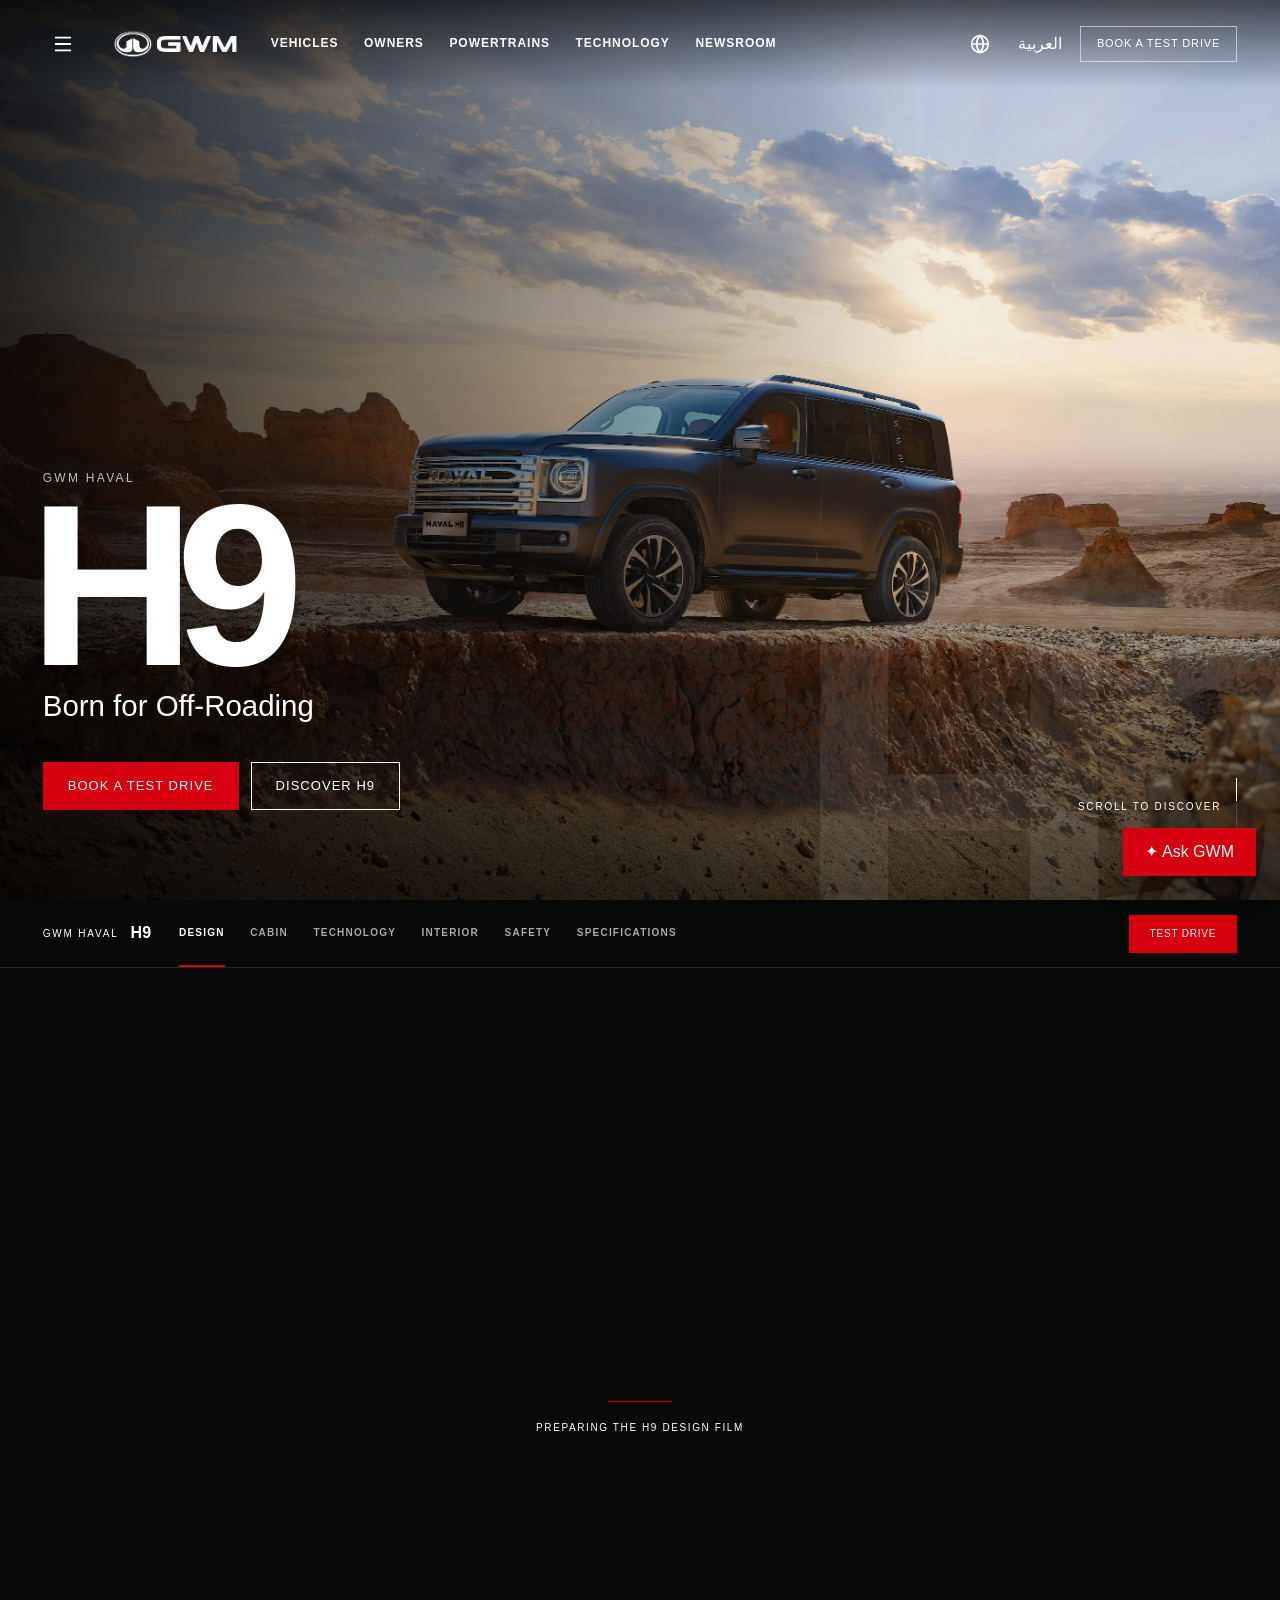
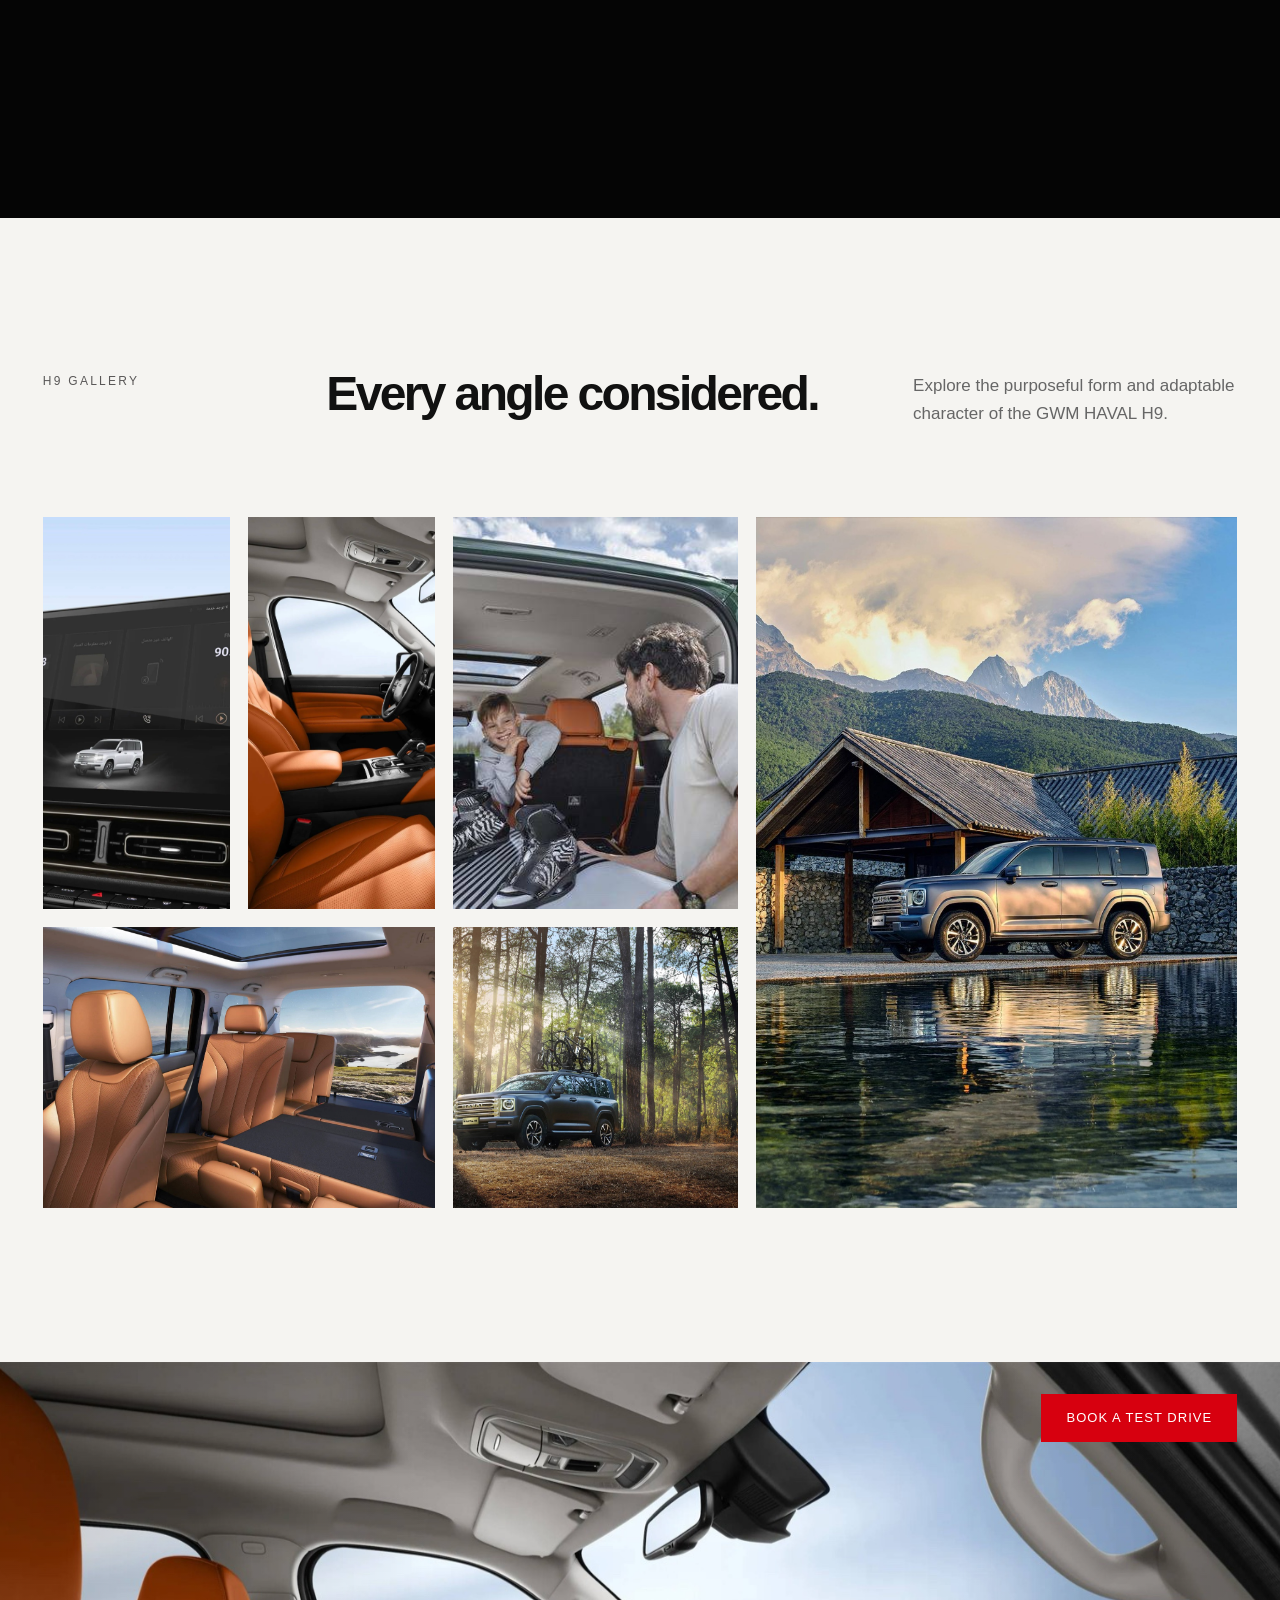
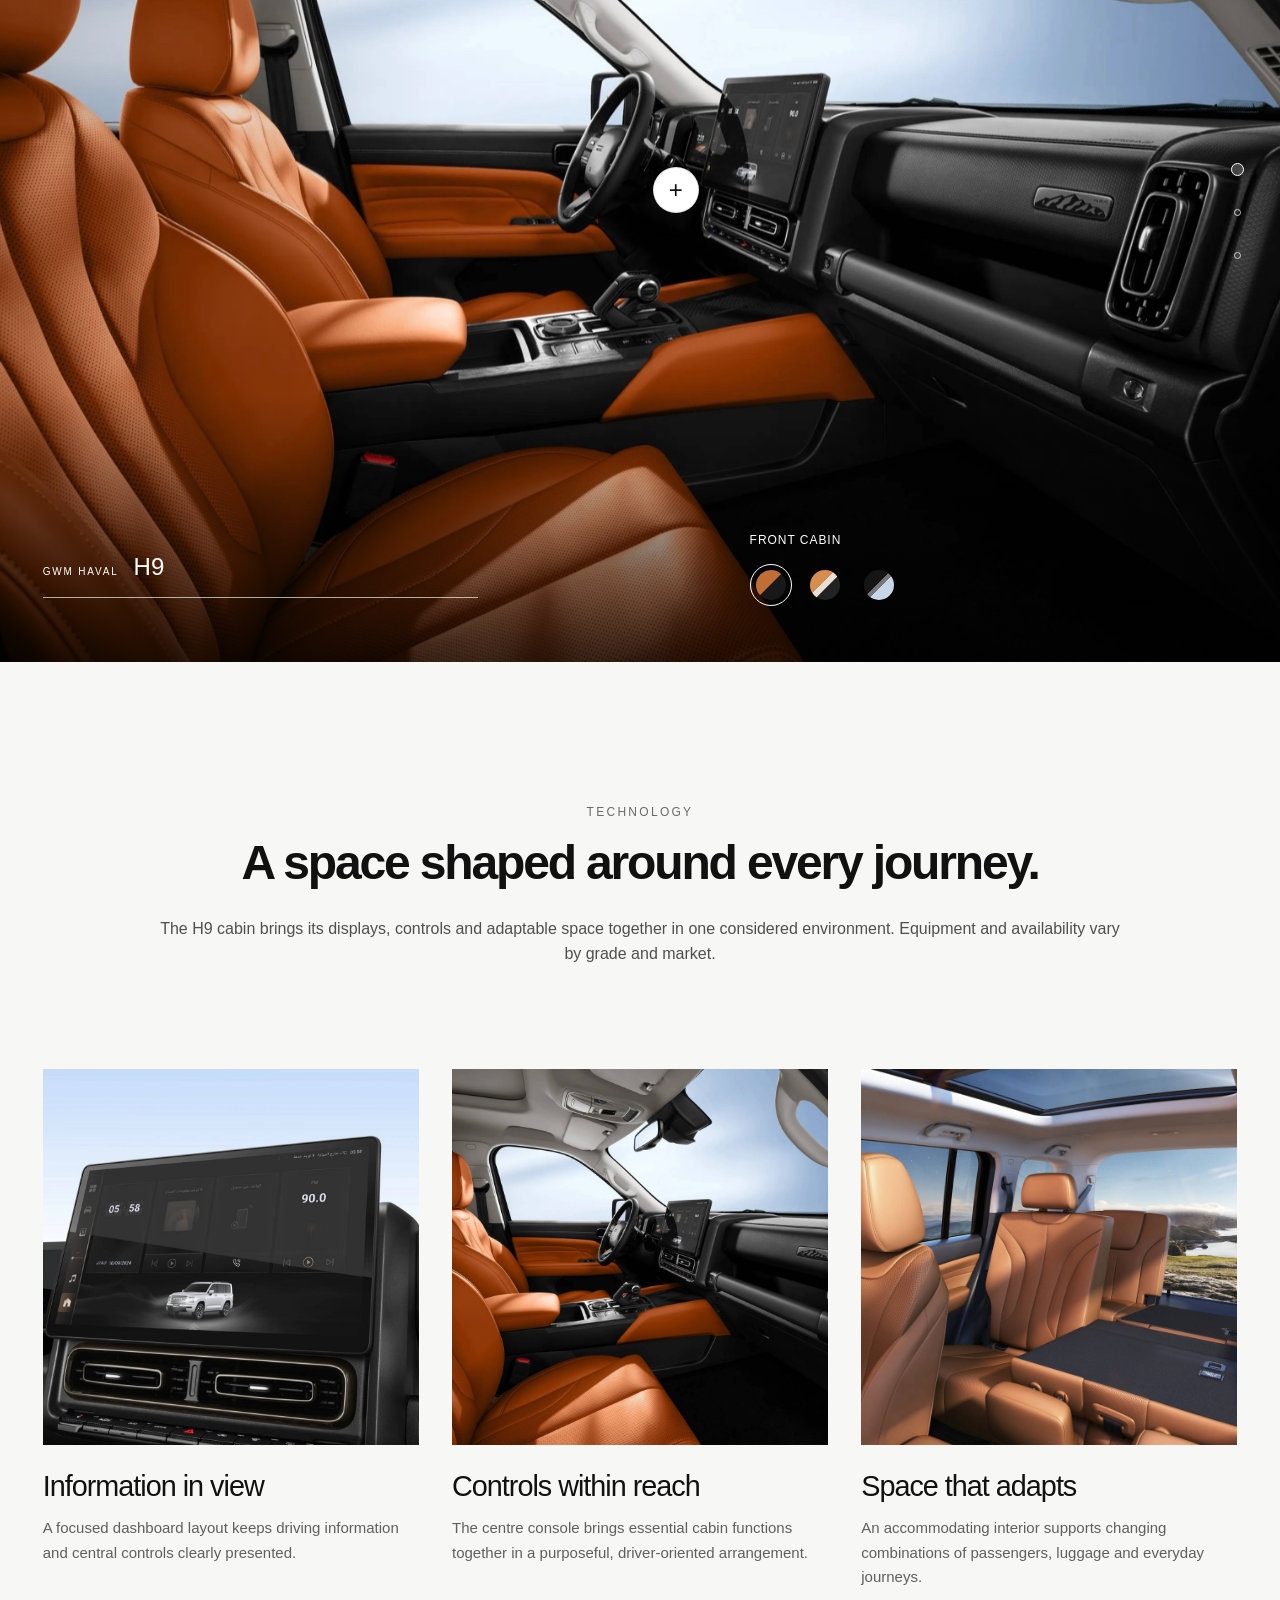
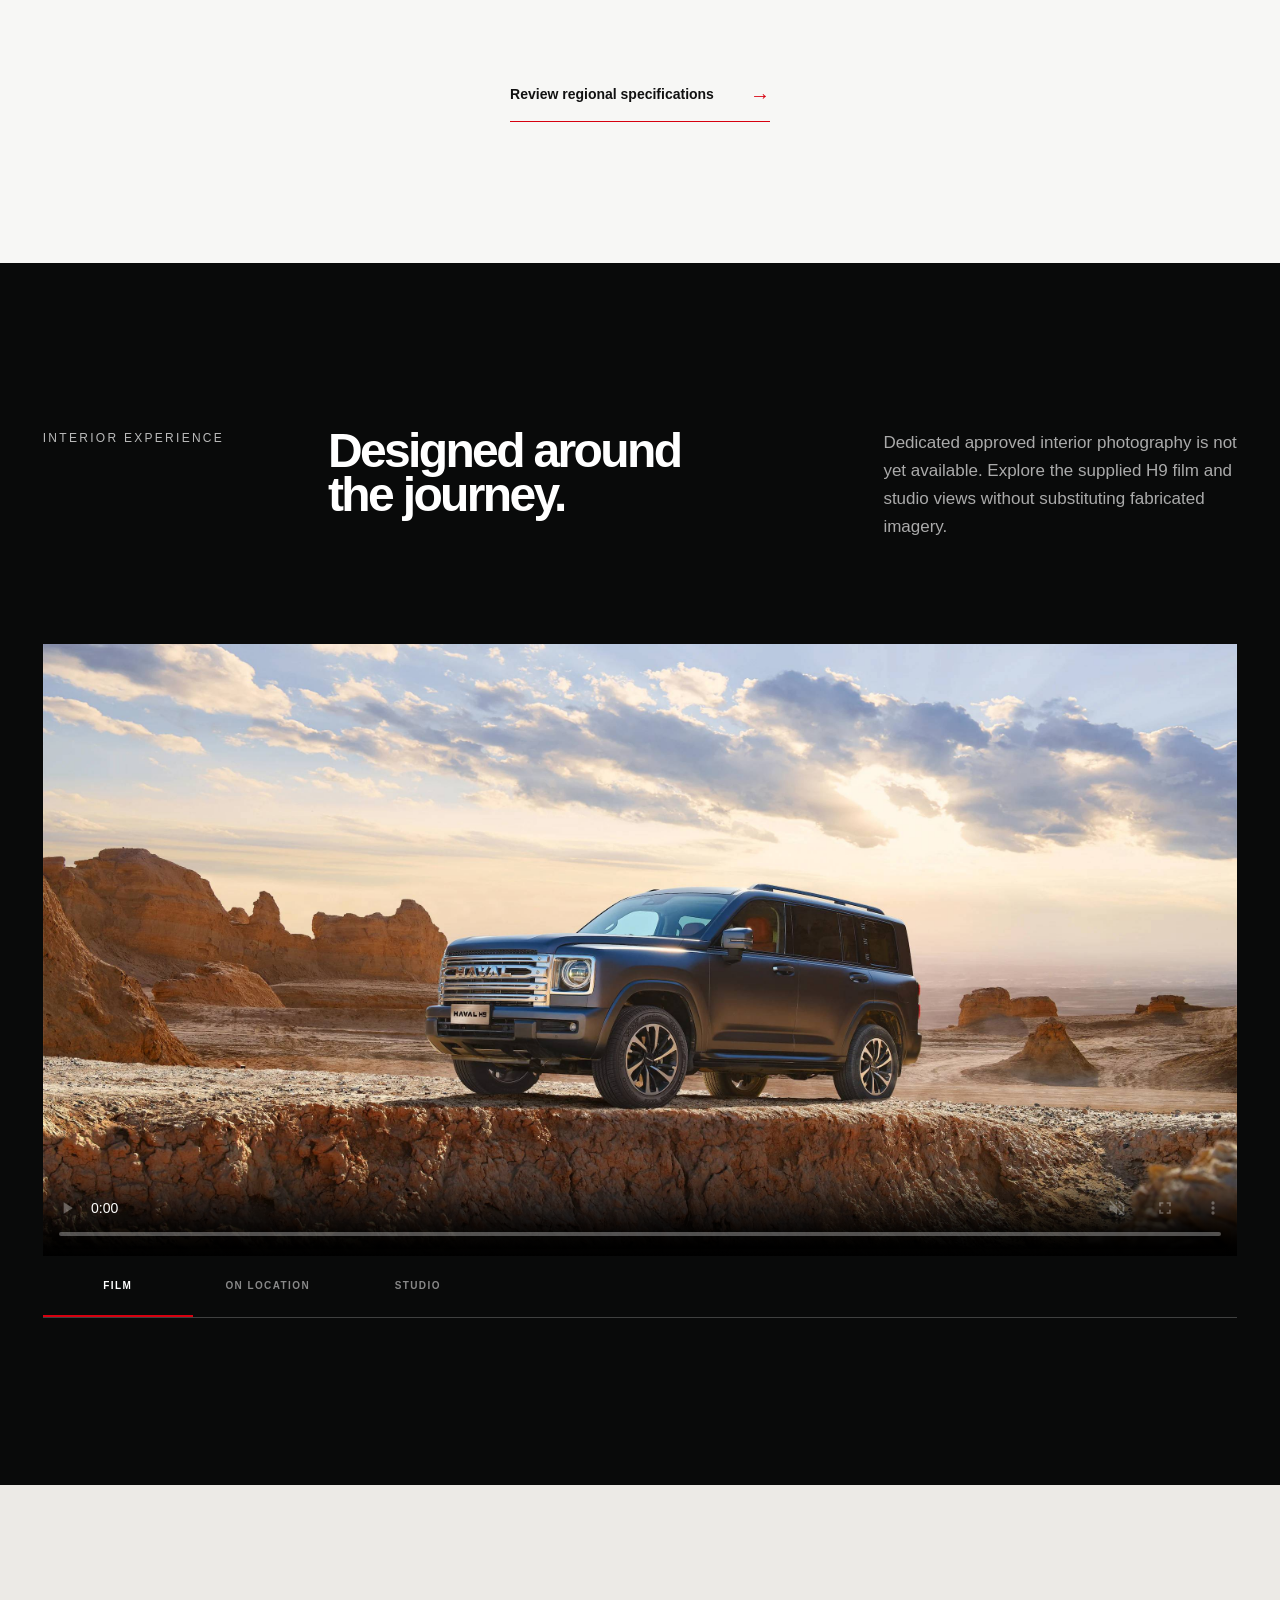
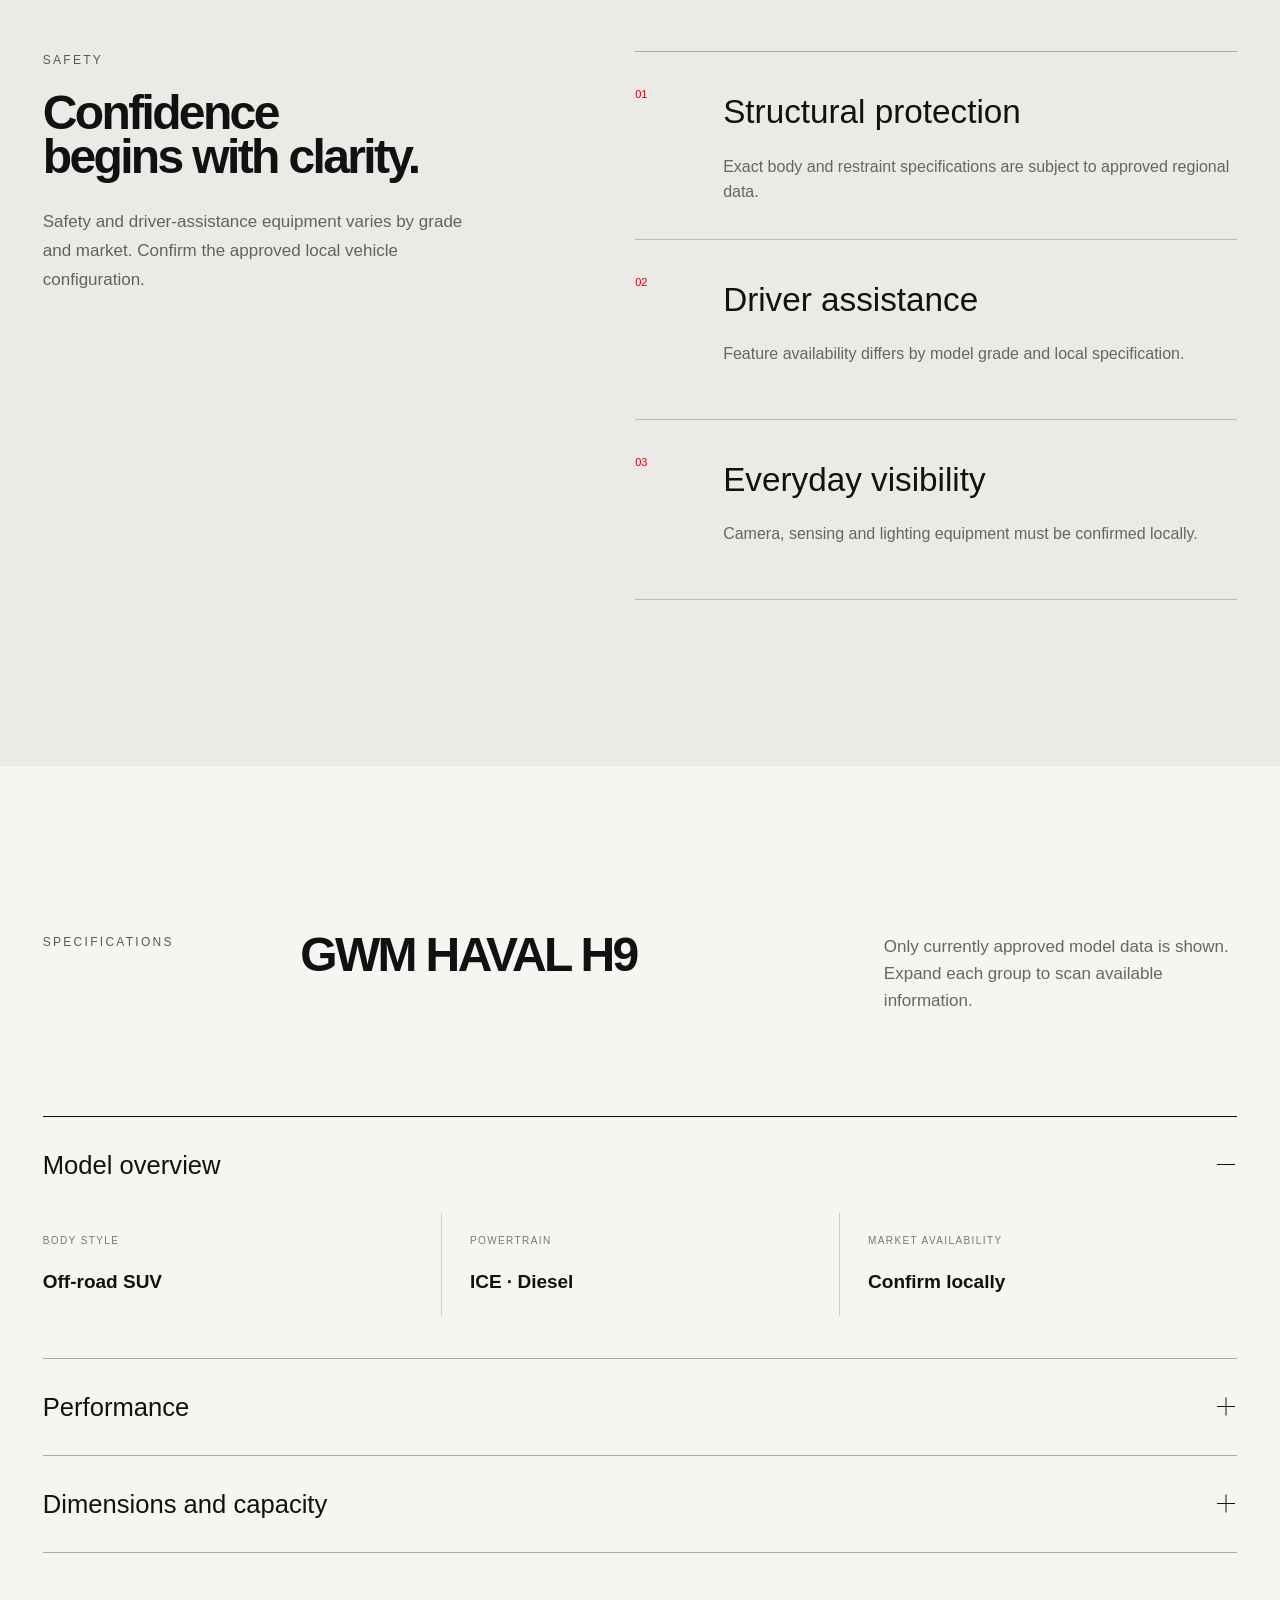
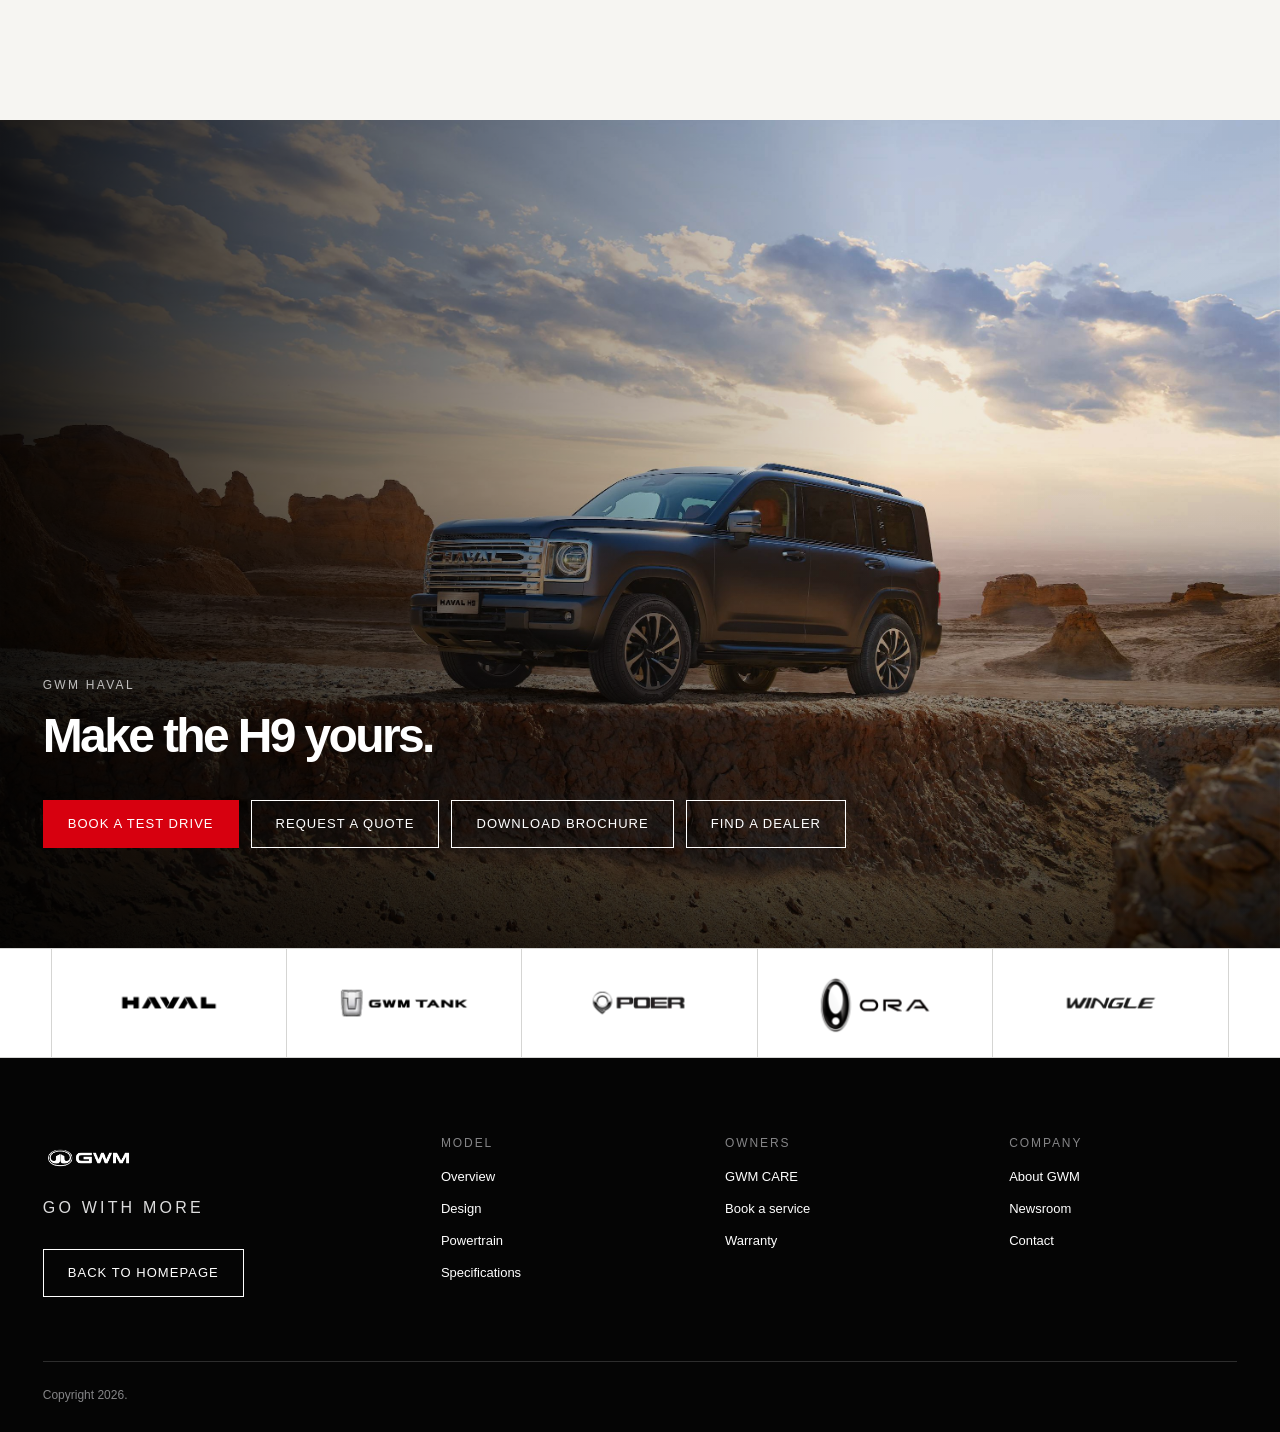
==== commit ea4c5b21: "Localize Saudi vehicle journeys and refine homepage intro" ====
--- a/product.html
+++ b/product.html
@@ -6,8 +6,9 @@
   <meta name="description" content="Explore a GWM vehicle for the Middle East.">
   <title>GWM Model | Middle East</title>
   <link rel="stylesheet" href="css/styles.css?v=56">
-  <link rel="stylesheet" href="css/product.css?v=8">
-  <script src="js/product.js?v=8" defer></script>
+  <link rel="stylesheet" href="css/product.css?v=9">
+  <script src="js/product.js?v=9" defer></script>
+  <script src="js/saudi-inner.js?v=1" defer></script>
 </head>
 <body class="product-page">
   <a class="skip-link" href="#main-content">Skip to content</a>
--- a/css/styles.css
+++ b/css/styles.css
@@ -1,3 +1,7 @@
+@font-face{font-family:Cairo;font-style:normal;font-weight:400;font-display:swap;src:url("../assets/fonts/cairo-400.ttf") format("truetype")}
+@font-face{font-family:Cairo;font-style:normal;font-weight:500;font-display:swap;src:url("../assets/fonts/cairo-500.ttf") format("truetype")}
+@font-face{font-family:Cairo;font-style:normal;font-weight:600;font-display:swap;src:url("../assets/fonts/cairo-600.ttf") format("truetype")}
+@font-face{font-family:Cairo;font-style:normal;font-weight:700;font-display:swap;src:url("../assets/fonts/cairo-700.ttf") format("truetype")}
 :root{--red:#d7000f;--red-dark:#b7000d;--black:#050505;--ink:#151515;--grey-700:#595757;--grey-500:#858587;--grey-300:#dcdcdd;--grey-100:#f3f3f3;--white:#fff;--border:rgba(0,0,0,.16);--container:1680px;--gutter:clamp(20px,3.34vw,64px);--section-space:clamp(72px,8vw,128px);--header-height:88px;--focus:#0b66ff;--ease:cubic-bezier(.2,0,.2,1);--font:Arial,"Helvetica Neue",sans-serif}
 *,*::before,*::after{box-sizing:border-box}
 html{scroll-behavior:smooth;scroll-padding-top:72px}
@@ -29,7 +33,7 @@
 .site-header.is-scrolled{height:68px;background:rgba(255,255,255,.96);color:var(--ink);border-color:var(--border);backdrop-filter:blur(14px)}
 .site-header__inner{display:flex;height:100%;align-items:center;gap:24px;padding-inline:var(--gutter)}.site-logo{display:block;width:140px}.site-logo img{width:auto;height:60px;object-fit:contain}.site-logo__dark{display:none}.site-header.is-scrolled .site-logo__light{display:none}.site-header.is-scrolled .site-logo__dark{display:block}.desktop-nav{display:flex;flex:1;gap:clamp(18px,2vw,36px);align-items:center}.desktop-nav a{border-bottom:2px solid transparent;padding:10px 0;font-size:12px;font-weight:600;letter-spacing:.08em;text-transform:uppercase}.desktop-nav a:hover{border-color:var(--red)}.site-header__actions{display:flex;align-items:center;gap:10px}.language-button{height:36px;border:0;background:transparent;color:inherit;padding:0 8px;cursor:pointer}.market-button{display:grid;width:40px;height:40px;place-items:center;border:0;background:transparent;color:inherit;padding:0;cursor:pointer}.market-button img,.header-search img{filter:brightness(0) invert(1)}.site-header.is-scrolled .market-button img,.site-header.is-scrolled .header-search img,.site-header.is-scrolled>.icon-button img,.site-header.is-scrolled .site-header__inner>.icon-button img{filter:none}.button--header{min-height:36px;border-color:var(--white);background:transparent;padding-inline:16px;font-size:11px}.site-header.is-scrolled .button--header{border-color:var(--red);background:var(--red)}
 .site-menu{position:fixed;inset:0;z-index:120;visibility:hidden;opacity:0;transition:opacity .25s var(--ease),visibility .25s}.site-menu.is-open{visibility:visible;opacity:1}.site-menu__backdrop{position:absolute;inset:0;background:rgba(0,0,0,.48)}.site-menu__panel{position:relative;background:var(--white);color:var(--ink);border-bottom:4px solid var(--red);padding:0 var(--gutter) 64px;transform:translateY(-24px);transition:transform .35s var(--ease)}.site-menu.is-open .site-menu__panel{transform:none}.site-menu__top{display:flex;height:var(--header-height);align-items:center;justify-content:flex-start;gap:24px;border-bottom:1px solid var(--border)}.site-menu__top>img{width:auto;height:60px;object-fit:contain}.site-menu__grid{display:grid;grid-template-columns:repeat(3,1fr);gap:64px;margin-top:38px}.site-menu__grid section{display:grid;align-content:start;gap:13px}.site-menu__grid a{font-size:20px;font-weight:300}.site-menu__grid a:hover{color:var(--red)}.menu-heading{margin-bottom:8px;color:var(--grey-500);font-size:11px;letter-spacing:.18em;text-transform:uppercase}
-.hero{position:relative;height:max(780px,100svh);min-height:640px;background:var(--black);color:var(--white)}.hero__slides{position:relative;height:100%;overflow:hidden}.hero-slide{position:absolute;inset:0;height:100%;overflow:hidden;visibility:hidden;opacity:0;pointer-events:none;transition:opacity .9s var(--ease),visibility 0s linear .9s}.hero-slide.is-active{z-index:1;visibility:visible;opacity:1;pointer-events:auto;transition:opacity .9s var(--ease),visibility 0s}.hero-slide>img,.hero-slide>video{width:100%;height:100%;object-fit:cover;transform:scale(1.025);transition:transform 6.5s linear}.hero-slide.is-active>img,.hero-slide.is-active>video{transform:scale(1)}.hero-slide__scrim{position:absolute;inset:0;background:linear-gradient(90deg,rgba(0,0,0,.66) 0%,rgba(0,0,0,.18) 55%,rgba(0,0,0,.12)),linear-gradient(0deg,rgba(0,0,0,.75),transparent 45%)}.hero-slide__content{position:absolute;z-index:2;top:clamp(150px,20vh,220px);left:var(--gutter);display:grid;max-width:660px;gap:24px;opacity:0;transform:translateY(16px);transition:opacity .55s var(--ease) .28s,transform .55s var(--ease) .28s}.hero-slide.is-active .hero-slide__content{opacity:1;transform:none}.hero-slide__copy{max-width:590px;color:rgba(255,255,255,.88);font-size:clamp(18px,1.7vw,27px);font-weight:300;line-height:1.45}.hero-slide__identity{position:absolute;z-index:2;bottom:var(--gutter);left:var(--gutter);display:grid;gap:10px;text-transform:uppercase;opacity:0;transform:translateY(10px);transition:opacity .5s var(--ease) .38s,transform .5s var(--ease) .38s}.hero-slide.is-active .hero-slide__identity{opacity:1;transform:none}.hero-slide__identity span{font-size:12px;letter-spacing:.28em}.hero-slide__identity strong{font-size:clamp(22px,2vw,36px);font-weight:300;letter-spacing:.18em}.hero__controls{position:absolute;z-index:3;right:var(--gutter);top:50%;display:grid;gap:10px;transform:translateY(-50%)}.hero__controls button{width:3px;height:24px;border:0;background:rgba(255,255,255,.5);padding:0;cursor:pointer;transition:height .35s var(--ease),background .35s var(--ease)}.hero__controls button.is-active{height:50px;background:var(--red)}
+.hero{position:relative;height:max(780px,100svh);min-height:640px;background:var(--black);color:var(--white)}.hero__slides{position:relative;height:100%;overflow:hidden}.hero-slide{position:absolute;inset:0;height:100%;overflow:hidden;visibility:hidden;opacity:0;pointer-events:none;transition:opacity .9s var(--ease),visibility 0s linear .9s}.hero-slide.is-active{z-index:1;visibility:visible;opacity:1;pointer-events:auto;transition:opacity .9s var(--ease),visibility 0s}.hero-slide>img,.hero-slide>video{width:100%;height:100%;object-fit:cover;transform:scale(1.025);transition:transform 6.5s linear}.hero-slide.is-active>img,.hero-slide.is-active>video{transform:scale(1)}.hero-slide__scrim{position:absolute;inset:0;background:linear-gradient(90deg,rgba(0,0,0,.66) 0%,rgba(0,0,0,.18) 55%,rgba(0,0,0,.12)),linear-gradient(0deg,rgba(0,0,0,.75),transparent 45%)}.hero-slide__content{position:absolute;z-index:2;top:clamp(150px,20vh,220px);left:var(--gutter);display:grid;max-width:660px;gap:24px;opacity:0;transform:translateY(16px);transition:opacity .55s var(--ease) .28s,transform .55s var(--ease) .28s}.market-saudi .hero-slide__content[dir="rtl"]{right:var(--gutter);left:auto;text-align:right}.market-saudi .hero-slide__content[dir="rtl"] .button-group{justify-content:flex-start}.hero-slide.is-active .hero-slide__content{opacity:1;transform:none}.hero-slide__copy{max-width:590px;color:rgba(255,255,255,.88);font-size:clamp(18px,1.7vw,27px);font-weight:300;line-height:1.45}.hero-slide__identity{position:absolute;z-index:2;bottom:var(--gutter);left:var(--gutter);display:grid;gap:10px;text-transform:uppercase;opacity:0;transform:translateY(10px);transition:opacity .5s var(--ease) .38s,transform .5s var(--ease) .38s}.hero-slide.is-active .hero-slide__identity{opacity:1;transform:none}.hero-slide__identity span{font-size:12px;letter-spacing:.28em}.hero-slide__identity strong{font-size:clamp(22px,2vw,36px);font-weight:300;letter-spacing:.18em}.hero__controls{position:absolute;z-index:3;right:var(--gutter);top:50%;display:grid;gap:10px;transform:translateY(-50%)}.hero__controls button{width:3px;height:24px;border:0;background:rgba(255,255,255,.5);padding:0;cursor:pointer;transition:height .35s var(--ease),background .35s var(--ease)}.hero__controls button.is-active{height:50px;background:var(--red)}
 .vehicle-showcase{position:relative;height:clamp(620px,82vh,950px);overflow:hidden;color:var(--white)}.vehicle-showcase>img{width:100%;height:100%;object-fit:cover}.vehicle-showcase__scrim{position:absolute;inset:0;background:linear-gradient(0deg,rgba(0,0,0,.76),transparent 55%)}.vehicle-showcase__content{position:absolute;left:var(--gutter);bottom:var(--gutter);z-index:2;display:grid;gap:18px}.vehicle-showcase h2{font-size:clamp(38px,4vw,64px);letter-spacing:.06em;text-transform:uppercase}.vehicle-showcase--jolion>img{object-position:center 62%}
 .tank-feature__grid{display:grid;grid-template-columns:.8fr 1.2fr;gap:clamp(44px,7vw,120px);align-items:center}.tank-feature__content{display:grid;gap:22px}.brand-wordmark{font-size:15px;font-weight:700;letter-spacing:.32em}.tank-feature h2{font-size:clamp(90px,10vw,150px);line-height:.8}.tank-feature__tagline{color:var(--grey-300);font-size:18px;font-weight:300;letter-spacing:.22em;text-transform:uppercase}.media-frame img{width:100%;aspect-ratio:4/3;object-fit:cover}.media-frame figcaption{margin-top:12px;color:var(--grey-500);font-size:12px}
 .showcase-stack{position:relative;background:#071018}.showcase-stack__panel{position:sticky;top:0;isolation:isolate;min-height:100vh;min-height:100svh;overflow:hidden;color:var(--white);box-shadow:0 -22px 60px rgba(0,0,0,.22)}.showcase-stack__panel:nth-child(1){z-index:1}.showcase-stack__panel:nth-child(2){z-index:2}.showcase-stack__panel:nth-child(3){z-index:3}.showcase-stack__panel>img{position:absolute;inset:0;width:100%;height:100%;object-fit:cover;object-position:center}.showcase-stack__scrim{position:absolute;z-index:1;inset:0;background:linear-gradient(90deg,rgba(4,12,18,.82) 0,rgba(4,12,18,.42) 32%,transparent 66%),linear-gradient(0deg,rgba(0,0,0,.42),transparent 45%)}.showcase-stack__content{position:absolute;z-index:2;top:clamp(132px,18vh,190px);left:var(--gutter);display:grid;gap:18px;width:min(580px,calc(100% - (2 * var(--gutter))))}.showcase-stack__content h2{max-width:12ch;font-size:clamp(40px,4vw,64px);line-height:1.02;letter-spacing:-.02em}.showcase-stack__content>p:not(.eyebrow){max-width:54ch;color:rgba(255,255,255,.84);font-size:18px;line-height:1.6}.showcase-stack__panel::after{content:"";position:absolute;z-index:3;left:var(--gutter);right:var(--gutter);bottom:18px;height:1px;background:rgba(255,255,255,.28)}
@@ -312,3 +316,54 @@
 .brand-ribbon a:hover img{opacity:.72;transform:scale(1.025)}
 @media(max-width:900px){.brand-ribbon{overflow-x:auto;overscroll-behavior-inline:contain;scrollbar-width:none}.brand-ribbon::-webkit-scrollbar{display:none}.brand-ribbon__track{width:max-content;grid-template-columns:repeat(5,190px);padding-inline:0}.brand-ribbon a{min-height:90px}.brand-ribbon img{width:160px;height:70px}}
 @media(max-width:480px){.brand-ribbon__track{grid-template-columns:repeat(5,158px)}.brand-ribbon a{min-height:82px}.brand-ribbon img{width:136px;height:64px}}
+
+/* Saudi hero: Arabic copy sits over an accurate TANK 700 studio visual. */
+.market-saudi .hero-slide__scrim{background:linear-gradient(270deg,rgba(0,0,0,.76) 0%,rgba(0,0,0,.24) 56%,rgba(0,0,0,.08)),linear-gradient(0deg,rgba(0,0,0,.64),transparent 45%)}
+.market-saudi .hero-slide--tank-700>:is(img,video){object-position:25% center}
+@media(max-width:820px){.market-saudi .hero-slide--tank-700>:is(img,video){object-position:42% center}}
+.market-saudi :is([lang="ar"],[dir="rtl"],:lang(ar)){font-family:Cairo,Arial,sans-serif}
+.market-saudi{direction:rtl;text-align:right;font-family:Cairo,Arial,sans-serif}
+.market-saudi .intro-brand-logo{right:var(--gutter);left:auto;transform-origin:right center}
+.market-saudi.intro-active.intro-identity-visible .intro-brand-logo{right:var(--gutter);left:auto;transition:right .62s var(--ease),opacity .6s var(--ease),transform .7s var(--ease),visibility 0s}
+.market-saudi.intro-active.intro-identity-visible.intro-header-visible .intro-brand-logo{right:calc(var(--gutter) + 64px);left:auto;transition:right .62s var(--ease),opacity .16s var(--ease) .5s,visibility 0s linear .66s}
+.market-saudi :is(h1,h2,h3,p,span,a,button,label,input,select){letter-spacing:normal}
+.market-saudi .eyebrow{letter-spacing:.12em}
+.market-saudi .desktop-nav,.market-saudi .site-header__actions,.market-saudi .button-group{direction:rtl}
+.market-saudi .hero-slide__content{right:var(--gutter);left:auto;text-align:right}
+.market-saudi .hero-slide__identity{right:var(--gutter);left:auto;text-align:right}
+.market-saudi .hero__controls{right:auto;left:var(--gutter)}
+.market-saudi .market-selector__panel{right:auto;left:0;transform:translateX(-100%);text-align:right}
+.market-saudi .market-selector__grid :is(a,button),.market-saudi .market-list :is(a,button){text-align:right}
+.market-saudi .site-menu__grid,.market-saudi .site-menu__top{text-align:right}
+.market-saudi .vehicle-card>div,.market-saudi .powertrain-panel__content,.market-saudi .technology__tabs button{text-align:right}
+.vehicle-card{position:relative}.market-saudi .vehicle-card[data-vehicle-brand="KSA"]{margin-top:44px;overflow:visible}.vehicle-card .vehicle-card__badge{position:absolute;z-index:2;top:-38px;right:0;background:var(--red);color:var(--white);padding:8px 12px;font-size:11px;font-weight:600;line-height:1.45}.vehicle-card>img{background:#fff}
+.market-saudi .powertrain-tabs{grid-template-columns:repeat(4,minmax(0,1fr))}
+.market-saudi .vehicle-card a::after,.market-saudi .care__content .text-link::after,.market-saudi .powertrain-panel__cta img,.market-saudi .powertrain-panel__compare img,.market-saudi .pillar-grid a svg,.market-saudi .market-list img,.market-saudi .market-selector__grid img{transform:scaleX(-1)}
+.market-saudi .market-list :is(a,button):hover>img,.market-saudi .market-list :is(a,button):focus-visible>img,.market-saudi .market-selector__grid :is(a,button):hover>img,.market-saudi .market-selector__grid :is(a,button):focus-visible>img{filter:invert(14%) sepia(99%) saturate(5834%) hue-rotate(349deg) brightness(83%) contrast(110%);transform:translate(-3px,-3px) scaleX(-1)}
+.market-saudi .vehicle-card a:hover::after,.market-saudi .vehicle-card a:focus-visible::after,.market-saudi .care__content .text-link:hover::after,.market-saudi .care__content .text-link:focus-visible::after{transform:translateX(-4px) scaleX(-1)}
+.market-saudi .powertrain-panel__content li{border-right:0;border-left:1px solid var(--border)}
+.market-saudi .powertrain-panel__content li:first-child{padding-left:18px;padding-right:0}
+.market-saudi .powertrain-panel__content li:last-child{border-left:0}
+.market-saudi .powertrain-panel__compare span{margin-right:28px;margin-left:0}
+.market-saudi .powertrain-stage__arrow--previous{right:-27px;left:auto}
+.market-saudi .powertrain-stage__arrow--next{right:auto;left:-27px}
+.market-saudi .powertrain-stage__arrow img{transform:scaleX(-1)}
+.market-saudi .technology__scrim{background:linear-gradient(270deg,rgba(0,0,0,.78) 0%,rgba(0,0,0,.46) 48%,rgba(0,0,0,.2)),linear-gradient(0deg,rgba(0,0,0,.82) 0%,transparent 55%)}
+.market-saudi .technology__tabs button{border-right:0;border-left:1px solid rgba(255,255,255,.28)}
+.market-saudi .technology__tabs button:last-child{border-left:0}
+.market-saudi .network__summary{border-right:1px solid var(--border);border-left:0;padding-right:clamp(28px,4vw,64px);padding-left:0}
+.market-saudi .network__summary span{padding-right:22px;padding-left:0}
+.market-saudi .network__directory-heading{padding:28px 0 28px clamp(28px,3vw,48px)}
+.market-saudi .market-list{border-right:1px solid var(--border);border-left:0}
+.market-saudi .test-drive-dialog{inset:0 auto 0 0;border-right:1px solid var(--border);border-left:0;transform:translateX(-100%);text-align:right}
+.market-saudi .test-drive-dialog[open]{transform:none}
+.market-saudi .test-drive-dialog input,.market-saudi .test-drive-dialog select,.market-saudi .ask-search input{text-align:right}
+.market-saudi .test-drive-dialog [dir="ltr"]{text-align:left}
+.market-saudi .ask-overlay__panel,.market-saudi .ask-overlay__body,.market-saudi .ask-message{text-align:right}
+.market-saudi .ask-gwm{right:auto;left:24px}
+.market-saudi .toast{right:auto;left:24px;border-right:4px solid var(--red);border-left:0}
+@media(max-width:820px){.market-saudi .hero__controls{right:var(--gutter);left:auto}.market-saudi .powertrain-panel__content li{border-left:1px solid var(--border)}.market-saudi .powertrain-panel__content li:last-child{border-left:0}.market-saudi .technology__tabs button{border-right:4px solid transparent;border-left:0}.market-saudi .technology__tabs button[aria-selected=true]{border-right-color:var(--red);border-left-color:transparent}.market-saudi .network__summary{border-right:0;padding-right:0}.market-saudi .network__directory-heading{padding-inline:0}.market-saudi .network__directory-heading span{text-align:right}}
+@media(max-width:820px){.market-saudi .powertrain-tabs{grid-template-columns:repeat(2,minmax(0,1fr))}}
+@media(max-width:600px){.market-saudi .vehicle-card[data-vehicle-brand="KSA"]{margin-top:40px}.vehicle-card .vehicle-card__badge{top:-36px;right:0}}
+@media(max-width:820px){.market-saudi .intro-brand-logo,.market-saudi.intro-active.intro-identity-visible .intro-brand-logo{right:var(--gutter);left:auto}.market-saudi.intro-active.intro-identity-visible.intro-header-visible .intro-brand-logo{right:calc(var(--gutter) + 52px);left:auto}}
+@media(max-width:600px){.market-saudi .ask-gwm{right:auto;left:16px}.market-saudi .toast{right:auto;left:16px}.market-saudi .powertrain-stage__arrow--previous{right:12px;left:auto}.market-saudi .powertrain-stage__arrow--next{right:auto;left:12px}.market-saudi .powertrain-panel__content li{border-left:0}}
--- a/css/product.css
+++ b/css/product.css
@@ -144,3 +144,29 @@
 @media(max-width:900px){.technology-story__features{grid-template-columns:1fr 1fr}.technology-feature:last-child{grid-column:1/-1}.technology-feature:last-child figure{aspect-ratio:2/1}.technology-feature:last-child p{max-width:620px}}
 @media(max-width:600px){.technology-story{padding-block:84px}.technology-story__intro{justify-items:start;text-align:left}.technology-story__intro h2{font-size:44px}.technology-story__intro>p:last-child{margin-top:22px;font-size:15px}.technology-story__features{grid-template-columns:1fr;gap:48px;margin-top:54px}.technology-feature:last-child{grid-column:auto}.technology-feature figure,.technology-feature:last-child figure{aspect-ratio:4/3}.technology-feature h3{margin-top:20px;font-size:29px}.technology-story__foot{justify-content:flex-start}}
 @media(prefers-reduced-motion:reduce){.technology-feature img,.technology-story__foot a span{transition:none}.technology-feature:hover img{transform:none}}
+
+/* Saudi market: mirror the editorial product experience without changing UAE. */
+.market-saudi.product-page{direction:rtl;font-family:Cairo,Arial,sans-serif;text-align:right}
+.market-saudi .product-hero__shade{background:linear-gradient(270deg,rgba(0,0,0,.84) 0,rgba(0,0,0,.34) 48%,rgba(0,0,0,.05) 72%),linear-gradient(0deg,rgba(0,0,0,.72),transparent 48%)}
+.market-saudi .product-hero__copy h1{margin-right:-.06em;margin-left:0}
+.market-saudi .product-hero__model{right:auto;left:-.04em}
+.market-saudi .product-scroll-cue{right:auto;left:var(--gutter)}
+.market-saudi .design-film__beat{text-align:right}
+.market-saudi .h9-gallery__heading,.market-saudi .technology-story__intro,.market-saudi .technology-feature,.market-saudi .product-interior__heading,.market-saudi .product-safety,.market-saudi .product-specifications{text-align:right}
+.market-saudi .technology-story__intro{justify-items:start}
+.market-saudi .technology-story__foot{justify-content:flex-start}
+.market-saudi .technology-story__foot a span{transform:scaleX(-1)}
+.market-saudi .technology-story__foot a:hover span{transform:translateX(-5px) scaleX(-1)}
+.market-saudi .performance-facts>div{border-right:0;border-left:1px solid var(--product-line);padding:26px 0 10px 24px}
+.market-saudi .performance-facts>div:not(:first-child){padding-right:24px;padding-left:24px}
+.market-saudi .performance-facts>div:last-child{border-left:0}
+.market-saudi .specification-groups dl>div{border-left:0;border-right:1px solid #ccc}
+.market-saudi .specification-groups dl>div:first-child{border-right:0;padding-right:0;padding-left:28px}
+.market-saudi .cabin-explorer__cta{right:auto;left:var(--gutter)}
+.market-saudi .cabin-explorer__identity{right:var(--gutter);left:auto}
+.market-saudi .cabin-explorer__choice{right:auto;left:18%}
+.market-saudi .cabin-explorer__steps{right:auto;left:28px}
+.market-saudi .test-drive-dialog,.market-saudi .ask-overlay__panel,.market-saudi .site-menu__panel,.market-saudi .market-selector__panel{text-align:right}
+.market-saudi .ask-search{direction:rtl}
+@media(max-width:820px){.market-saudi .model-nav{padding-right:var(--gutter);padding-left:0}.market-saudi .performance-facts>div,.market-saudi .performance-facts>div:not(:first-child){border-left:0;padding:20px 0}}
+@media(max-width:700px){.market-saudi .cabin-explorer__cta{right:auto;left:20px}.market-saudi .cabin-explorer__identity{right:20px;left:auto}.market-saudi .cabin-explorer__choice{right:20px;left:auto}.market-saudi .cabin-explorer__steps{right:auto;left:18px}}
